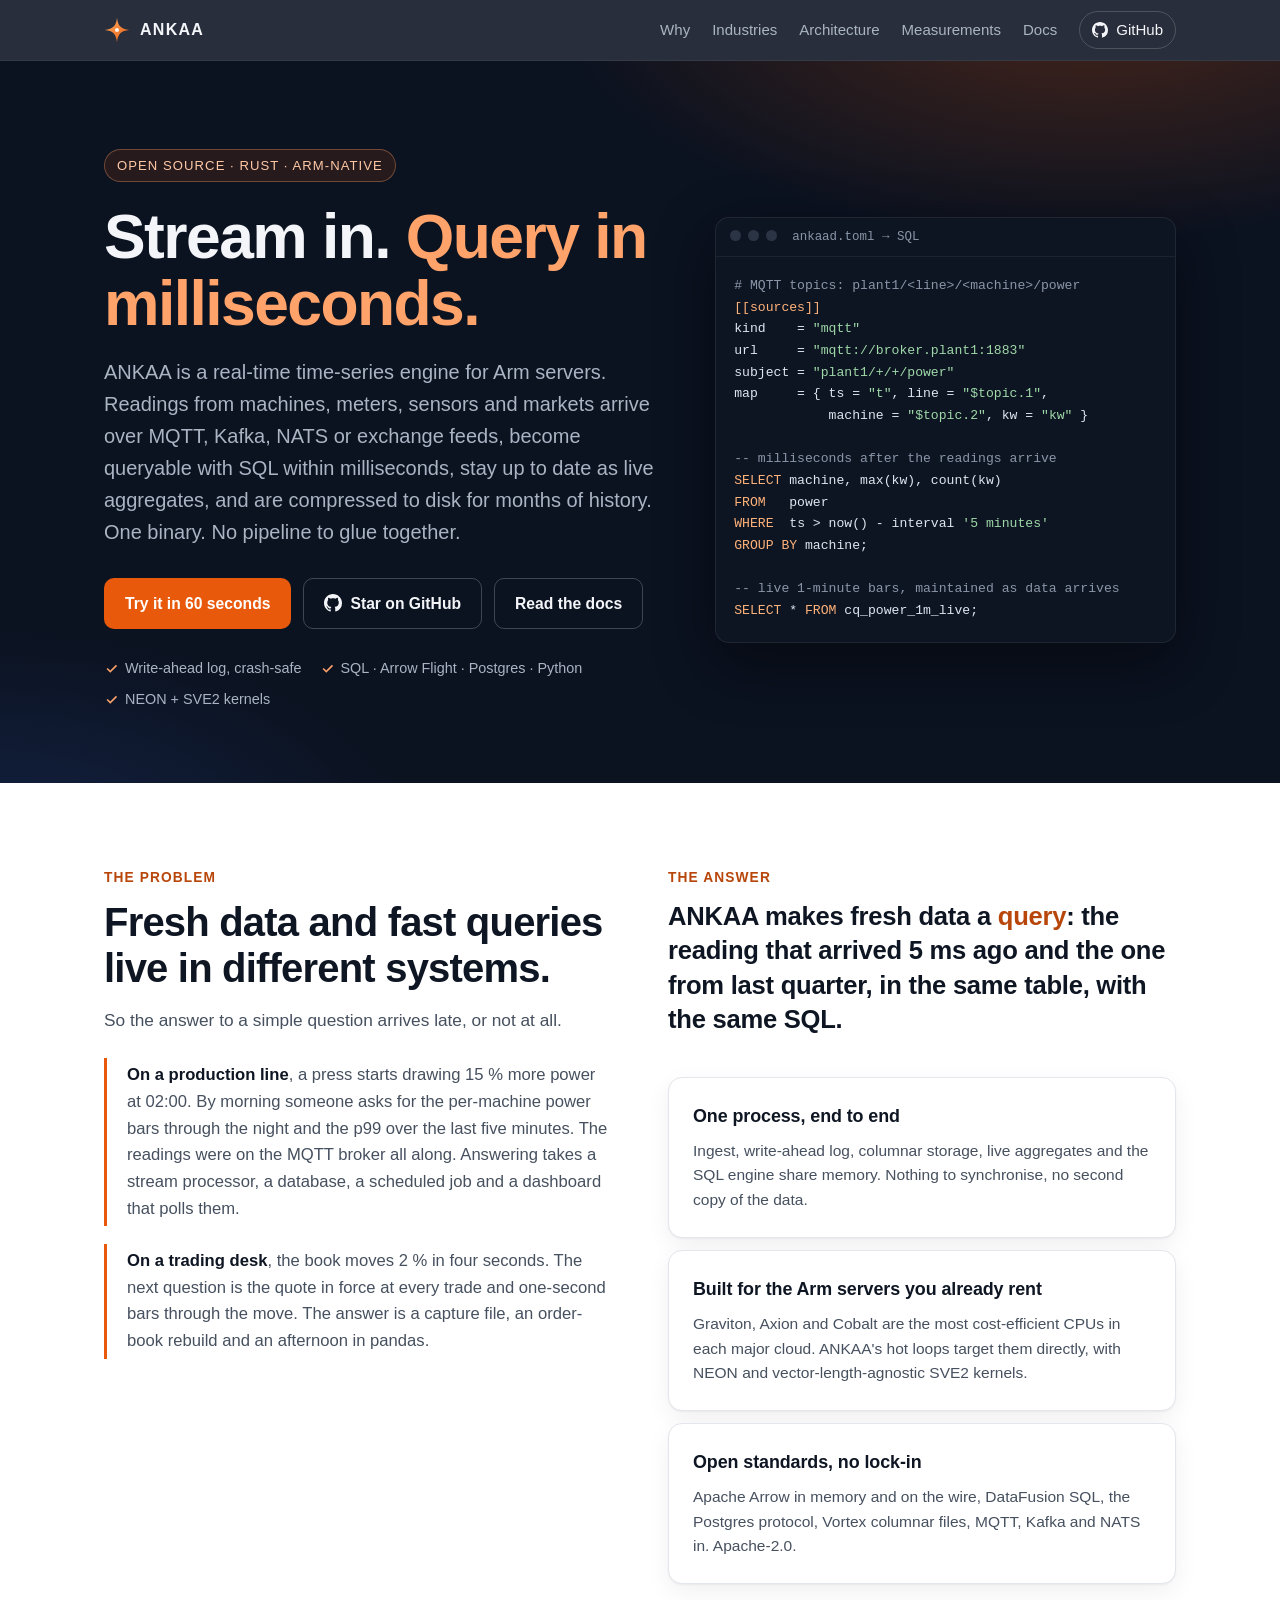
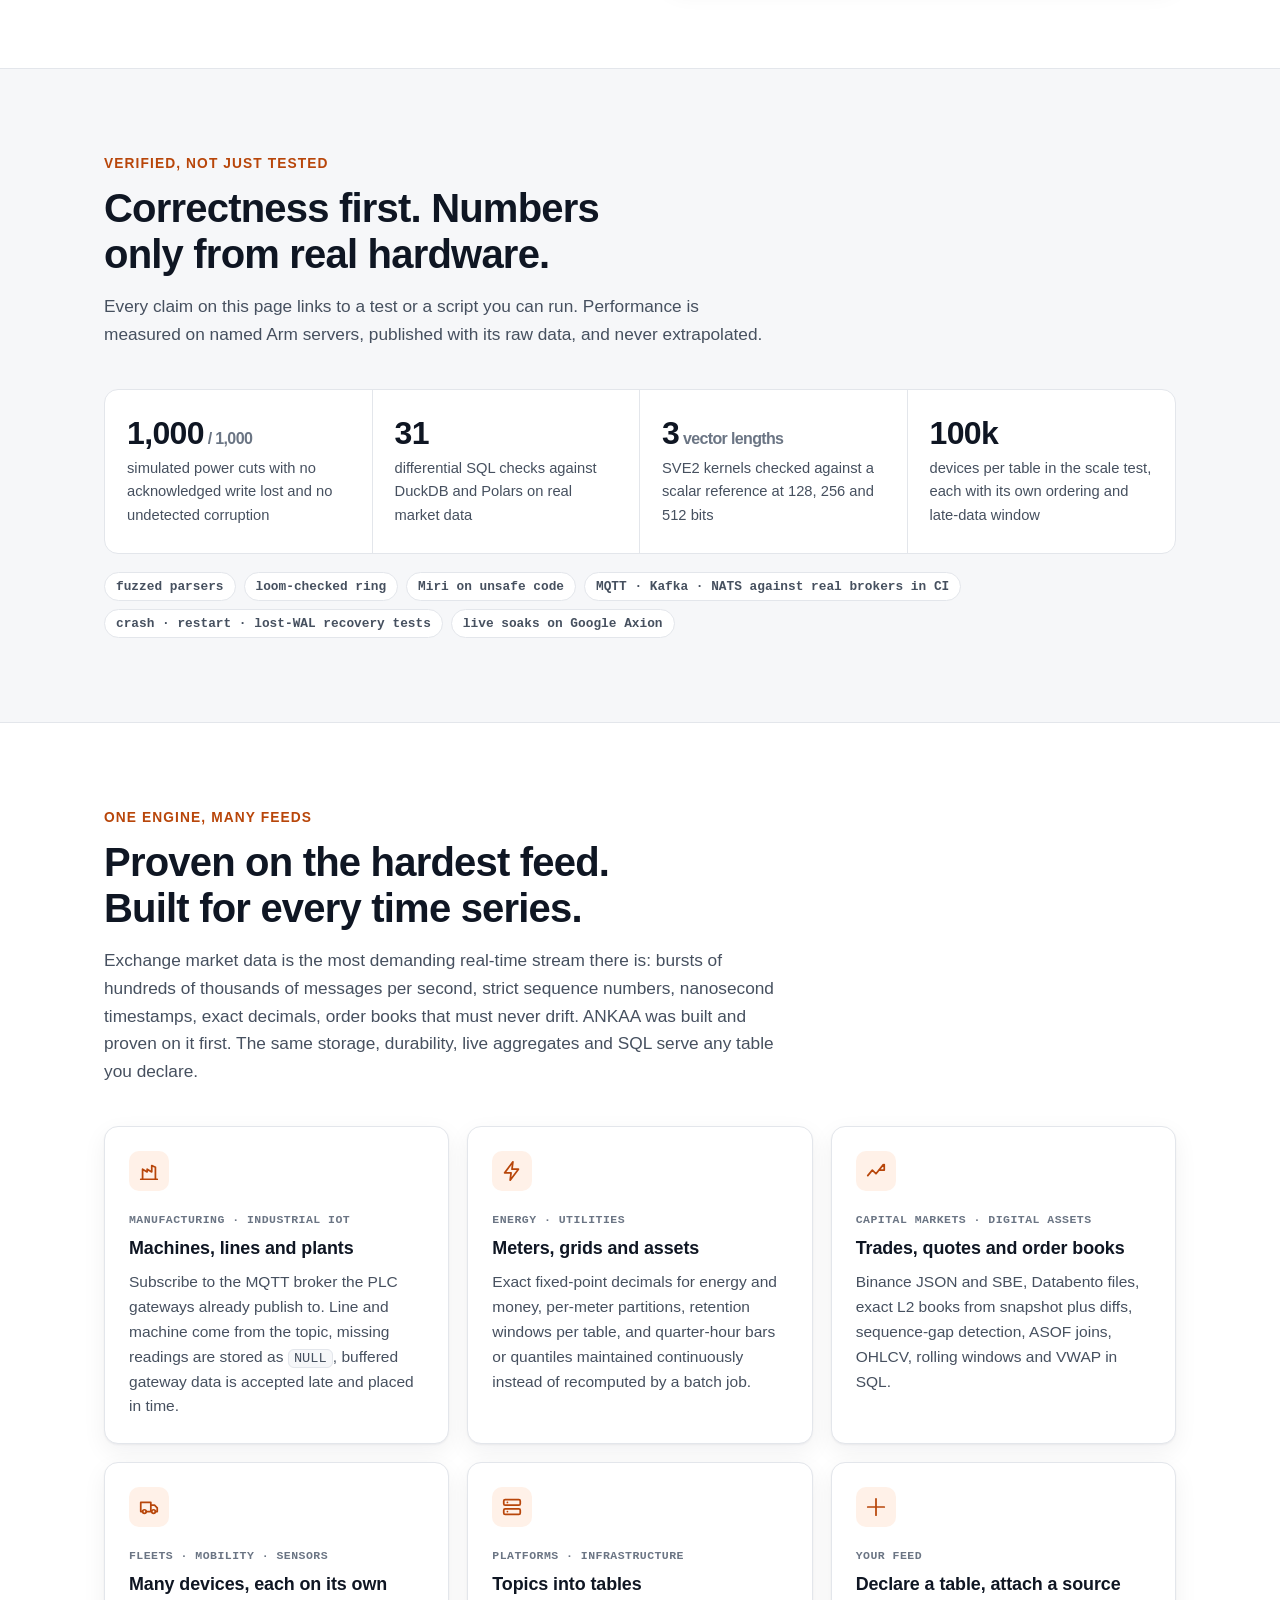
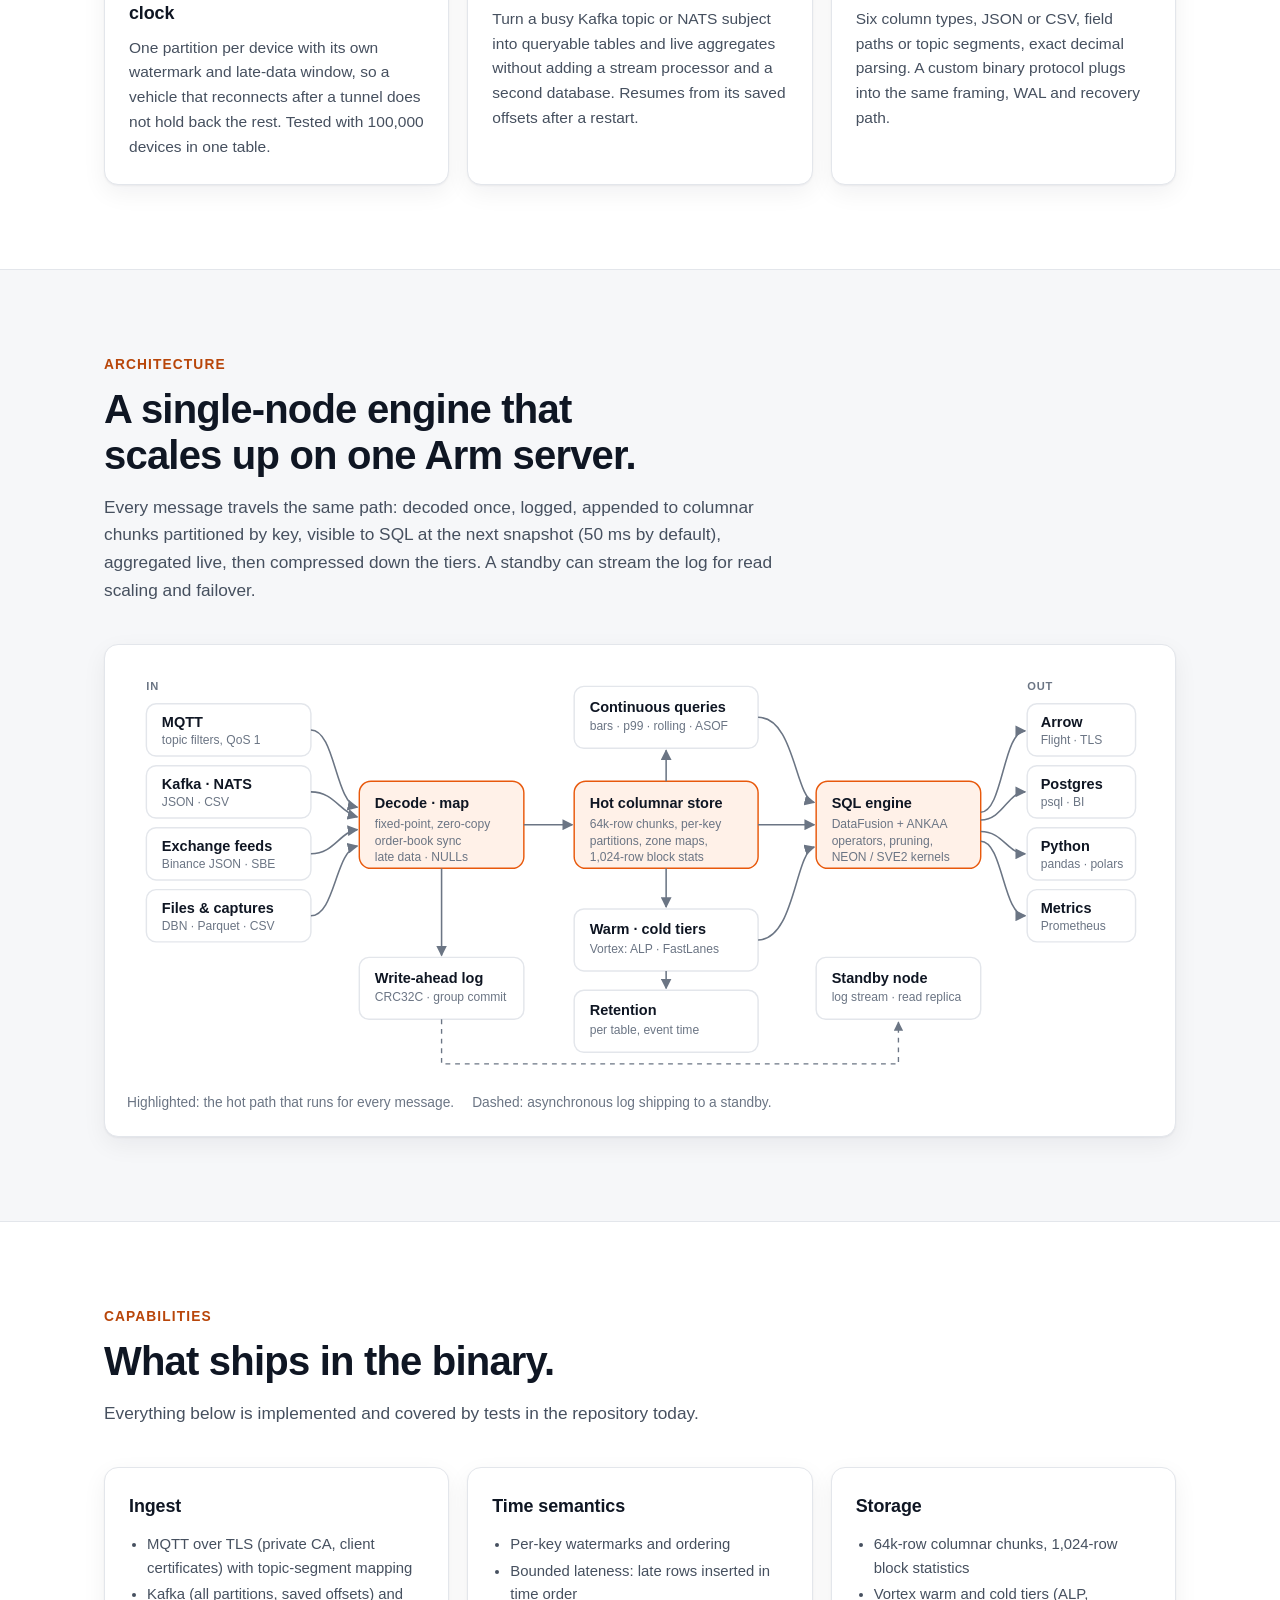
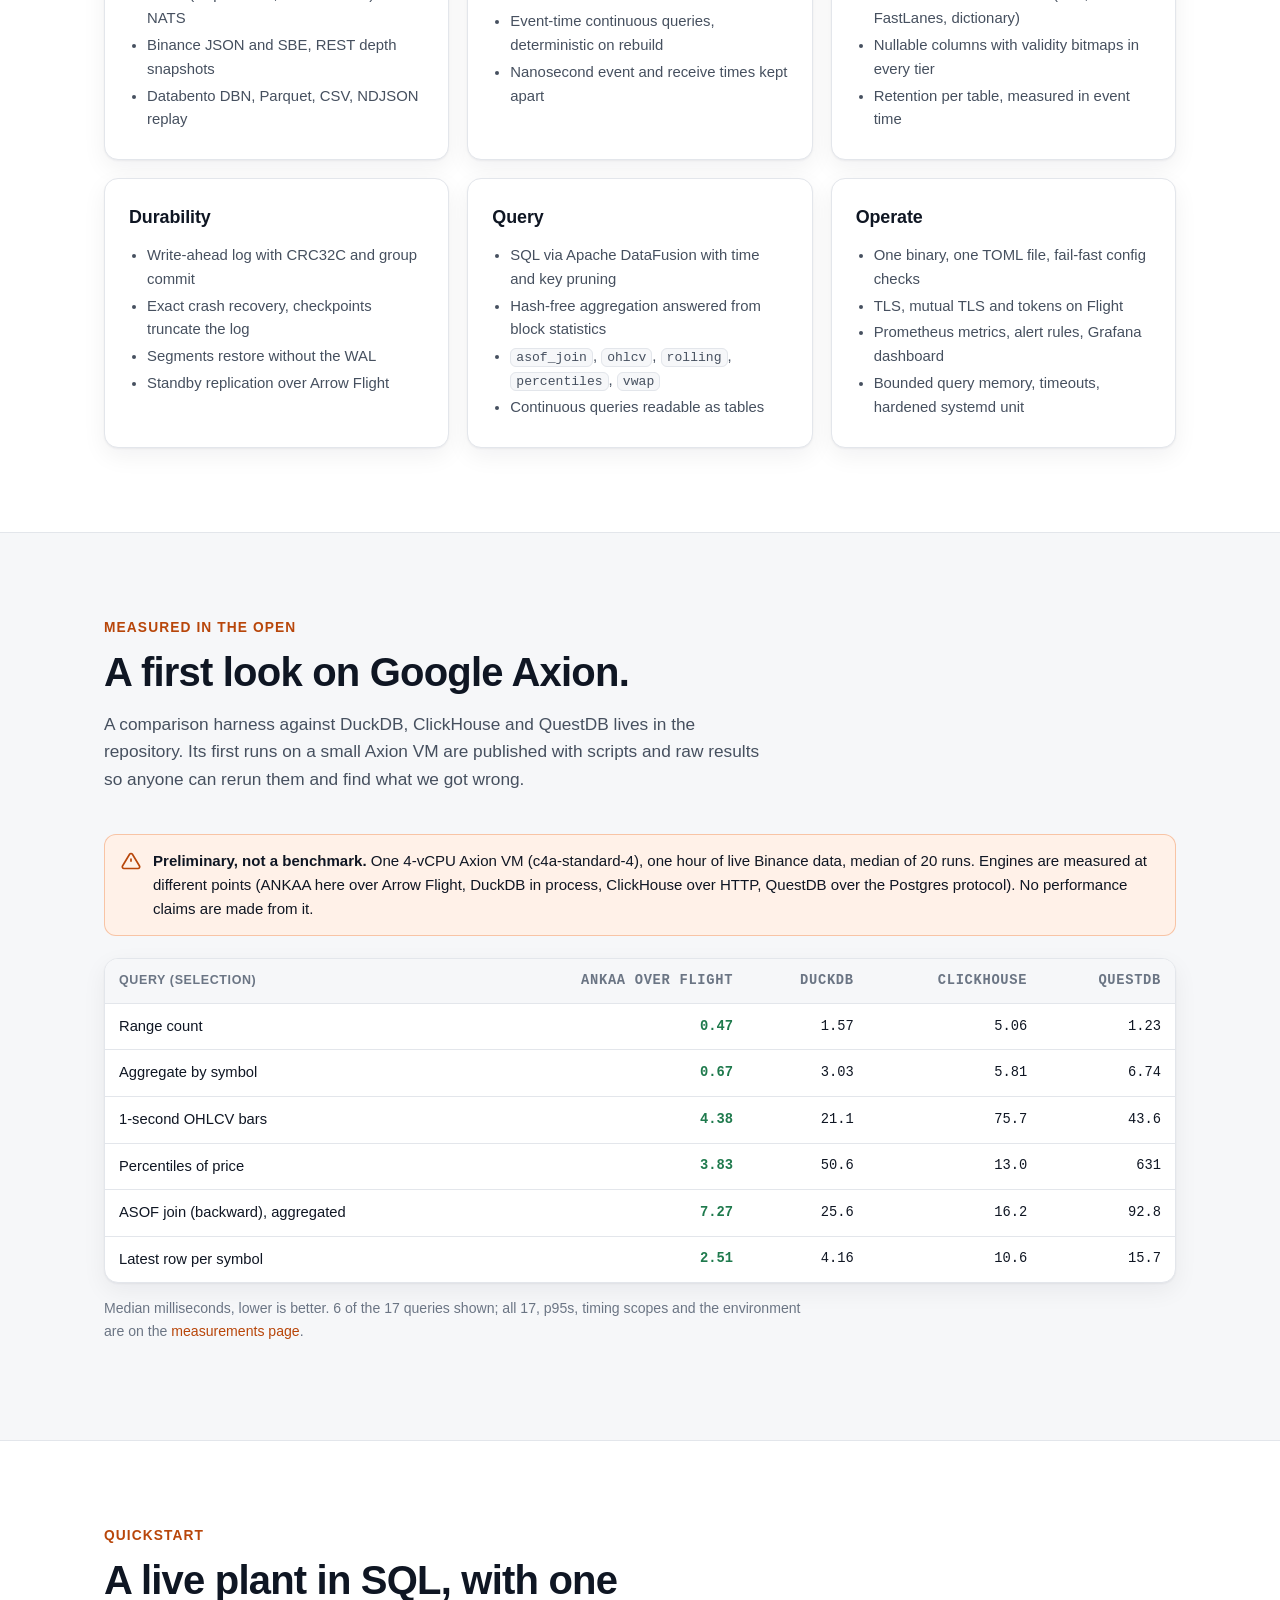
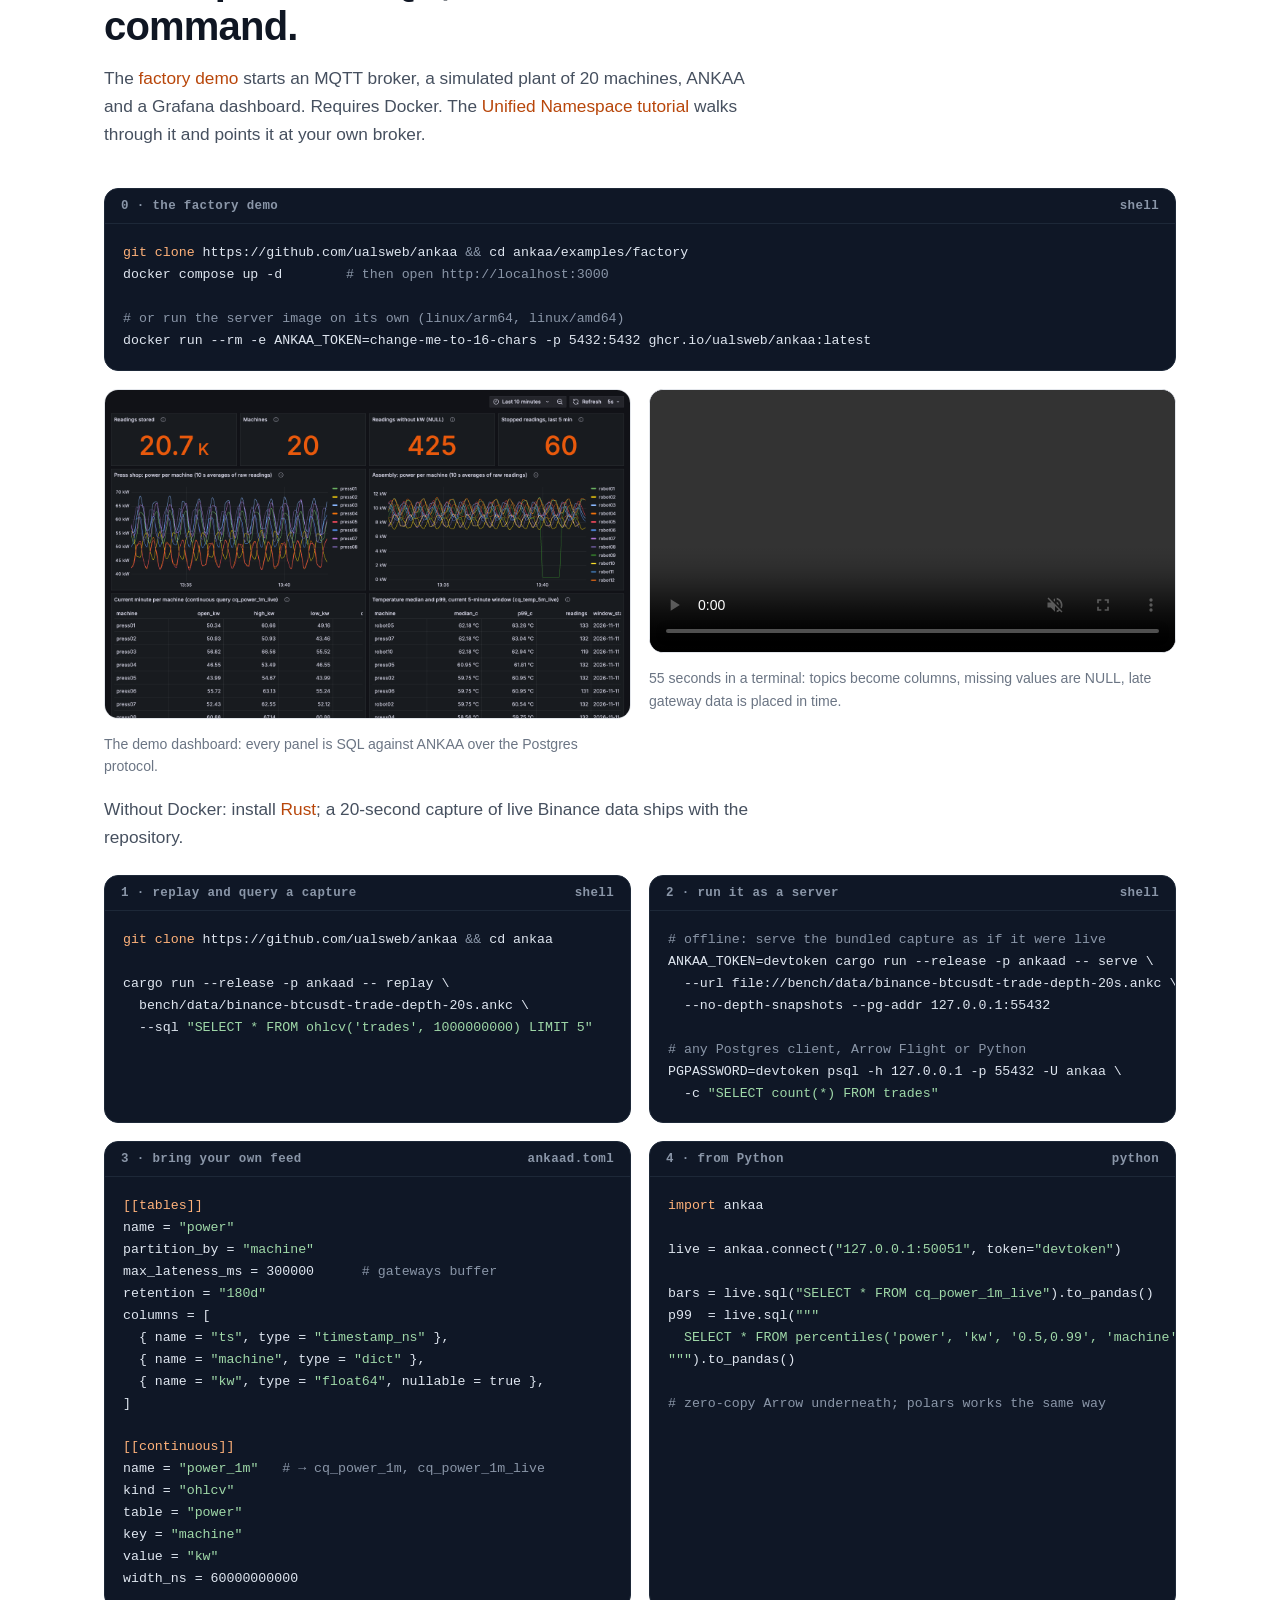
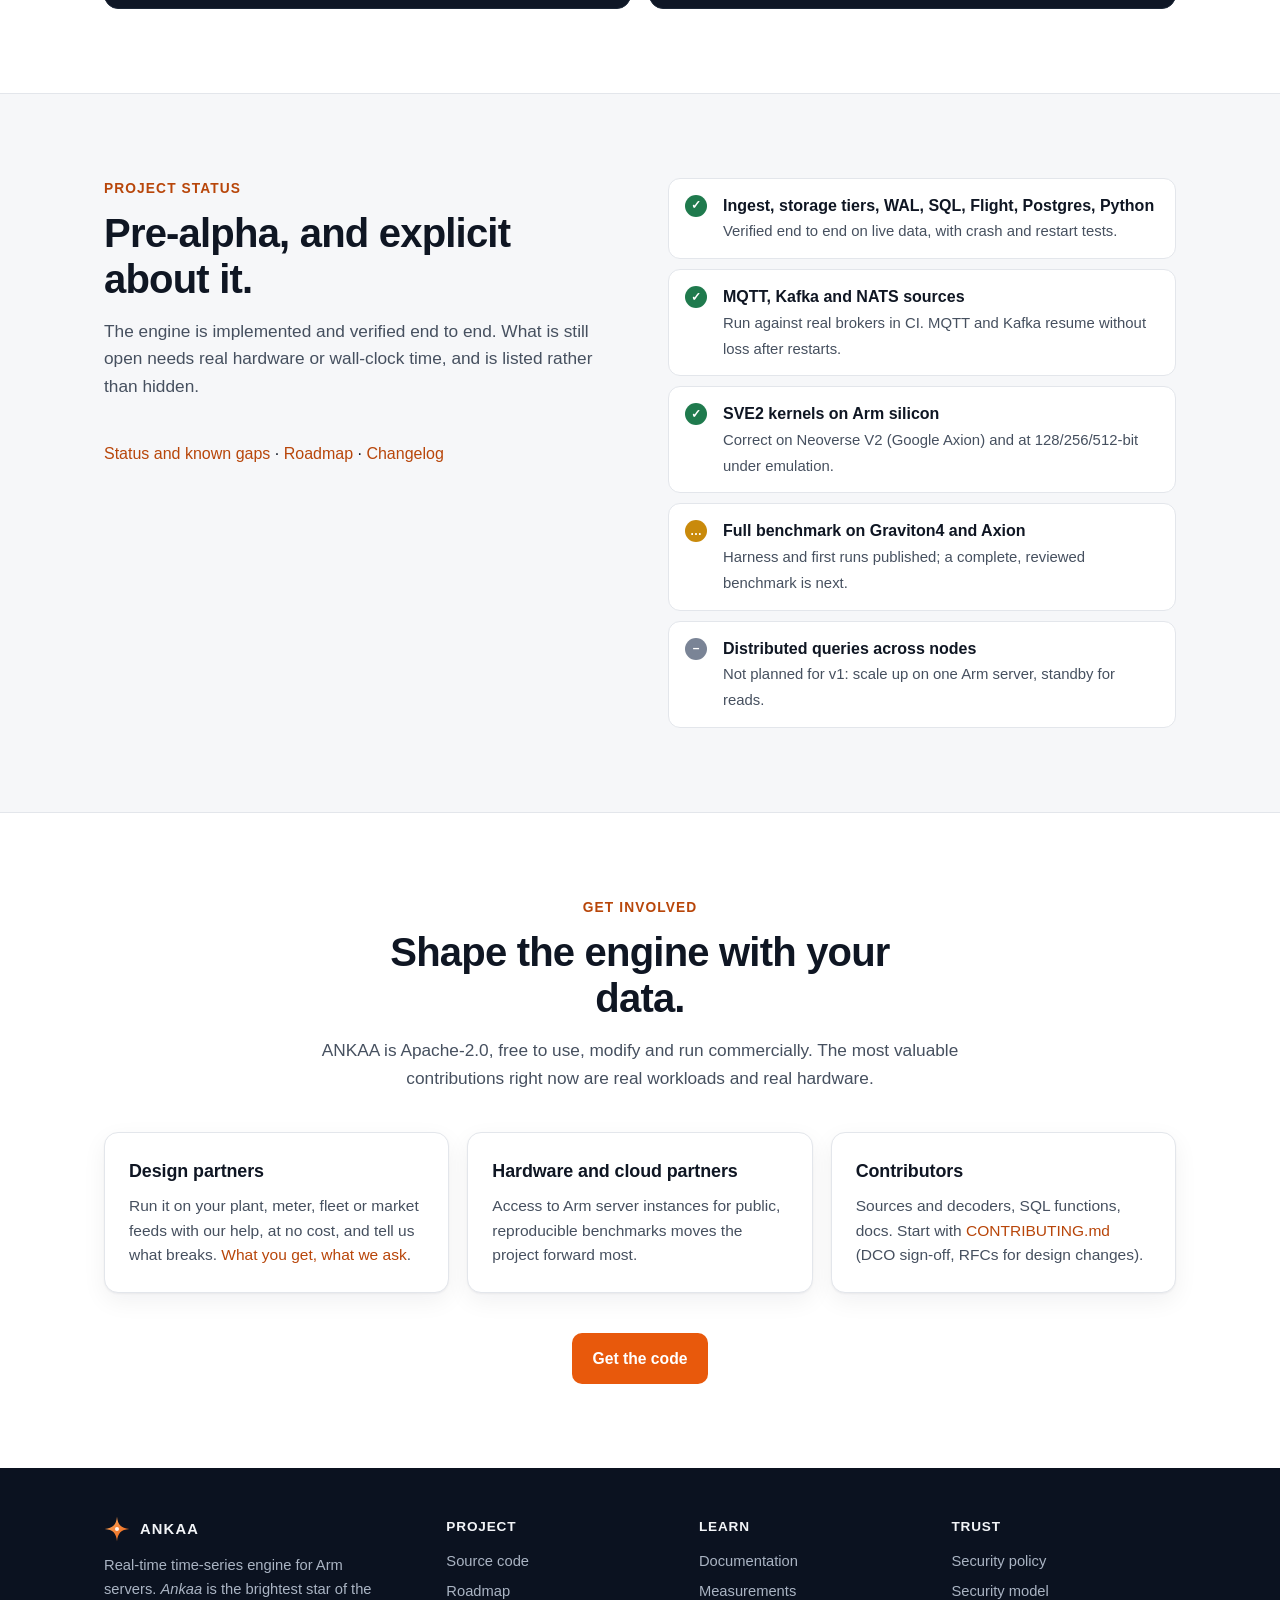
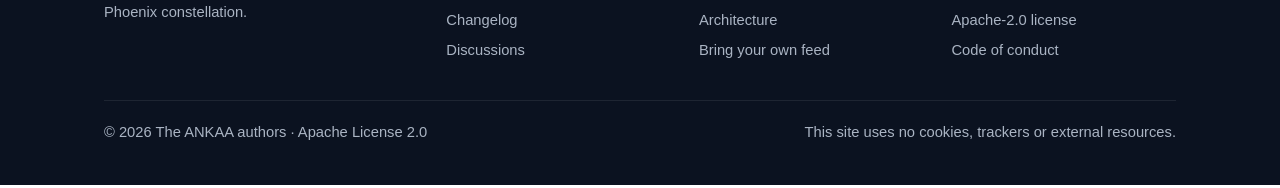
==== site/index.html @ 2e8aee76 "feat(mqtt): TLS sources (mqtts://), private CA, client certificates - mqtts:// connects with TLS 1.3" ====
<!doctype html>
<html lang="en">
<head>
<meta charset="utf-8">
<meta name="viewport" content="width=device-width, initial-scale=1">
<title>ANKAA · Real-time time-series engine for Arm servers</title>
<meta name="description" content="ANKAA is an open-source, Arm-native real-time time-series engine in Rust. Stream telemetry, machine data and market feeds in from MQTT, Kafka and NATS; query them with SQL milliseconds later; keep live aggregates and compressed history in one binary.">
<meta name="theme-color" content="#0b1220">
<link rel="icon" href="favicon.svg" type="image/svg+xml">
<link rel="stylesheet" href="assets/style.css">
<meta property="og:type" content="website">
<meta property="og:title" content="ANKAA · Real-time time-series engine for Arm servers">
<meta property="og:description" content="Stream in, query in milliseconds. Ingest, durable storage, live aggregates and SQL in one Rust binary, built for Arm cloud CPUs. Apache-2.0.">
<meta property="og:image" content="https://ualsweb.github.io/ankaa/assets/og.png">
<meta property="og:url" content="https://ualsweb.github.io/ankaa/">
<meta name="twitter:card" content="summary_large_image">
</head>
<body>
<a class="skip" href="#main">Skip to content</a>

<header class="top">
  <div class="wrap">
    <a class="brand" href="./"><img src="assets/logo.svg" alt="" width="26" height="26">ANKAA</a>
    <nav class="nav" aria-label="Main">
      <a class="hide-s" href="#why">Why</a>
      <a class="hide-s" href="#industries">Industries</a>
      <a class="hide-s" href="#architecture">Architecture</a>
      <a href="benchmarks.html">Measurements</a>
      <a href="docs.html">Docs</a>
      <a class="gh" href="https://github.com/ualsweb/ankaa"><svg viewBox="0 0 16 16" aria-hidden="true"><path d="M8 0C3.58 0 0 3.58 0 8c0 3.54 2.29 6.53 5.47 7.59.4.07.55-.17.55-.38 0-.19-.01-.82-.01-1.49-2.01.37-2.53-.49-2.69-.94-.09-.23-.48-.94-.82-1.13-.28-.15-.68-.52-.01-.53.63-.01 1.08.58 1.23.82.72 1.21 1.87.87 2.33.66.07-.52.28-.87.51-1.07-1.78-.2-3.64-.89-3.64-3.95 0-.87.31-1.59.82-2.15-.08-.2-.36-1.02.08-2.12 0 0 .67-.21 2.2.82.64-.18 1.32-.27 2-.27.68 0 1.36.09 2 .27 1.53-1.04 2.2-.82 2.2-.82.44 1.1.16 1.92.08 2.12.51.56.82 1.27.82 2.15 0 3.07-1.87 3.75-3.65 3.95.29.25.54.73.54 1.48 0 1.07-.01 1.93-.01 2.2 0 .21.15.46.55.38A8.013 8.013 0 0016 8c0-4.42-3.58-8-8-8z"/></svg>GitHub</a>
    </nav>
  </div>
</header>

<main id="main">
<!-- ============================== HERO ============================== -->
<section class="hero">
  <div class="wrap hero-grid">
    <div>
      <span class="eyebrow">Open source · Rust · Arm-native</span>
      <h1>Stream in. <em>Query in milliseconds.</em></h1>
      <p class="lede">ANKAA is a real-time time-series engine for Arm servers. Readings from machines, meters, sensors and markets arrive over MQTT, Kafka, NATS or exchange feeds, become queryable with SQL within milliseconds, stay up to date as live aggregates, and are compressed to disk for months of history. One binary. No pipeline to glue together.</p>
      <div class="cta">
        <a class="btn primary" href="#quickstart">Try it in 60 seconds</a>
        <a class="btn ghost" href="https://github.com/ualsweb/ankaa"><svg viewBox="0 0 16 16" aria-hidden="true"><path d="M8 0C3.58 0 0 3.58 0 8c0 3.54 2.29 6.53 5.47 7.59.4.07.55-.17.55-.38 0-.19-.01-.82-.01-1.49-2.01.37-2.53-.49-2.69-.94-.09-.23-.48-.94-.82-1.13-.28-.15-.68-.52-.01-.53.63-.01 1.08.58 1.23.82.72 1.21 1.87.87 2.33.66.07-.52.28-.87.51-1.07-1.78-.2-3.64-.89-3.64-3.95 0-.87.31-1.59.82-2.15-.08-.2-.36-1.02.08-2.12 0 0 .67-.21 2.2.82.64-.18 1.32-.27 2-.27.68 0 1.36.09 2 .27 1.53-1.04 2.2-.82 2.2-.82.44 1.1.16 1.92.08 2.12.51.56.82 1.27.82 2.15 0 3.07-1.87 3.75-3.65 3.95.29.25.54.73.54 1.48 0 1.07-.01 1.93-.01 2.2 0 .21.15.46.55.38A8.013 8.013 0 0016 8c0-4.42-3.58-8-8-8z"/></svg>Star on GitHub</a>
        <a class="btn ghost" href="docs.html">Read the docs</a>
      </div>
      <div class="hero-meta">
        <span><svg viewBox="0 0 24 24"><path d="M5 12l5 5L20 7"/></svg>Write-ahead log, crash-safe</span>
        <span><svg viewBox="0 0 24 24"><path d="M5 12l5 5L20 7"/></svg>SQL · Arrow Flight · Postgres · Python</span>
        <span><svg viewBox="0 0 24 24"><path d="M5 12l5 5L20 7"/></svg>NEON + SVE2 kernels</span>
      </div>
    </div>
    <div class="term" aria-label="Example session">
      <div class="bar"><i></i><i></i><i></i><b>ankaad.toml → SQL</b></div>
<pre><span class="c-dim"># MQTT topics: plant1/&lt;line&gt;/&lt;machine&gt;/power</span>
<span class="c-key">[[sources]]</span>
kind    = <span class="c-str">"mqtt"</span>
url     = <span class="c-str">"mqtt://broker.plant1:1883"</span>
subject = <span class="c-str">"plant1/+/+/power"</span>
map     = { ts = <span class="c-str">"t"</span>, line = <span class="c-str">"$topic.1"</span>,
            machine = <span class="c-str">"$topic.2"</span>, kw = <span class="c-str">"kw"</span> }

<span class="c-dim">-- milliseconds after the readings arrive</span>
<span class="c-key">SELECT</span> machine, max(kw), count(kw)
<span class="c-key">FROM</span>   power
<span class="c-key">WHERE</span>  ts &gt; now() - interval <span class="c-str">'5 minutes'</span>
<span class="c-key">GROUP BY</span> machine;

<span class="c-dim">-- live 1-minute bars, maintained as data arrives</span>
<span class="c-key">SELECT</span> * <span class="c-key">FROM</span> cq_power_1m_live;</pre>
    </div>
  </div>
</section>

<!-- ============================== PROBLEM ============================== -->
<section id="why">
  <div class="wrap story">
    <div>
      <p class="kicker">The problem</p>
      <h2>Fresh data and fast queries live in different systems.</h2>
      <p class="sub" style="margin-bottom:24px">So the answer to a simple question arrives late, or not at all.</p>
      <p class="quote"><b>On a production line</b>, a press starts drawing 15 % more power at 02:00. By morning someone asks for the per-machine power bars through the night and the p99 over the last five minutes. The readings were on the MQTT broker all along. Answering takes a stream processor, a database, a scheduled job and a dashboard that polls them.</p>
      <p class="quote"><b>On a trading desk</b>, the book moves 2 % in four seconds. The next question is the quote in force at every trade and one-second bars through the move. The answer is a capture file, an order-book rebuild and an afternoon in pandas.</p>
    </div>
    <div>
      <p class="kicker">The answer</p>
      <p class="big-statement">ANKAA makes fresh data a <span>query</span>: the reading that arrived 5 ms ago and the one from last quarter, in the same table, with the same SQL.</p>
      <div class="grid mt-l" style="gap:12px">
        <div class="card"><h3>One process, end to end</h3><p>Ingest, write-ahead log, columnar storage, live aggregates and the SQL engine share memory. Nothing to synchronise, no second copy of the data.</p></div>
        <div class="card"><h3>Built for the Arm servers you already rent</h3><p>Graviton, Axion and Cobalt are the most cost-efficient CPUs in each major cloud. ANKAA's hot loops target them directly, with NEON and vector-length-agnostic SVE2 kernels.</p></div>
        <div class="card"><h3>Open standards, no lock-in</h3><p>Apache Arrow in memory and on the wire, DataFusion SQL, the Postgres protocol, Vortex columnar files, MQTT, Kafka and NATS in. Apache-2.0.</p></div>
      </div>
    </div>
  </div>
</section>

<!-- ============================== PROOF ============================== -->
<section class="soft" aria-label="Verification">
  <div class="wrap">
    <p class="kicker">Verified, not just tested</p>
    <h2>Correctness first. Numbers only from real hardware.</h2>
    <p class="sub">Every claim on this page links to a test or a script you can run. Performance is measured on named Arm servers, published with its raw data, and never extrapolated.</p>
    <div class="stats">
      <div class="stat"><div class="n">1,000<small> / 1,000</small></div><div class="l">simulated power cuts with no acknowledged write lost and no undetected corruption</div></div>
      <div class="stat"><div class="n">31</div><div class="l">differential SQL checks against DuckDB and Polars on real market data</div></div>
      <div class="stat"><div class="n">3<small> vector lengths</small></div><div class="l">SVE2 kernels checked against a scalar reference at 128, 256 and 512 bits</div></div>
      <div class="stat"><div class="n">100k</div><div class="l">devices per table in the scale test, each with its own ordering and late-data window</div></div>
    </div>
    <div class="pill-row">
      <span class="pill">fuzzed parsers</span><span class="pill">loom-checked ring</span><span class="pill">Miri on unsafe code</span>
      <span class="pill">MQTT · Kafka · NATS against real brokers in CI</span><span class="pill">crash · restart · lost-WAL recovery tests</span>
      <span class="pill">live soaks on Google Axion</span>
    </div>
  </div>
</section>

<!-- ============================== INDUSTRIES ============================== -->
<section id="industries">
  <div class="wrap">
    <p class="kicker">One engine, many feeds</p>
    <h2>Proven on the hardest feed. Built for every time series.</h2>
    <p class="sub">Exchange market data is the most demanding real-time stream there is: bursts of hundreds of thousands of messages per second, strict sequence numbers, nanosecond timestamps, exact decimals, order books that must never drift. ANKAA was built and proven on it first. The same storage, durability, live aggregates and SQL serve any table you declare.</p>
    <div class="grid g3">
      <div class="card">
        <div class="ico"><svg viewBox="0 0 24 24"><path d="M3 21h18M5 21V10l5 3V10l5 3V6l4 2v13"/></svg></div>
        <span class="tag">Manufacturing · Industrial IoT</span>
        <h3>Machines, lines and plants</h3>
        <p>Subscribe to the MQTT broker the PLC gateways already publish to. Line and machine come from the topic, missing readings are stored as <code>NULL</code>, buffered gateway data is accepted late and placed in time.</p>
      </div>
      <div class="card">
        <div class="ico"><svg viewBox="0 0 24 24"><path d="M13 2L4 14h7l-1 8 9-12h-7z"/></svg></div>
        <span class="tag">Energy · Utilities</span>
        <h3>Meters, grids and assets</h3>
        <p>Exact fixed-point decimals for energy and money, per-meter partitions, retention windows per table, and quarter-hour bars or quantiles maintained continuously instead of recomputed by a batch job.</p>
      </div>
      <div class="card">
        <div class="ico"><svg viewBox="0 0 24 24"><path d="M3 17l5-6 4 4 8-10M21 5v6h-6"/></svg></div>
        <span class="tag">Capital markets · Digital assets</span>
        <h3>Trades, quotes and order books</h3>
        <p>Binance JSON and SBE, Databento files, exact L2 books from snapshot plus diffs, sequence-gap detection, ASOF joins, OHLCV, rolling windows and VWAP in SQL.</p>
      </div>
      <div class="card">
        <div class="ico"><svg viewBox="0 0 24 24"><circle cx="7" cy="17" r="2"/><circle cx="17" cy="17" r="2"/><path d="M5 17H3V7h11v10H9M14 10h4l3 3v4h-2"/></svg></div>
        <span class="tag">Fleets · Mobility · Sensors</span>
        <h3>Many devices, each on its own clock</h3>
        <p>One partition per device with its own watermark and late-data window, so a vehicle that reconnects after a tunnel does not hold back the rest. Tested with 100,000 devices in one table.</p>
      </div>
      <div class="card">
        <div class="ico"><svg viewBox="0 0 24 24"><rect x="3" y="4" width="18" height="6" rx="1.5"/><rect x="3" y="14" width="18" height="6" rx="1.5"/><path d="M7 7h.01M7 17h.01"/></svg></div>
        <span class="tag">Platforms · Infrastructure</span>
        <h3>Topics into tables</h3>
        <p>Turn a busy Kafka topic or NATS subject into queryable tables and live aggregates without adding a stream processor and a second database. Resumes from its saved offsets after a restart.</p>
      </div>
      <div class="card">
        <div class="ico"><svg viewBox="0 0 24 24"><path d="M12 3v18M3 12h18"/></svg></div>
        <span class="tag">Your feed</span>
        <h3>Declare a table, attach a source</h3>
        <p>Six column types, JSON or CSV, field paths or topic segments, exact decimal parsing. A custom binary protocol plugs into the same framing, WAL and recovery path.</p>
      </div>
    </div>
  </div>
</section>

<!-- ============================== ARCHITECTURE ============================== -->
<section id="architecture" class="soft">
  <div class="wrap">
    <p class="kicker">Architecture</p>
    <h2>A single-node engine that scales up on one Arm server.</h2>
    <p class="sub">Every message travels the same path: decoded once, logged, appended to columnar chunks partitioned by key, visible to SQL at the next snapshot (50 ms by default), aggregated live, then compressed down the tiers. A standby can stream the log for read scaling and failover.</p>
    <div class="arch">
      <svg viewBox="0 0 1060 424" role="img" aria-labelledby="arch-t arch-d">
        <title id="arch-t">ANKAA data flow</title>
        <desc id="arch-d">Sources feed a decoder and mapper, which writes to the write-ahead log and to the hot columnar store. The hot store feeds continuous queries and the warm and cold tiers. The SQL engine reads all three and serves Arrow Flight, Postgres wire, Python and Prometheus.</desc>
        <defs>
          <marker id="ah" viewBox="0 0 10 10" refX="9" refY="5" markerWidth="7" markerHeight="7" orient="auto-start-reverse"><path d="M0 0L10 5L0 10z" fill="var(--ink-faint)"/></marker>
        </defs>
        <style>
          .bx { fill: var(--bg-card); stroke: var(--line); stroke-width: 1.5; }
          .hl { fill: var(--accent-soft); stroke: var(--accent); stroke-width: 1.5; }
          .t1 { fill: var(--ink); font-size: 15px; font-weight: 650; }
          .t2 { fill: var(--ink-faint); font-size: 12.5px; }
          .ln { stroke: var(--ink-faint); stroke-width: 1.6; fill: none; marker-end: url(#ah); }
          .dl { stroke: var(--ink-faint); stroke-width: 1.4; fill: none; stroke-dasharray: 5 5; marker-end: url(#ah); }
          .grp { fill: none; stroke: var(--line); stroke-width: 1.2; stroke-dasharray: 3 4; }
          .gl { fill: var(--ink-faint); font-size: 11.5px; letter-spacing: .08em; text-transform: uppercase; font-weight: 600; }
        </style>
        <!-- sources -->
        <text class="gl" x="20" y="24">IN</text>
        <rect class="bx" x="20" y="38" width="170" height="54" rx="10"/><text class="t1" x="36" y="62">MQTT</text><text class="t2" x="36" y="80">topic filters, QoS 1</text>
        <rect class="bx" x="20" y="102" width="170" height="54" rx="10"/><text class="t1" x="36" y="126">Kafka · NATS</text><text class="t2" x="36" y="144">JSON · CSV</text>
        <rect class="bx" x="20" y="166" width="170" height="54" rx="10"/><text class="t1" x="36" y="190">Exchange feeds</text><text class="t2" x="36" y="208">Binance JSON · SBE</text>
        <rect class="bx" x="20" y="230" width="170" height="54" rx="10"/><text class="t1" x="36" y="254">Files &amp; captures</text><text class="t2" x="36" y="272">DBN · Parquet · CSV</text>
        <!-- decode -->
        <rect class="hl" x="240" y="118" width="170" height="90" rx="12"/>
        <text class="t1" x="256" y="146">Decode · map</text><text class="t2" x="256" y="166">fixed-point, zero-copy</text><text class="t2" x="256" y="184">order-book sync</text><text class="t2" x="256" y="200">late data · NULLs</text>
        <path class="ln" d="M190 65 C215 65 215 140 238 145"/><path class="ln" d="M190 129 C214 129 220 150 238 155"/>
        <path class="ln" d="M190 193 C214 193 220 170 238 168"/><path class="ln" d="M190 257 C215 257 215 190 238 185"/>
        <!-- wal -->
        <rect class="bx" x="240" y="300" width="170" height="64" rx="10"/><text class="t1" x="256" y="326">Write-ahead log</text><text class="t2" x="256" y="345">CRC32C · group commit</text>
        <path class="ln" d="M325 208 L325 298"/>
        <!-- hot -->
        <rect class="hl" x="462" y="118" width="190" height="90" rx="12"/>
        <text class="t1" x="478" y="146">Hot columnar store</text><text class="t2" x="478" y="166">64k-row chunks, per-key</text><text class="t2" x="478" y="184">partitions, zone maps,</text><text class="t2" x="478" y="200">1,024-row block stats</text>
        <path class="ln" d="M410 163 L460 163"/>
        <!-- cq -->
        <rect class="bx" x="462" y="20" width="190" height="64" rx="10"/><text class="t1" x="478" y="46">Continuous queries</text><text class="t2" x="478" y="65">bars · p99 · rolling · ASOF</text>
        <path class="ln" d="M557 118 L557 86"/>
        <!-- tiers -->
        <rect class="bx" x="462" y="250" width="190" height="64" rx="10"/><text class="t1" x="478" y="276">Warm · cold tiers</text><text class="t2" x="478" y="295">Vortex: ALP · FastLanes</text>
        <rect class="bx" x="462" y="334" width="190" height="64" rx="10"/><text class="t1" x="478" y="360">Retention</text><text class="t2" x="478" y="379">per table, event time</text>
        <path class="ln" d="M557 208 L557 248"/><path class="ln" d="M557 314 L557 332"/>
        <!-- sql -->
        <rect class="hl" x="712" y="118" width="170" height="90" rx="12"/>
        <text class="t1" x="728" y="146">SQL engine</text><text class="t2" x="728" y="166">DataFusion + ANKAA</text><text class="t2" x="728" y="184">operators, pruning,</text><text class="t2" x="728" y="200">NEON / SVE2 kernels</text>
        <path class="ln" d="M652 163 L710 163"/><path class="ln" d="M652 52 C690 52 690 135 710 140"/><path class="ln" d="M652 282 C690 282 690 192 710 186"/>
        <!-- outputs -->
        <text class="gl" x="930" y="24">OUT</text>
        <rect class="bx" x="930" y="38" width="112" height="54" rx="10"/><text class="t1" x="944" y="62">Arrow</text><text class="t2" x="944" y="80">Flight · TLS</text>
        <rect class="bx" x="930" y="102" width="112" height="54" rx="10"/><text class="t1" x="944" y="126">Postgres</text><text class="t2" x="944" y="144">psql · BI</text>
        <rect class="bx" x="930" y="166" width="112" height="54" rx="10"/><text class="t1" x="944" y="190">Python</text><text class="t2" x="944" y="208">pandas · polars</text>
        <rect class="bx" x="930" y="230" width="112" height="54" rx="10"/><text class="t1" x="944" y="254">Metrics</text><text class="t2" x="944" y="272">Prometheus</text>
        <path class="ln" d="M882 150 C905 150 905 66 928 66"/><path class="ln" d="M882 158 C905 158 910 129 928 129"/>
        <path class="ln" d="M882 170 C905 170 910 193 928 193"/><path class="ln" d="M882 180 C905 180 905 257 928 257"/>
        <!-- standby -->
        <rect class="bx" x="712" y="300" width="170" height="64" rx="10"/><text class="t1" x="728" y="326">Standby node</text><text class="t2" x="728" y="345">log stream · read replica</text>
        <path class="dl" d="M325 364 L325 410 L797 410 L797 367"/>
      </svg>
      <div class="legend"><span>Highlighted: the hot path that runs for every message.</span><span>Dashed: asynchronous log shipping to a standby.</span></div>
    </div>
  </div>
</section>

<!-- ============================== CAPABILITIES ============================== -->
<section id="capabilities">
  <div class="wrap">
    <p class="kicker">Capabilities</p>
    <h2>What ships in the binary.</h2>
    <p class="sub">Everything below is implemented and covered by tests in the repository today.</p>
    <div class="grid g3">
      <div class="card"><h3>Ingest</h3><ul><li>MQTT over TLS (private CA, client certificates) with topic-segment mapping</li><li>Kafka (all partitions, saved offsets) and NATS</li><li>Binance JSON and SBE, REST depth snapshots</li><li>Databento DBN, Parquet, CSV, NDJSON replay</li></ul></div>
      <div class="card"><h3>Time semantics</h3><ul><li>Per-key watermarks and ordering</li><li>Bounded lateness: late rows inserted in time order</li><li>Event-time continuous queries, deterministic on rebuild</li><li>Nanosecond event and receive times kept apart</li></ul></div>
      <div class="card"><h3>Storage</h3><ul><li>64k-row columnar chunks, 1,024-row block statistics</li><li>Vortex warm and cold tiers (ALP, FastLanes, dictionary)</li><li>Nullable columns with validity bitmaps in every tier</li><li>Retention per table, measured in event time</li></ul></div>
      <div class="card"><h3>Durability</h3><ul><li>Write-ahead log with CRC32C and group commit</li><li>Exact crash recovery, checkpoints truncate the log</li><li>Segments restore without the WAL</li><li>Standby replication over Arrow Flight</li></ul></div>
      <div class="card"><h3>Query</h3><ul><li>SQL via Apache DataFusion with time and key pruning</li><li>Hash-free aggregation answered from block statistics</li><li><code>asof_join</code>, <code>ohlcv</code>, <code>rolling</code>, <code>percentiles</code>, <code>vwap</code></li><li>Continuous queries readable as tables</li></ul></div>
      <div class="card"><h3>Operate</h3><ul><li>One binary, one TOML file, fail-fast config checks</li><li>TLS, mutual TLS and tokens on Flight</li><li>Prometheus metrics, alert rules, Grafana dashboard</li><li>Bounded query memory, timeouts, hardened systemd unit</li></ul></div>
    </div>
  </div>
</section>

<!-- ============================== MEASURED ============================== -->
<section class="soft" id="measured">
  <div class="wrap">
    <p class="kicker">Measured in the open</p>
    <h2>A first look on Google Axion.</h2>
    <p class="sub">A comparison harness against DuckDB, ClickHouse and QuestDB lives in the repository. Its first runs on a small Axion VM are published with scripts and raw results so anyone can rerun them and find what we got wrong.</p>
    <div class="caveat"><svg viewBox="0 0 24 24"><path d="M12 9v4M12 17h.01M10.3 3.9L1.8 18a2 2 0 001.7 3h17a2 2 0 001.7-3L13.7 3.9a2 2 0 00-3.4 0z"/></svg><div><b>Preliminary, not a benchmark.</b> One 4-vCPU Axion VM (c4a-standard-4), one hour of live Binance data, median of 20 runs. Engines are measured at different points (ANKAA here over Arrow Flight, DuckDB in process, ClickHouse over HTTP, QuestDB over the Postgres protocol). No performance claims are made from it.</div></div>
    <div class="tbl-wrap">
      <table>
        <thead><tr><th>Query (selection)</th><th class="num">ANKAA over Flight</th><th class="num">DuckDB</th><th class="num">ClickHouse</th><th class="num">QuestDB</th></tr></thead>
        <tbody>
          <tr><td>Range count</td><td class="num best">0.47</td><td class="num">1.57</td><td class="num">5.06</td><td class="num">1.23</td></tr>
          <tr><td>Aggregate by symbol</td><td class="num best">0.67</td><td class="num">3.03</td><td class="num">5.81</td><td class="num">6.74</td></tr>
          <tr><td>1-second OHLCV bars</td><td class="num best">4.38</td><td class="num">21.1</td><td class="num">75.7</td><td class="num">43.6</td></tr>
          <tr><td>Percentiles of price</td><td class="num best">3.83</td><td class="num">50.6</td><td class="num">13.0</td><td class="num">631</td></tr>
          <tr><td>ASOF join (backward), aggregated</td><td class="num best">7.27</td><td class="num">25.6</td><td class="num">16.2</td><td class="num">92.8</td></tr>
          <tr><td>Latest row per symbol</td><td class="num best">2.51</td><td class="num">4.16</td><td class="num">10.6</td><td class="num">15.7</td></tr>
        </tbody>
      </table>
    </div>
    <p class="note">Median milliseconds, lower is better. 6 of the 17 queries shown; all 17, p95s, timing scopes and the environment are on the <a href="benchmarks.html">measurements page</a>.</p>
  </div>
</section>

<!-- ============================== QUICKSTART ============================== -->
<section id="quickstart">
  <div class="wrap">
    <p class="kicker">Quickstart</p>
    <h2>A live plant in SQL, with one command.</h2>
    <p class="sub">The <a href="https://github.com/ualsweb/ankaa/tree/main/examples/factory">factory demo</a> starts an MQTT broker, a simulated plant of 20 machines, ANKAA and a Grafana dashboard. Requires Docker. The <a href="https://github.com/ualsweb/ankaa/blob/main/docs/tutorials/uns-historian.md">Unified Namespace tutorial</a> walks through it and points it at your own broker.</p>
    <div class="code-card" style="margin-bottom:18px">
      <header><span>0 · the factory demo</span><span>shell</span></header>
<pre><span class="c-key">git clone</span> https://github.com/ualsweb/ankaa <span class="c-dim">&amp;&amp;</span> cd ankaa/examples/factory
docker compose up -d        <span class="c-dim"># then open http://localhost:3000</span>

<span class="c-dim"># or run the server image on its own (linux/arm64, linux/amd64)</span>
docker run --rm -e ANKAA_TOKEN=change-me-to-16-chars -p 5432:5432 ghcr.io/ualsweb/ankaa:latest</pre>
    </div>
    <div class="grid g2" style="margin-bottom:18px">
      <figure style="margin:0"><img src="assets/factory-dashboard.png" alt="Grafana dashboard of the factory demo: readings, missing values, power per machine, live bars and temperature quantiles read from ANKAA over the Postgres protocol" loading="lazy" style="border-radius:var(--radius);border:1px solid var(--line);display:block"><figcaption class="note">The demo dashboard: every panel is SQL against ANKAA over the Postgres protocol.</figcaption></figure>
      <figure style="margin:0"><video src="assets/factory-demo.mp4" controls muted loop playsinline preload="metadata" style="width:100%;border-radius:var(--radius);border:1px solid var(--line);display:block;background:#282a36" aria-label="Terminal recording of the factory demo"></video><figcaption class="note">55 seconds in a terminal: topics become columns, missing values are NULL, late gateway data is placed in time.</figcaption></figure>
    </div>
    <p class="sub" style="margin-bottom:24px">Without Docker: install <a href="https://rustup.rs">Rust</a>; a 20-second capture of live Binance data ships with the repository.</p>
    <div class="grid g2">
      <div class="code-card">
        <header><span>1 · replay and query a capture</span><span>shell</span></header>
<pre><span class="c-key">git clone</span> https://github.com/ualsweb/ankaa <span class="c-dim">&amp;&amp;</span> cd ankaa

cargo run --release -p ankaad -- replay \
  bench/data/binance-btcusdt-trade-depth-20s.ankc \
  --sql <span class="c-str">"SELECT * FROM ohlcv('trades', 1000000000) LIMIT 5"</span></pre>
      </div>
      <div class="code-card">
        <header><span>2 · run it as a server</span><span>shell</span></header>
<pre><span class="c-dim"># offline: serve the bundled capture as if it were live</span>
ANKAA_TOKEN=devtoken cargo run --release -p ankaad -- serve \
  --url file://bench/data/binance-btcusdt-trade-depth-20s.ankc \
  --no-depth-snapshots --pg-addr 127.0.0.1:55432

<span class="c-dim"># any Postgres client, Arrow Flight or Python</span>
PGPASSWORD=devtoken psql -h 127.0.0.1 -p 55432 -U ankaa \
  -c <span class="c-str">"SELECT count(*) FROM trades"</span></pre>
      </div>
      <div class="code-card">
        <header><span>3 · bring your own feed</span><span>ankaad.toml</span></header>
<pre><span class="c-key">[[tables]]</span>
name = <span class="c-str">"power"</span>
partition_by = <span class="c-str">"machine"</span>
max_lateness_ms = 300000      <span class="c-dim"># gateways buffer</span>
retention = <span class="c-str">"180d"</span>
columns = [
  { name = <span class="c-str">"ts"</span>, type = <span class="c-str">"timestamp_ns"</span> },
  { name = <span class="c-str">"machine"</span>, type = <span class="c-str">"dict"</span> },
  { name = <span class="c-str">"kw"</span>, type = <span class="c-str">"float64"</span>, nullable = true },
]

<span class="c-key">[[continuous]]</span>
name = <span class="c-str">"power_1m"</span>   <span class="c-dim"># → cq_power_1m, cq_power_1m_live</span>
kind = <span class="c-str">"ohlcv"</span>
table = <span class="c-str">"power"</span>
key = <span class="c-str">"machine"</span>
value = <span class="c-str">"kw"</span>
width_ns = 60000000000</pre>
      </div>
      <div class="code-card">
        <header><span>4 · from Python</span><span>python</span></header>
<pre><span class="c-key">import</span> ankaa

live = ankaa.connect(<span class="c-str">"127.0.0.1:50051"</span>, token=<span class="c-str">"devtoken"</span>)

bars = live.sql(<span class="c-str">"SELECT * FROM cq_power_1m_live"</span>).to_pandas()
p99  = live.sql(<span class="c-str">"""
  SELECT * FROM percentiles('power', 'kw', '0.5,0.99', 'machine')
"""</span>).to_pandas()

<span class="c-dim"># zero-copy Arrow underneath; polars works the same way</span></pre>
      </div>
    </div>
  </div>
</section>

<!-- ============================== STATUS ============================== -->
<section class="soft" id="status">
  <div class="wrap story">
    <div>
      <p class="kicker">Project status</p>
      <h2>Pre-alpha, and explicit about it.</h2>
      <p class="sub">The engine is implemented and verified end to end. What is still open needs real hardware or wall-clock time, and is listed rather than hidden.</p>
      <p><a href="https://github.com/ualsweb/ankaa/blob/main/docs/STATUS.md">Status and known gaps</a> · <a href="https://github.com/ualsweb/ankaa/blob/main/docs/ROADMAP.md">Roadmap</a> · <a href="https://github.com/ualsweb/ankaa/blob/main/CHANGELOG.md">Changelog</a></p>
    </div>
    <div class="status-list">
      <div class="status-row"><div class="dot ok">✓</div><div><b>Ingest, storage tiers, WAL, SQL, Flight, Postgres, Python</b><span>Verified end to end on live data, with crash and restart tests.</span></div></div>
      <div class="status-row"><div class="dot ok">✓</div><div><b>MQTT, Kafka and NATS sources</b><span>Run against real brokers in CI. MQTT and Kafka resume without loss after restarts.</span></div></div>
      <div class="status-row"><div class="dot ok">✓</div><div><b>SVE2 kernels on Arm silicon</b><span>Correct on Neoverse V2 (Google Axion) and at 128/256/512-bit under emulation.</span></div></div>
      <div class="status-row"><div class="dot wip">…</div><div><b>Full benchmark on Graviton4 and Axion</b><span>Harness and first runs published; a complete, reviewed benchmark is next.</span></div></div>
      <div class="status-row"><div class="dot no">–</div><div><b>Distributed queries across nodes</b><span>Not planned for v1: scale up on one Arm server, standby for reads.</span></div></div>
    </div>
  </div>
</section>

<!-- ============================== GET INVOLVED ============================== -->
<section id="involved">
  <div class="wrap center">
    <p class="kicker">Get involved</p>
    <h2>Shape the engine with your data.</h2>
    <p class="sub">ANKAA is Apache-2.0, free to use, modify and run commercially. The most valuable contributions right now are real workloads and real hardware.</p>
    <div class="grid g3" style="text-align:left">
      <div class="card"><h3>Design partners</h3><p>Run it on your plant, meter, fleet or market feeds with our help, at no cost, and tell us what breaks. <a href="https://github.com/ualsweb/ankaa/blob/main/docs/design-partners.md">What you get, what we ask</a>.</p></div>
      <div class="card"><h3>Hardware and cloud partners</h3><p>Access to Arm server instances for public, reproducible benchmarks moves the project forward most.</p></div>
      <div class="card"><h3>Contributors</h3><p>Sources and decoders, SQL functions, docs. Start with <a href="https://github.com/ualsweb/ankaa/blob/main/CONTRIBUTING.md">CONTRIBUTING.md</a> (DCO sign-off, RFCs for design changes).</p></div>
    </div>
    <div class="cta mt-l" style="justify-content:center">
      <a class="btn primary" href="https://github.com/ualsweb/ankaa">Get the code</a>
    </div>
  </div>
</section>
</main>

<footer>
  <div class="wrap">
    <div class="cols">
      <div>
        <a class="brand" href="./"><img src="assets/logo.svg" alt="" width="26" height="26">ANKAA</a>
        <p style="margin-top:12px;max-width:34ch">Real-time time-series engine for Arm servers. <i>Ankaa</i> is the brightest star of the Phoenix constellation.</p>
      </div>
      <div><h4>Project</h4><ul><li><a href="https://github.com/ualsweb/ankaa">Source code</a></li><li><a href="https://github.com/ualsweb/ankaa/blob/main/docs/ROADMAP.md">Roadmap</a></li><li><a href="https://github.com/ualsweb/ankaa/blob/main/CHANGELOG.md">Changelog</a></li><li><a href="https://github.com/ualsweb/ankaa/discussions">Discussions</a></li></ul></div>
      <div><h4>Learn</h4><ul><li><a href="docs.html">Documentation</a></li><li><a href="benchmarks.html">Measurements</a></li><li><a href="https://github.com/ualsweb/ankaa/blob/main/docs/architecture.md">Architecture</a></li><li><a href="https://github.com/ualsweb/ankaa/blob/main/docs/generic-ingest.md">Bring your own feed</a></li></ul></div>
      <div><h4>Trust</h4><ul><li><a href="https://github.com/ualsweb/ankaa/blob/main/SECURITY.md">Security policy</a></li><li><a href="https://github.com/ualsweb/ankaa/blob/main/docs/security.md">Security model</a></li><li><a href="https://github.com/ualsweb/ankaa/blob/main/LICENSE">Apache-2.0 license</a></li><li><a href="https://github.com/ualsweb/ankaa/blob/main/CODE_OF_CONDUCT.md">Code of conduct</a></li></ul></div>
    </div>
    <div class="fine"><span>© 2026 The ANKAA authors · Apache License 2.0</span><span>This site uses no cookies, trackers or external resources.</span></div>
  </div>
</footer>
</body>
</html>
---- site/assets/style.css ----
/* ANKAA website. No external fonts, scripts or trackers. */
:root {
  --bg: #ffffff;
  --bg-soft: #f6f7f9;
  --bg-card: #ffffff;
  --ink: #0f1623;
  --ink-soft: #46505f;
  --ink-faint: #6b7584;
  --line: #e3e6eb;
  --accent: #e8590c;
  --accent-ink: #b8460a;
  --accent-soft: #fff1e8;
  --ok: #1f7a4d;
  --hero-bg: #0b1220;
  --hero-ink: #f3f5f8;
  --hero-soft: #aab4c3;
  --code-bg: #0f1726;
  --code-ink: #dfe6f0;
  --code-dim: #8a96a8;
  --code-key: #ffb27a;
  --code-str: #9fd8a8;
  --radius: 14px;
  --shadow: 0 1px 2px rgba(15, 22, 35, 0.05), 0 8px 24px rgba(15, 22, 35, 0.06);
  --sans: ui-sans-serif, -apple-system, BlinkMacSystemFont, "Segoe UI", Inter, Roboto, "Helvetica Neue", Arial, sans-serif;
  --mono: ui-monospace, "SF Mono", "JetBrains Mono", "Cascadia Code", Menlo, Consolas, monospace;
  color-scheme: light;
}
@media (prefers-color-scheme: dark) {
  :root:not([data-theme="light"]) {
    --bg: #0b1018;
    --bg-soft: #111824;
    --bg-card: #121a27;
    --ink: #e8edf4;
    --ink-soft: #b3bdcb;
    --ink-faint: #8792a3;
    --line: #223044;
    --accent: #ff7a33;
    --accent-ink: #ff9a5c;
    --accent-soft: #2a1a10;
    --ok: #4cc38a;
    --hero-bg: #070b12;
    --shadow: 0 1px 2px rgba(0, 0, 0, 0.3), 0 8px 24px rgba(0, 0, 0, 0.25);
    color-scheme: dark;
  }
}
:root[data-theme="dark"] {
  --bg: #0b1018;
  --bg-soft: #111824;
  --bg-card: #121a27;
  --ink: #e8edf4;
  --ink-soft: #b3bdcb;
  --ink-faint: #8792a3;
  --line: #223044;
  --accent: #ff7a33;
  --accent-ink: #ff9a5c;
  --accent-soft: #2a1a10;
  --ok: #4cc38a;
  --hero-bg: #070b12;
  color-scheme: dark;
}

* { box-sizing: border-box; }
html { -webkit-text-size-adjust: 100%; scroll-behavior: smooth; }
body {
  margin: 0;
  background: var(--bg);
  color: var(--ink);
  font: 16px/1.6 var(--sans);
  -webkit-font-smoothing: antialiased;
}
a { color: var(--accent-ink); text-decoration: none; }
a:hover { text-decoration: underline; text-underline-offset: 3px; }
img, svg { max-width: 100%; height: auto; }
code, pre, kbd { font-family: var(--mono); }
:not(pre) > code {
  font-size: 0.88em;
  background: var(--bg-soft);
  border: 1px solid var(--line);
  border-radius: 6px;
  padding: 0.08em 0.38em;
}
:focus-visible { outline: 2px solid var(--accent); outline-offset: 3px; border-radius: 4px; }

.wrap { max-width: 1120px; margin: 0 auto; padding: 0 24px; }
@media (max-width: 640px) { .wrap { padding: 0 16px; } }

/* ---------- header ---------- */
.top {
  position: sticky; top: 0; z-index: 10;
  background: color-mix(in srgb, var(--hero-bg) 88%, transparent);
  backdrop-filter: saturate(160%) blur(10px);
  -webkit-backdrop-filter: saturate(160%) blur(10px);
  border-bottom: 1px solid rgba(255, 255, 255, 0.06);
}
.top .wrap { display: flex; align-items: center; gap: 24px; height: 60px; }
.brand { display: flex; align-items: center; gap: 10px; color: var(--hero-ink); font-weight: 700; letter-spacing: 0.08em; }
.brand:hover { text-decoration: none; }
.brand svg { width: 26px; height: 26px; }
.nav { display: flex; gap: 22px; margin-left: auto; align-items: center; }
.nav a { color: var(--hero-soft); font-size: 0.94rem; }
.nav a:hover, .nav a[aria-current="page"] { color: var(--hero-ink); text-decoration: none; }
.nav .gh {
  color: var(--hero-ink); border: 1px solid rgba(255, 255, 255, 0.18);
  padding: 6px 12px; border-radius: 999px; display: inline-flex; gap: 8px; align-items: center;
}
.nav .gh svg { width: 16px; height: 16px; fill: currentColor; }
@media (max-width: 760px) { .nav .hide-s { display: none; } .nav { gap: 14px; } }

/* ---------- hero ---------- */
.hero {
  background:
    radial-gradient(900px 420px at 85% -10%, rgba(232, 89, 12, 0.28), transparent 60%),
    radial-gradient(700px 380px at 0% 110%, rgba(64, 120, 255, 0.16), transparent 60%),
    var(--hero-bg);
  color: var(--hero-ink);
  padding: 88px 0 72px;
  overflow: hidden;
}
.eyebrow {
  display: inline-flex; align-items: center; gap: 8px;
  font-size: 0.82rem; letter-spacing: 0.08em; text-transform: uppercase;
  color: #ffc9a6; border: 1px solid rgba(255, 160, 100, 0.35);
  background: rgba(232, 89, 12, 0.12); padding: 5px 12px; border-radius: 999px;
}
.hero h1 {
  font-size: clamp(2.2rem, 5.4vw, 3.9rem); line-height: 1.07; letter-spacing: -0.025em;
  margin: 22px 0 18px; max-width: 16ch; font-weight: 750;
}
.hero h1 em { font-style: normal; color: #ffa36b; }
.hero .lede { font-size: clamp(1.05rem, 1.9vw, 1.25rem); color: var(--hero-soft); max-width: 62ch; margin: 0 0 30px; }
.cta { display: flex; flex-wrap: wrap; gap: 12px; }
.btn {
  display: inline-flex; align-items: center; gap: 8px; font-weight: 600;
  padding: 12px 20px; border-radius: 10px; border: 1px solid transparent; font-size: 0.98rem;
}
.btn:hover { text-decoration: none; }
.btn.primary { background: var(--accent); color: #fff; }
.btn.primary:hover { filter: brightness(1.08); }
.btn.ghost { color: var(--hero-ink); border-color: rgba(255, 255, 255, 0.22); }
.btn.ghost:hover { background: rgba(255, 255, 255, 0.06); }
.btn svg { width: 18px; height: 18px; fill: currentColor; }
.hero-grid { display: grid; grid-template-columns: 1.1fr 0.9fr; gap: 48px; align-items: center; }
@media (max-width: 920px) { .hero-grid { grid-template-columns: 1fr; } }
.hero-meta { display: flex; flex-wrap: wrap; gap: 8px 18px; margin-top: 28px; color: var(--hero-soft); font-size: 0.9rem; }
.hero-meta span { display: inline-flex; gap: 6px; align-items: center; }
.hero-meta svg { width: 15px; height: 15px; fill: none; stroke: #ffa36b; stroke-width: 2.4; }

.term {
  background: #0d1522; border: 1px solid rgba(255, 255, 255, 0.08); border-radius: var(--radius);
  box-shadow: 0 20px 60px rgba(0, 0, 0, 0.45); overflow: hidden; min-width: 0;
}
.term .bar { display: flex; gap: 7px; padding: 12px 14px; border-bottom: 1px solid rgba(255, 255, 255, 0.06); }
.term .bar i { width: 11px; height: 11px; border-radius: 50%; background: #2a3445; display: block; }
.term .bar b { margin-left: 8px; font: 500 0.78rem var(--mono); color: var(--code-dim); }
.term pre { margin: 0; padding: 18px 18px 20px; overflow-x: auto; font-size: 0.82rem; line-height: 1.65; color: var(--code-ink); }
.c-dim { color: var(--code-dim); }
.c-key { color: var(--code-key); }
.c-str { color: var(--code-str); }
.c-ok { color: #7ee0a5; }

/* ---------- sections ---------- */
section { padding: 84px 0; }
section.soft { background: var(--bg-soft); border-top: 1px solid var(--line); border-bottom: 1px solid var(--line); }
.kicker { color: var(--accent-ink); font-weight: 650; font-size: 0.86rem; letter-spacing: 0.08em; text-transform: uppercase; margin: 0 0 10px; }
h2 { font-size: clamp(1.7rem, 3.4vw, 2.5rem); line-height: 1.15; letter-spacing: -0.02em; margin: 0 0 16px; max-width: 24ch; }
h3 { font-size: 1.12rem; margin: 0 0 8px; letter-spacing: -0.005em; }
.sub { color: var(--ink-soft); font-size: 1.08rem; max-width: 70ch; margin: 0 0 40px; }
p { margin: 0 0 14px; }

.grid { display: grid; gap: 18px; }
.g2 { grid-template-columns: repeat(2, minmax(0, 1fr)); }
.g3 { grid-template-columns: repeat(3, minmax(0, 1fr)); }
.g4 { grid-template-columns: repeat(4, minmax(0, 1fr)); }
@media (max-width: 960px) { .g3, .g4 { grid-template-columns: repeat(2, minmax(0, 1fr)); } }
@media (max-width: 640px) { .g2, .g3, .g4 { grid-template-columns: 1fr; } }

.card {
  background: var(--bg-card); border: 1px solid var(--line); border-radius: var(--radius);
  padding: 24px; box-shadow: var(--shadow); min-width: 0;
}
.card p { color: var(--ink-soft); font-size: 0.97rem; margin: 0; }
.card .ico {
  width: 40px; height: 40px; border-radius: 10px; display: grid; place-items: center;
  background: var(--accent-soft); color: var(--accent-ink); margin-bottom: 14px;
}
.card .ico svg { width: 22px; height: 22px; fill: none; stroke: currentColor; stroke-width: 1.9; stroke-linecap: round; stroke-linejoin: round; }
.card ul { margin: 12px 0 0; padding-left: 18px; color: var(--ink-soft); font-size: 0.93rem; }
.card li { margin: 3px 0; }
.tag { display: inline-block; font: 600 0.72rem var(--mono); letter-spacing: 0.04em; color: var(--ink-faint); text-transform: uppercase; margin-bottom: 8px; }

/* problem / story */
.story { display: grid; grid-template-columns: 1fr 1fr; gap: 56px; align-items: start; }
@media (max-width: 880px) { .story { grid-template-columns: 1fr; gap: 28px; } }
.quote { border-left: 3px solid var(--accent); padding: 4px 0 4px 20px; color: var(--ink-soft); font-size: 1.04rem; margin: 0 0 18px; }
.quote b { color: var(--ink); }
.big-statement { font-size: clamp(1.25rem, 2.4vw, 1.6rem); line-height: 1.35; letter-spacing: -0.01em; font-weight: 650; margin: 8px 0 0; }
.big-statement span { color: var(--accent-ink); }

/* stats */
.stats { display: grid; grid-template-columns: repeat(4, minmax(0, 1fr)); gap: 0; border: 1px solid var(--line); border-radius: var(--radius); overflow: hidden; background: var(--bg-card); }
.stat { padding: 26px 22px; border-right: 1px solid var(--line); }
.stat:last-child { border-right: 0; }
.stat .n { font-size: 2rem; font-weight: 750; letter-spacing: -0.02em; line-height: 1.1; }
.stat .n small { font-size: 1rem; color: var(--ink-faint); font-weight: 600; }
.stat .l { color: var(--ink-soft); font-size: 0.92rem; margin-top: 6px; }
@media (max-width: 860px) {
  .stats { grid-template-columns: repeat(2, minmax(0, 1fr)); }
  .stat:nth-child(2) { border-right: 0; }
  .stat:nth-child(-n+2) { border-bottom: 1px solid var(--line); }
}
@media (max-width: 480px) {
  .stats { grid-template-columns: 1fr; }
  .stat { border-right: 0; border-bottom: 1px solid var(--line); }
  .stat:last-child { border-bottom: 0; }
}

/* architecture */
.arch { background: var(--bg-card); border: 1px solid var(--line); border-radius: var(--radius); padding: 22px; box-shadow: var(--shadow); overflow-x: auto; }
.arch svg { display: block; min-width: 760px; width: 100%; }
.arch text { font-family: var(--sans); }
.legend { display: flex; flex-wrap: wrap; gap: 18px; color: var(--ink-faint); font-size: 0.86rem; margin-top: 14px; }

/* tables */
.tbl-wrap { overflow-x: auto; border: 1px solid var(--line); border-radius: var(--radius); background: var(--bg-card); box-shadow: var(--shadow); }
table { width: 100%; border-collapse: collapse; font-size: 0.92rem; }
th, td { padding: 11px 14px; text-align: left; border-bottom: 1px solid var(--line); white-space: nowrap; }
th { font-size: 0.78rem; text-transform: uppercase; letter-spacing: 0.05em; color: var(--ink-faint); background: var(--bg-soft); font-weight: 650; }
tr:last-child td { border-bottom: 0; }
td.num, th.num { text-align: right; font-variant-numeric: tabular-nums; font-family: var(--mono); font-size: 0.86rem; }
td.best { color: var(--ok); font-weight: 700; }
td.wrap-ok { white-space: normal; }
.note { color: var(--ink-faint); font-size: 0.88rem; margin-top: 14px; max-width: 90ch; }
.caveat {
  display: flex; gap: 12px; align-items: flex-start; background: var(--accent-soft);
  border: 1px solid color-mix(in srgb, var(--accent) 30%, transparent); color: var(--ink);
  border-radius: 12px; padding: 14px 16px; font-size: 0.94rem; margin: 0 0 22px;
}
.caveat svg { flex: none; width: 20px; height: 20px; fill: none; stroke: var(--accent-ink); stroke-width: 2; margin-top: 2px; }

/* code tabs (CSS only) */
.code-card { background: var(--code-bg); border-radius: var(--radius); overflow: hidden; border: 1px solid #1d2838; min-width: 0; }
.code-card header { display: flex; justify-content: space-between; align-items: center; padding: 10px 16px; border-bottom: 1px solid #1d2838; color: var(--code-dim); font: 600 0.78rem var(--mono); letter-spacing: 0.03em; }
.code-card pre { margin: 0; padding: 18px; color: var(--code-ink); font-size: 0.83rem; line-height: 1.65; overflow-x: auto; }

/* status list */
.status-list { display: grid; gap: 10px; }
.status-row { display: grid; grid-template-columns: 26px 1fr; gap: 12px; align-items: start; padding: 14px 16px; background: var(--bg-card); border: 1px solid var(--line); border-radius: 12px; }
.status-row b { display: block; }
.status-row span { color: var(--ink-soft); font-size: 0.93rem; }
.dot { width: 22px; height: 22px; border-radius: 50%; display: grid; place-items: center; font-size: 0.75rem; font-weight: 800; color: #fff; margin-top: 2px; }
.dot.ok { background: var(--ok); }
.dot.wip { background: #c98a0b; }
.dot.no { background: #7a8496; }

/* docs hub */
.doc-group h3 { display: flex; gap: 10px; align-items: center; }
.doc-list { list-style: none; margin: 14px 0 0; padding: 0; }
.doc-list li { padding: 10px 0; border-top: 1px solid var(--line); }
.doc-list li:first-child { border-top: 0; }
.doc-list a { font-weight: 600; }
.doc-list span { display: block; color: var(--ink-soft); font-size: 0.92rem; }

/* page head (inner pages) */
.page-head { background: var(--hero-bg); color: var(--hero-ink); padding: 64px 0 52px; }
.page-head h1 { font-size: clamp(2rem, 4.4vw, 3rem); margin: 10px 0 12px; letter-spacing: -0.02em; line-height: 1.1; }
.page-head p { color: var(--hero-soft); max-width: 70ch; font-size: 1.08rem; margin: 0; }

/* footer */
footer { background: var(--hero-bg); color: var(--hero-soft); padding: 48px 0 40px; font-size: 0.92rem; }
footer .cols { display: grid; grid-template-columns: 1.4fr 1fr 1fr 1fr; gap: 28px; }
@media (max-width: 760px) { footer .cols { grid-template-columns: 1fr 1fr; } }
footer h4 { color: var(--hero-ink); font-size: 0.85rem; letter-spacing: 0.06em; text-transform: uppercase; margin: 0 0 12px; }
footer ul { list-style: none; margin: 0; padding: 0; }
footer li { margin: 6px 0; }
footer a { color: var(--hero-soft); }
footer a:hover { color: var(--hero-ink); }
footer .fine { border-top: 1px solid rgba(255, 255, 255, 0.08); margin-top: 32px; padding-top: 20px; display: flex; flex-wrap: wrap; gap: 8px 24px; justify-content: space-between; }

.center { text-align: center; }
.center h2, .center .sub { margin-left: auto; margin-right: auto; }
.mt-l { margin-top: 40px; }
.pill-row { display: flex; flex-wrap: wrap; gap: 8px; margin-top: 18px; }
.pill { font: 600 0.8rem var(--mono); padding: 6px 11px; border-radius: 999px; background: var(--bg-card); border: 1px solid var(--line); color: var(--ink-soft); }
.skip { position: absolute; left: -999px; top: 8px; background: var(--accent); color: #fff; padding: 8px 12px; border-radius: 8px; z-index: 100; }
.skip:focus { left: 8px; }
@media (prefers-reduced-motion: reduce) { html { scroll-behavior: auto; } }
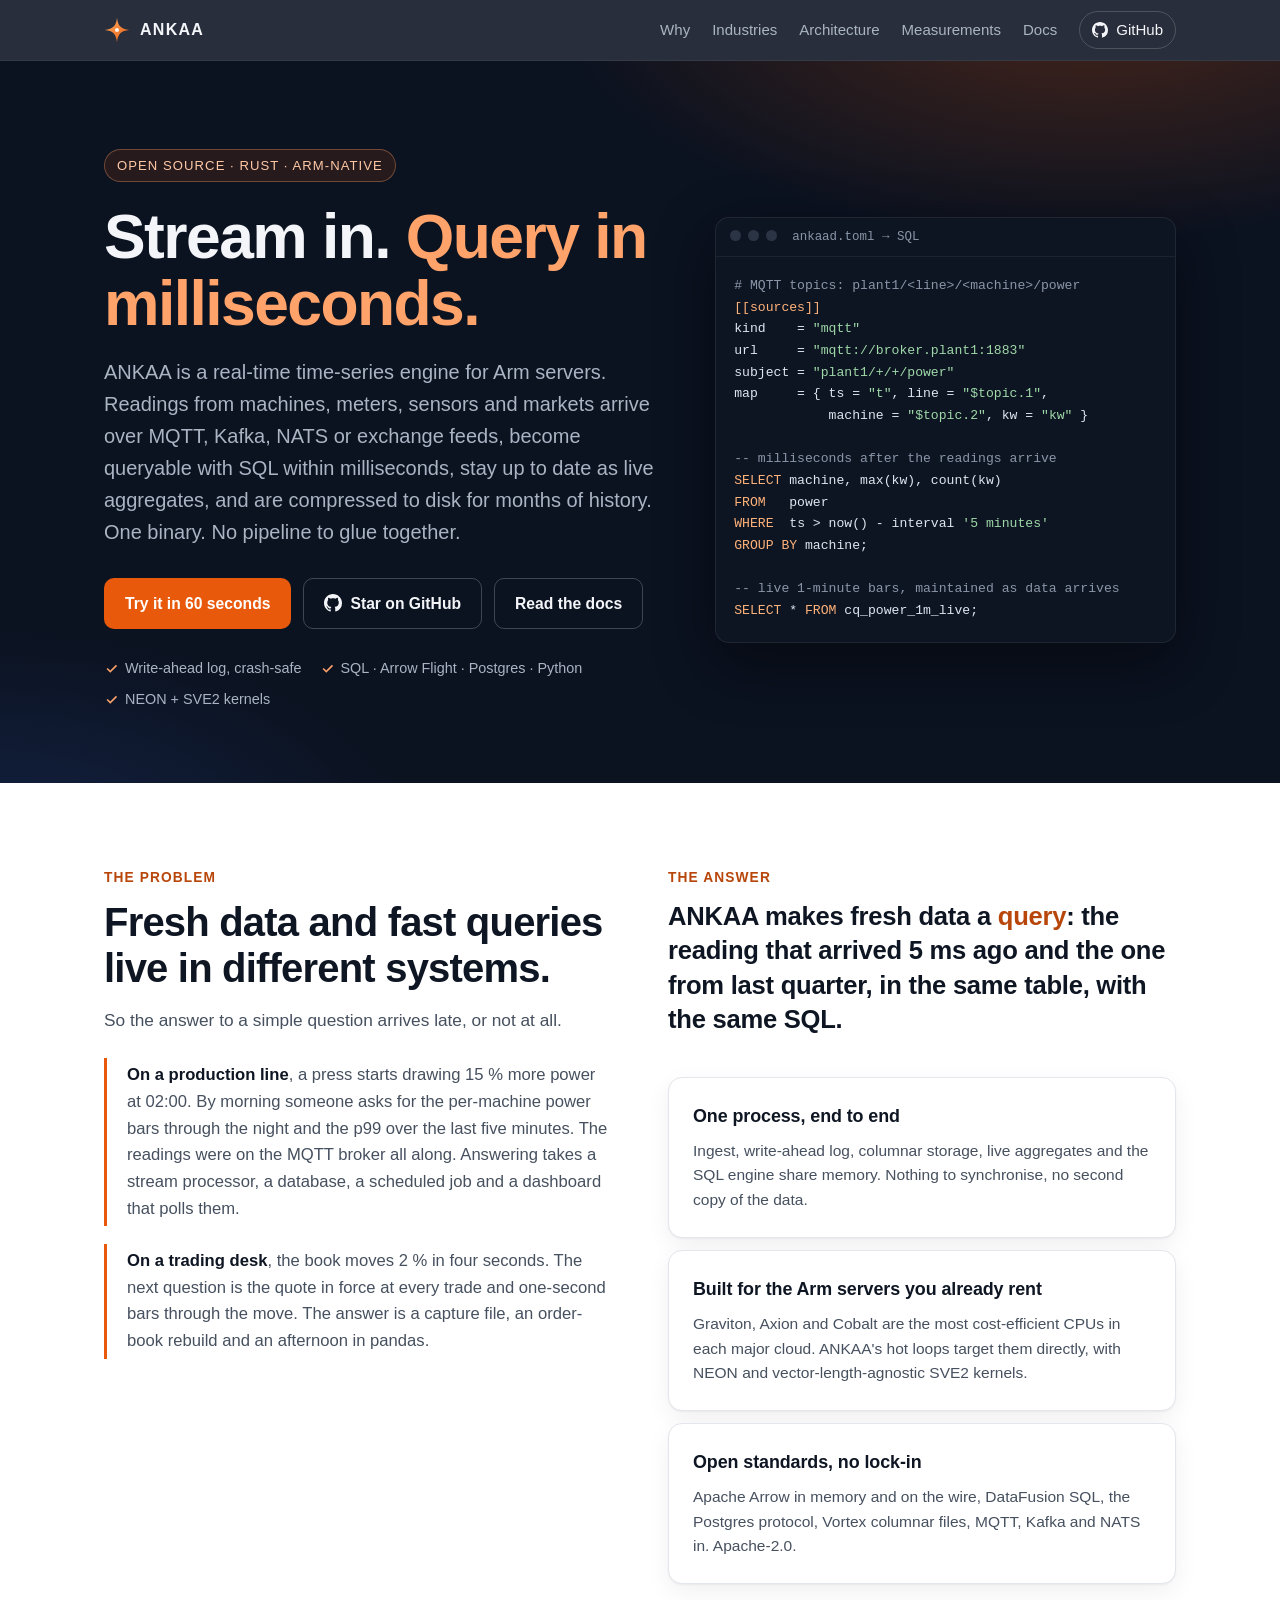
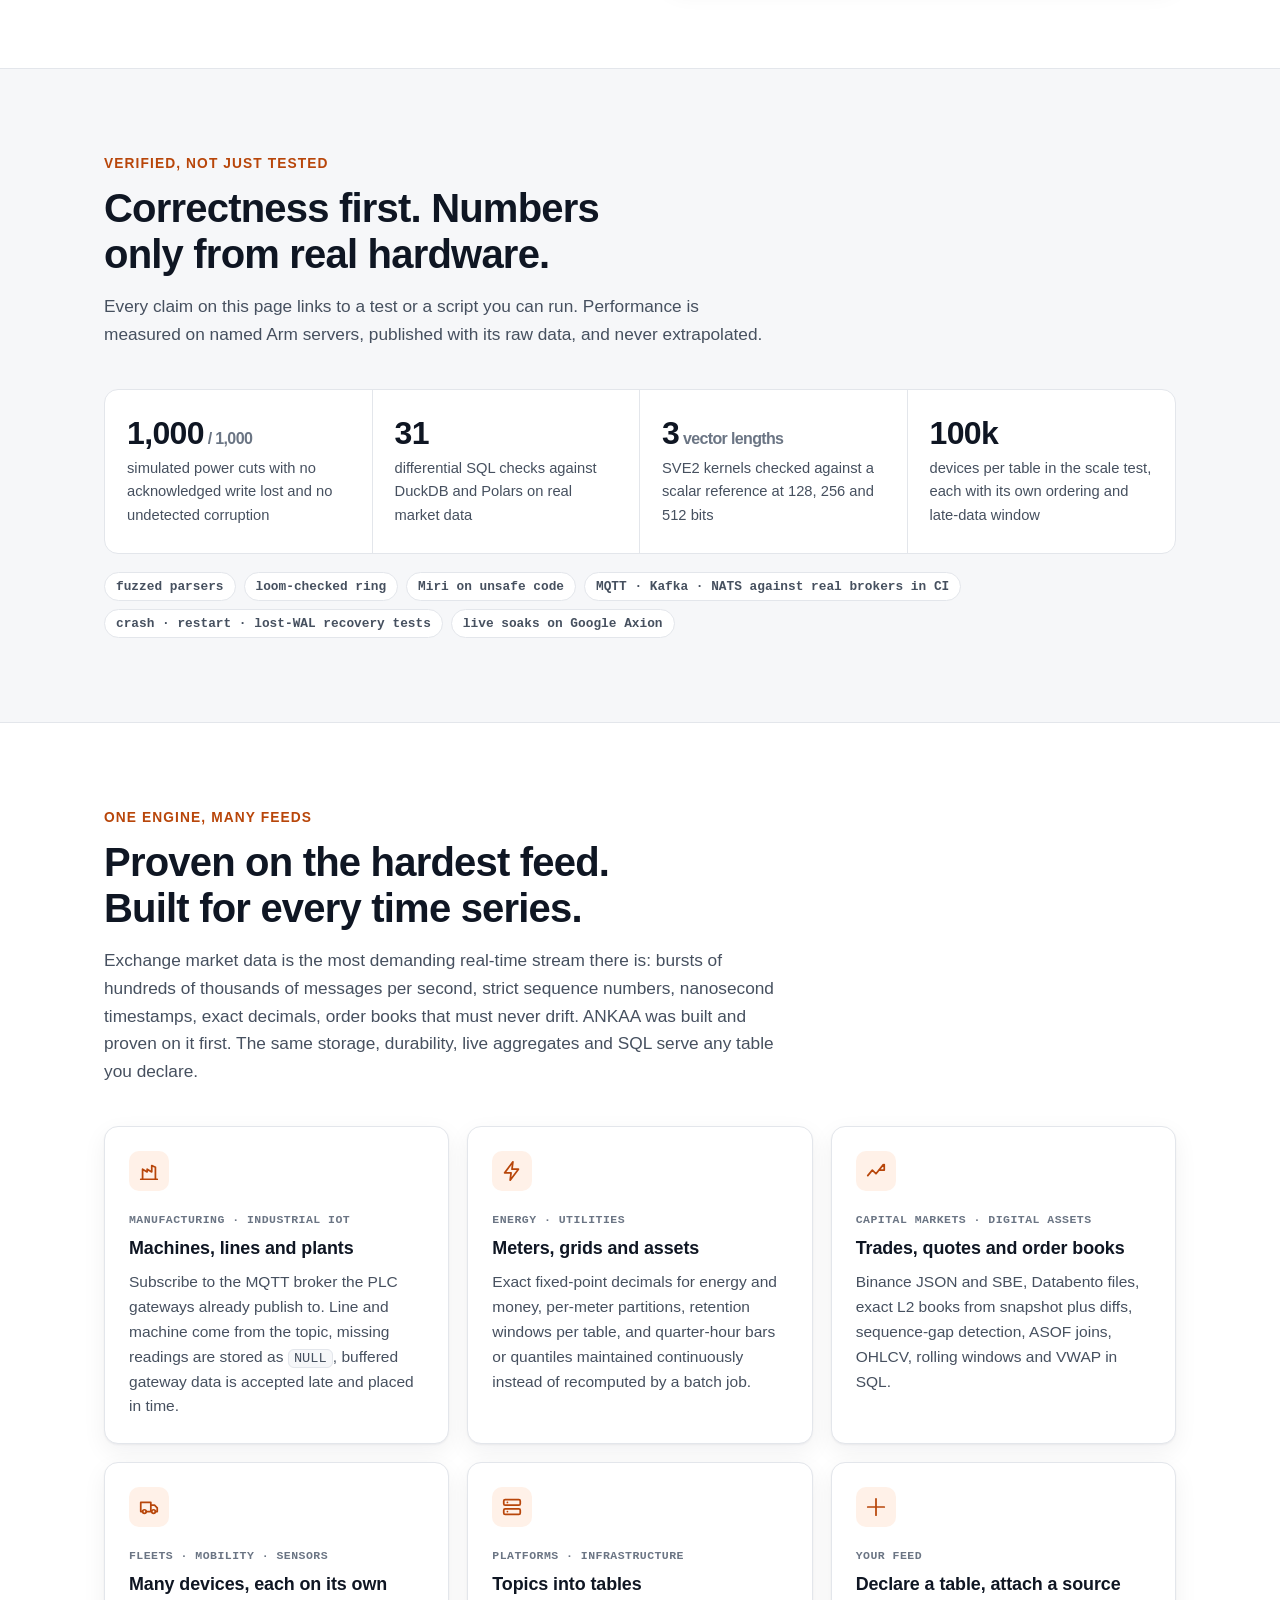
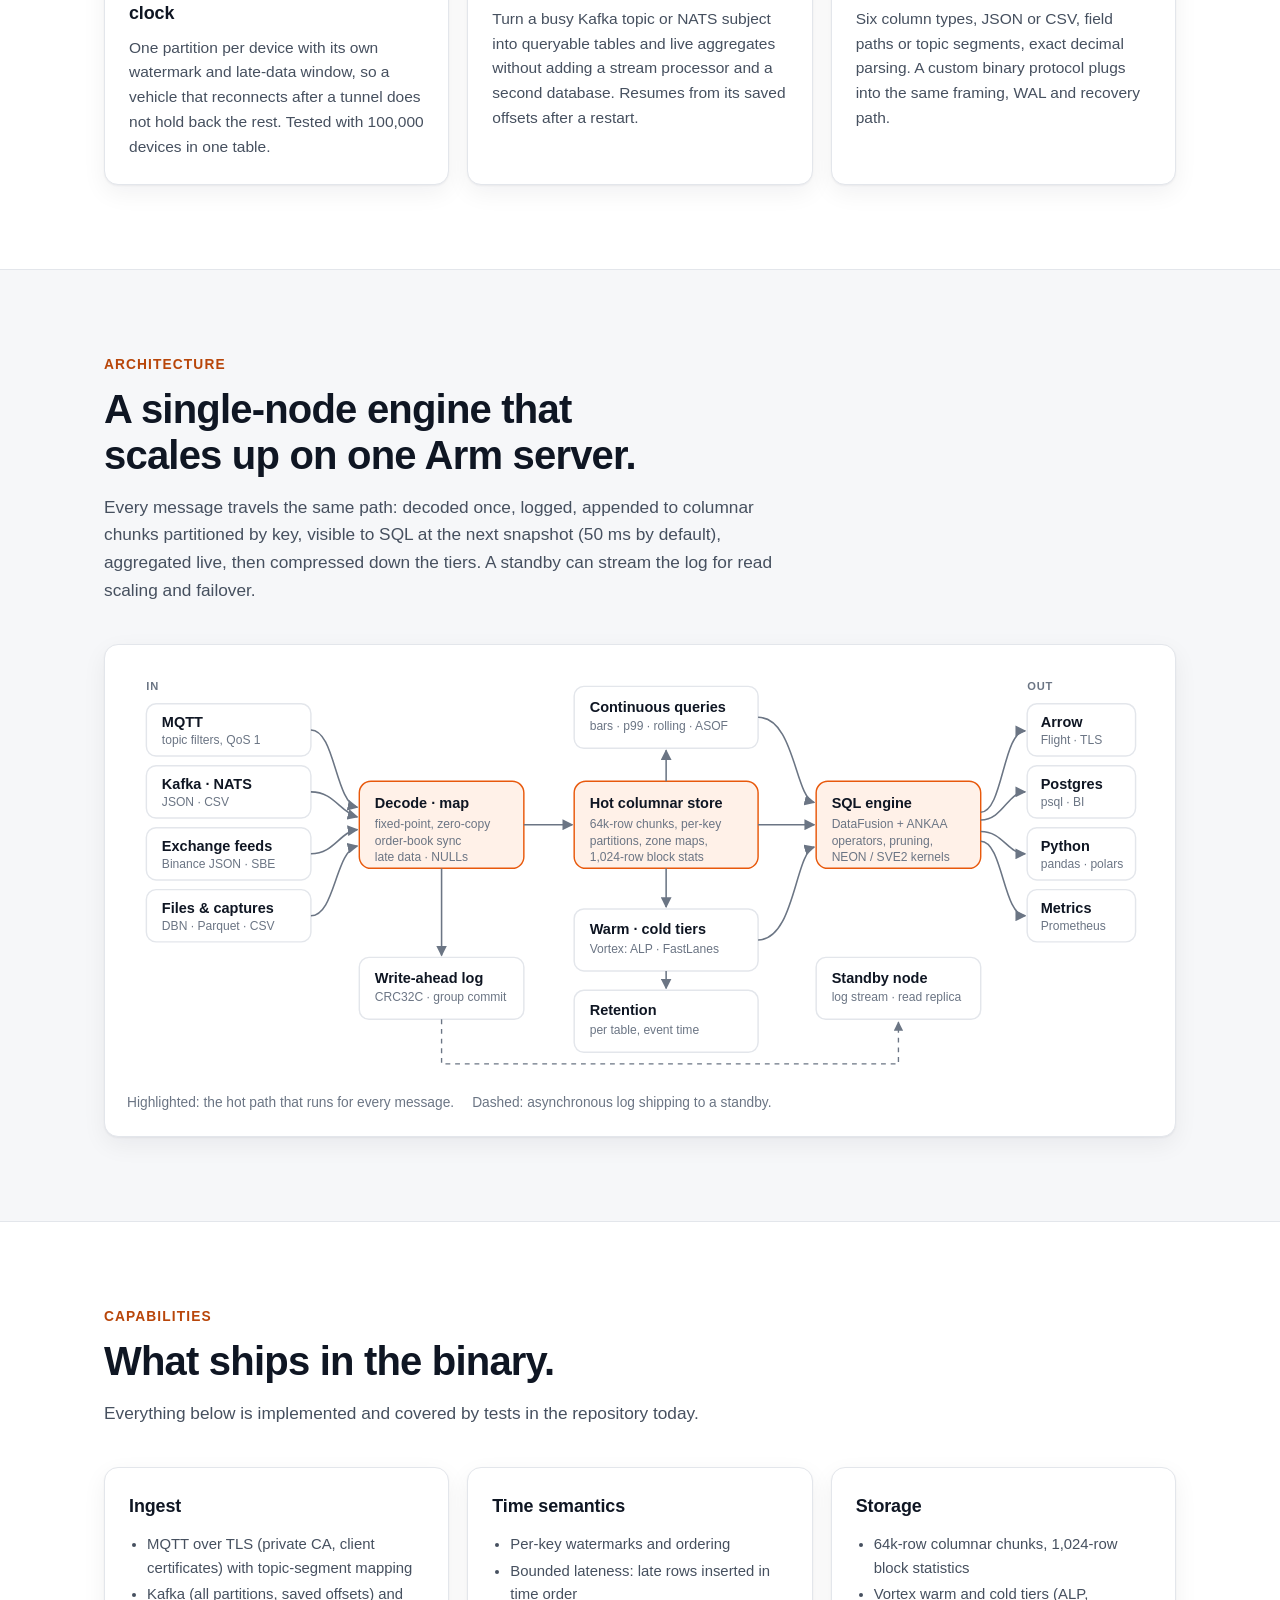
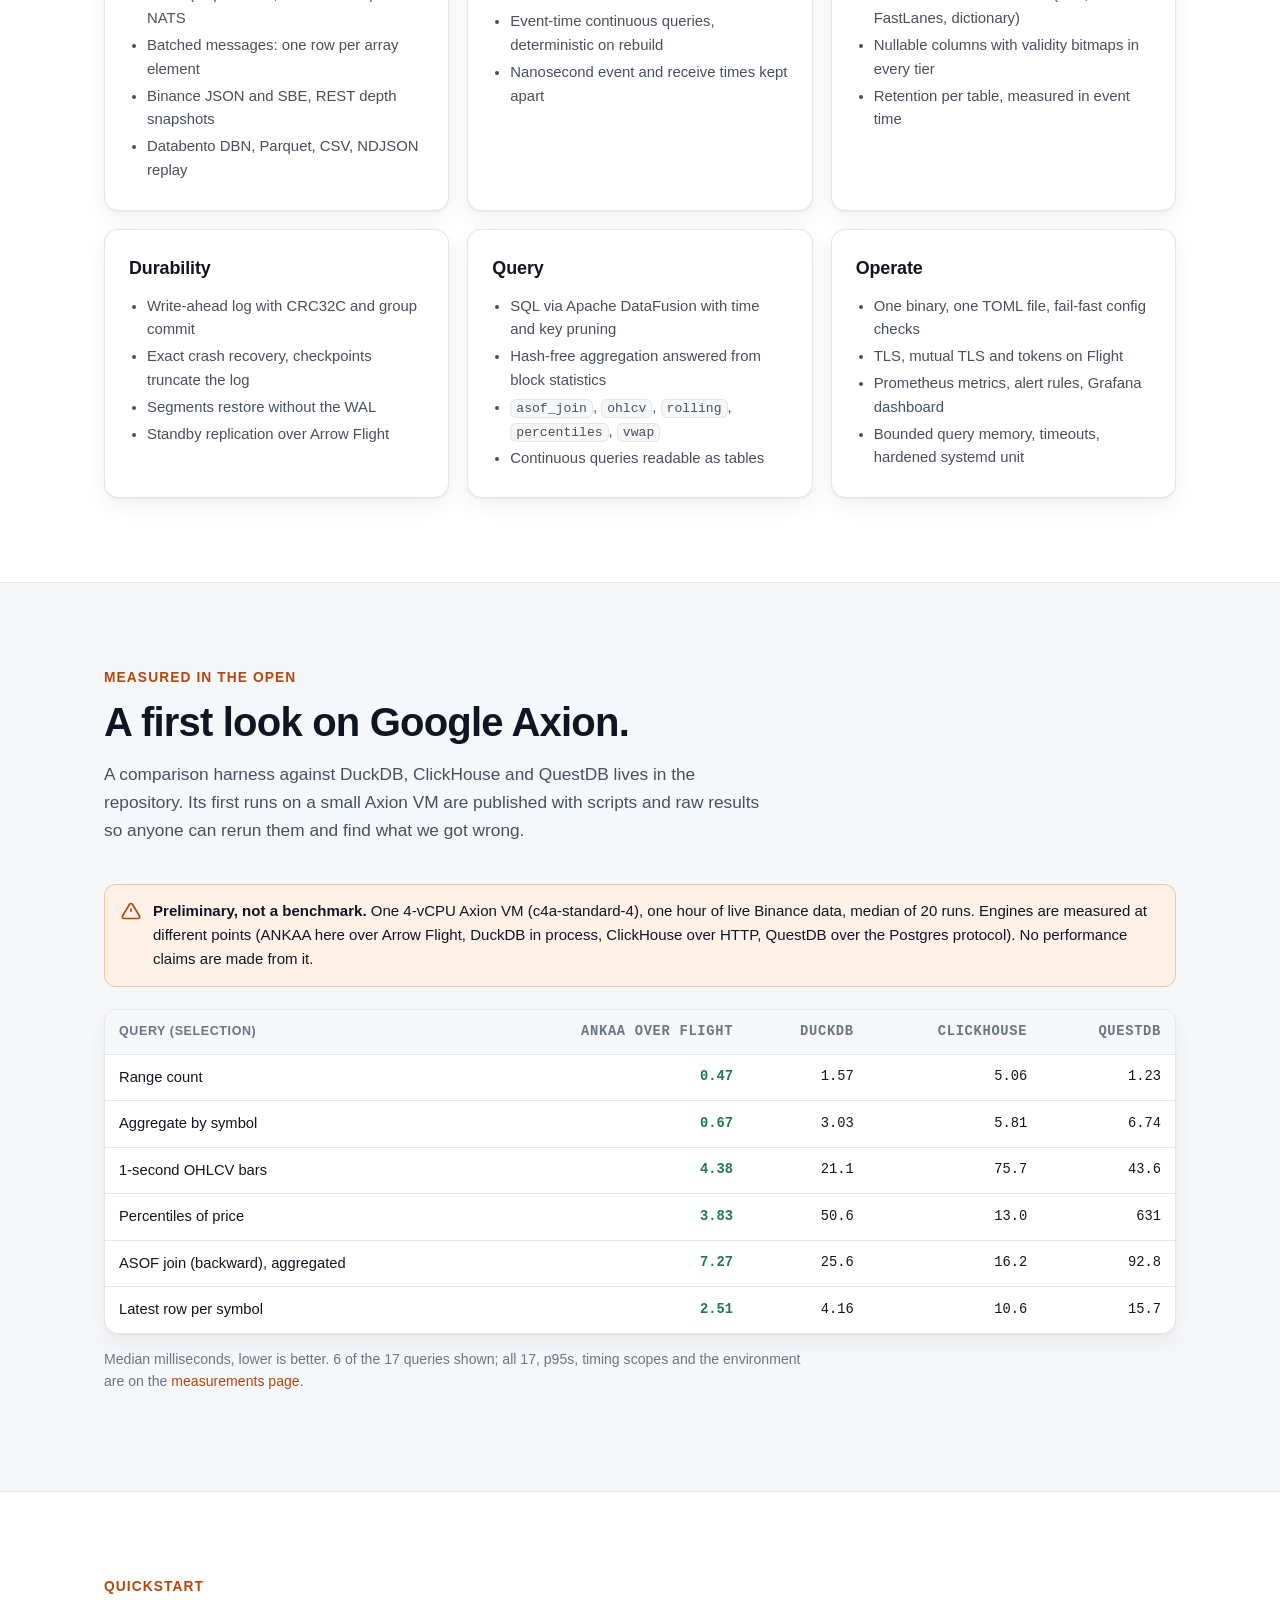
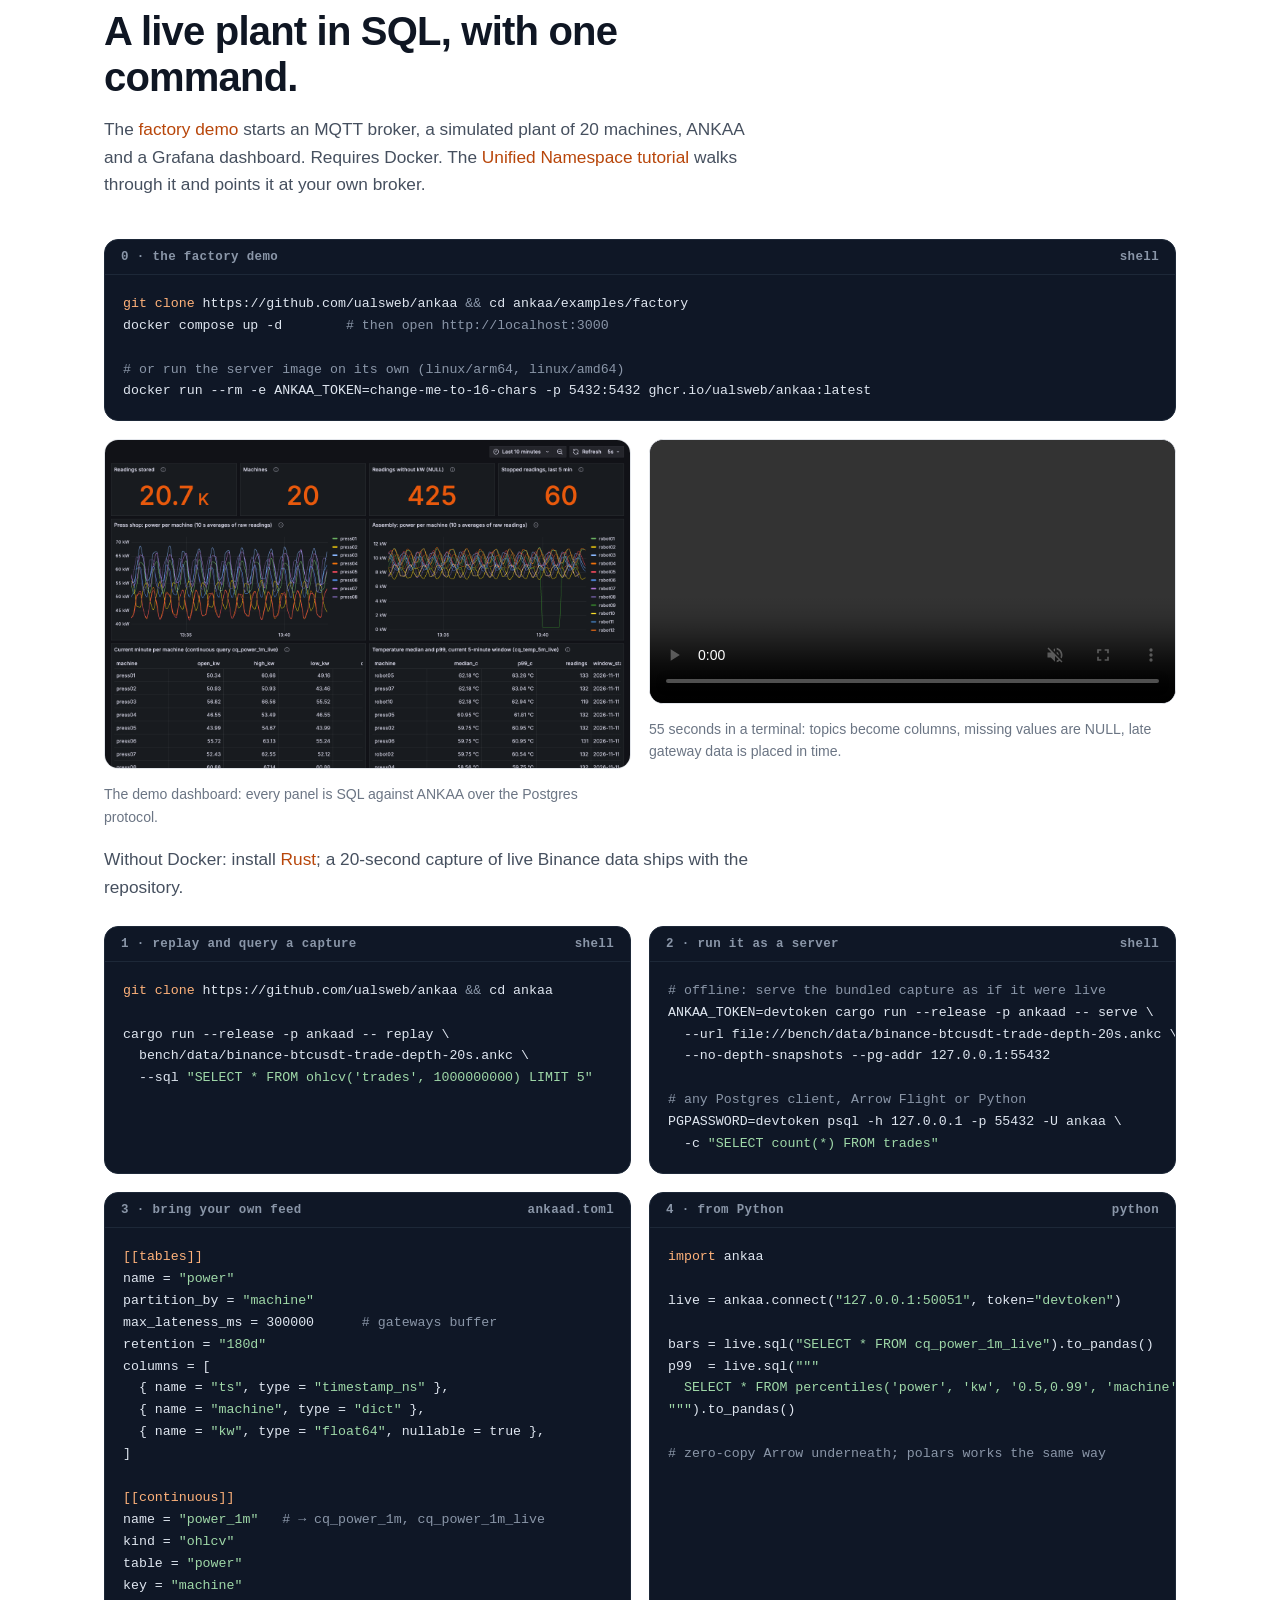
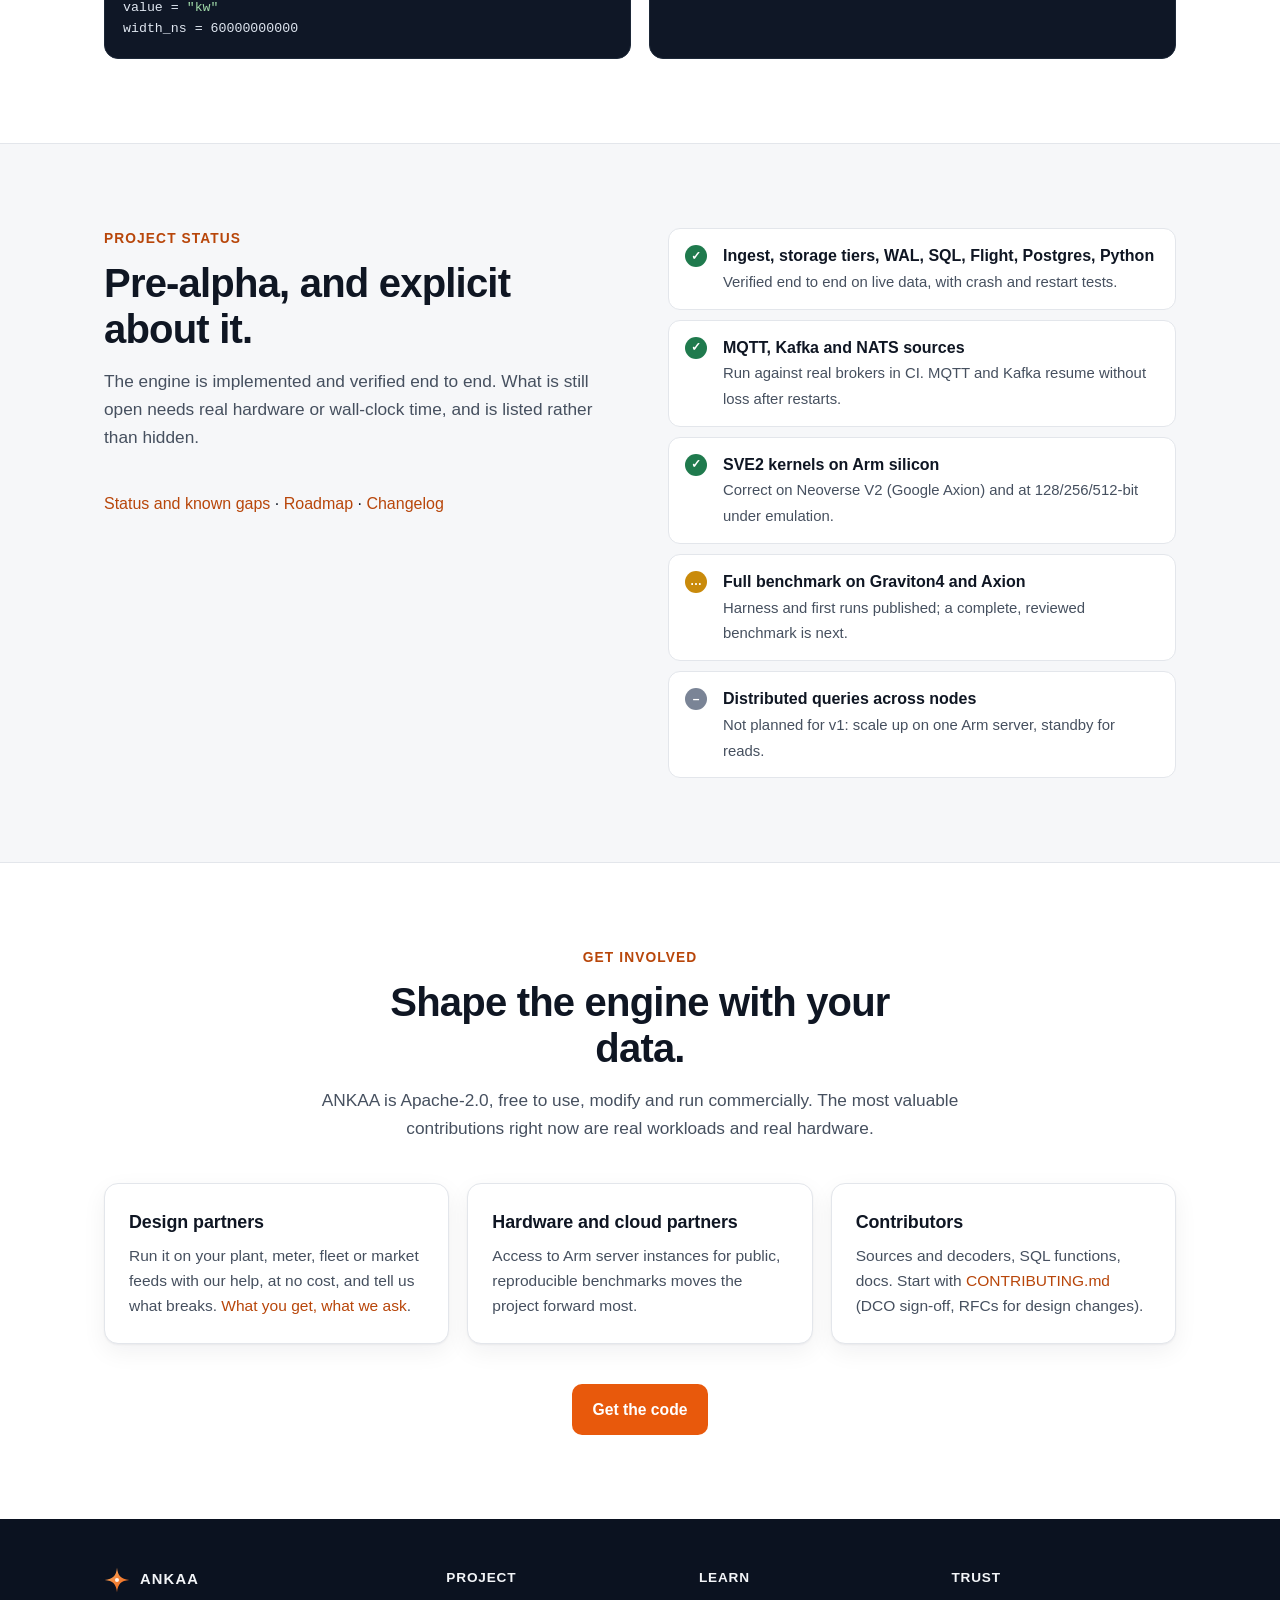
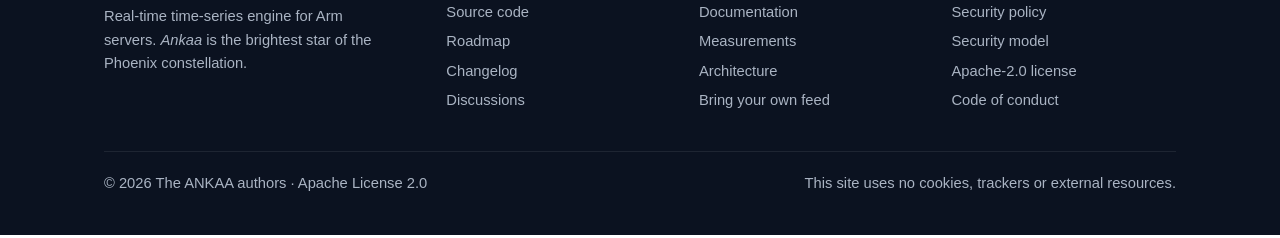
==== commit 6c22e0af: "feat(ingest): several readings per message (rows) and a single-pass JSON scanner - rows = "<path>": " ====
--- a/site/index.html
+++ b/site/index.html
@@ -238,7 +238,7 @@
     <h2>What ships in the binary.</h2>
     <p class="sub">Everything below is implemented and covered by tests in the repository today.</p>
     <div class="grid g3">
-      <div class="card"><h3>Ingest</h3><ul><li>MQTT over TLS (private CA, client certificates) with topic-segment mapping</li><li>Kafka (all partitions, saved offsets) and NATS</li><li>Binance JSON and SBE, REST depth snapshots</li><li>Databento DBN, Parquet, CSV, NDJSON replay</li></ul></div>
+      <div class="card"><h3>Ingest</h3><ul><li>MQTT over TLS (private CA, client certificates) with topic-segment mapping</li><li>Kafka (all partitions, saved offsets) and NATS</li><li>Batched messages: one row per array element</li><li>Binance JSON and SBE, REST depth snapshots</li><li>Databento DBN, Parquet, CSV, NDJSON replay</li></ul></div>
       <div class="card"><h3>Time semantics</h3><ul><li>Per-key watermarks and ordering</li><li>Bounded lateness: late rows inserted in time order</li><li>Event-time continuous queries, deterministic on rebuild</li><li>Nanosecond event and receive times kept apart</li></ul></div>
       <div class="card"><h3>Storage</h3><ul><li>64k-row columnar chunks, 1,024-row block statistics</li><li>Vortex warm and cold tiers (ALP, FastLanes, dictionary)</li><li>Nullable columns with validity bitmaps in every tier</li><li>Retention per table, measured in event time</li></ul></div>
       <div class="card"><h3>Durability</h3><ul><li>Write-ahead log with CRC32C and group commit</li><li>Exact crash recovery, checkpoints truncate the log</li><li>Segments restore without the WAL</li><li>Standby replication over Arrow Flight</li></ul></div>
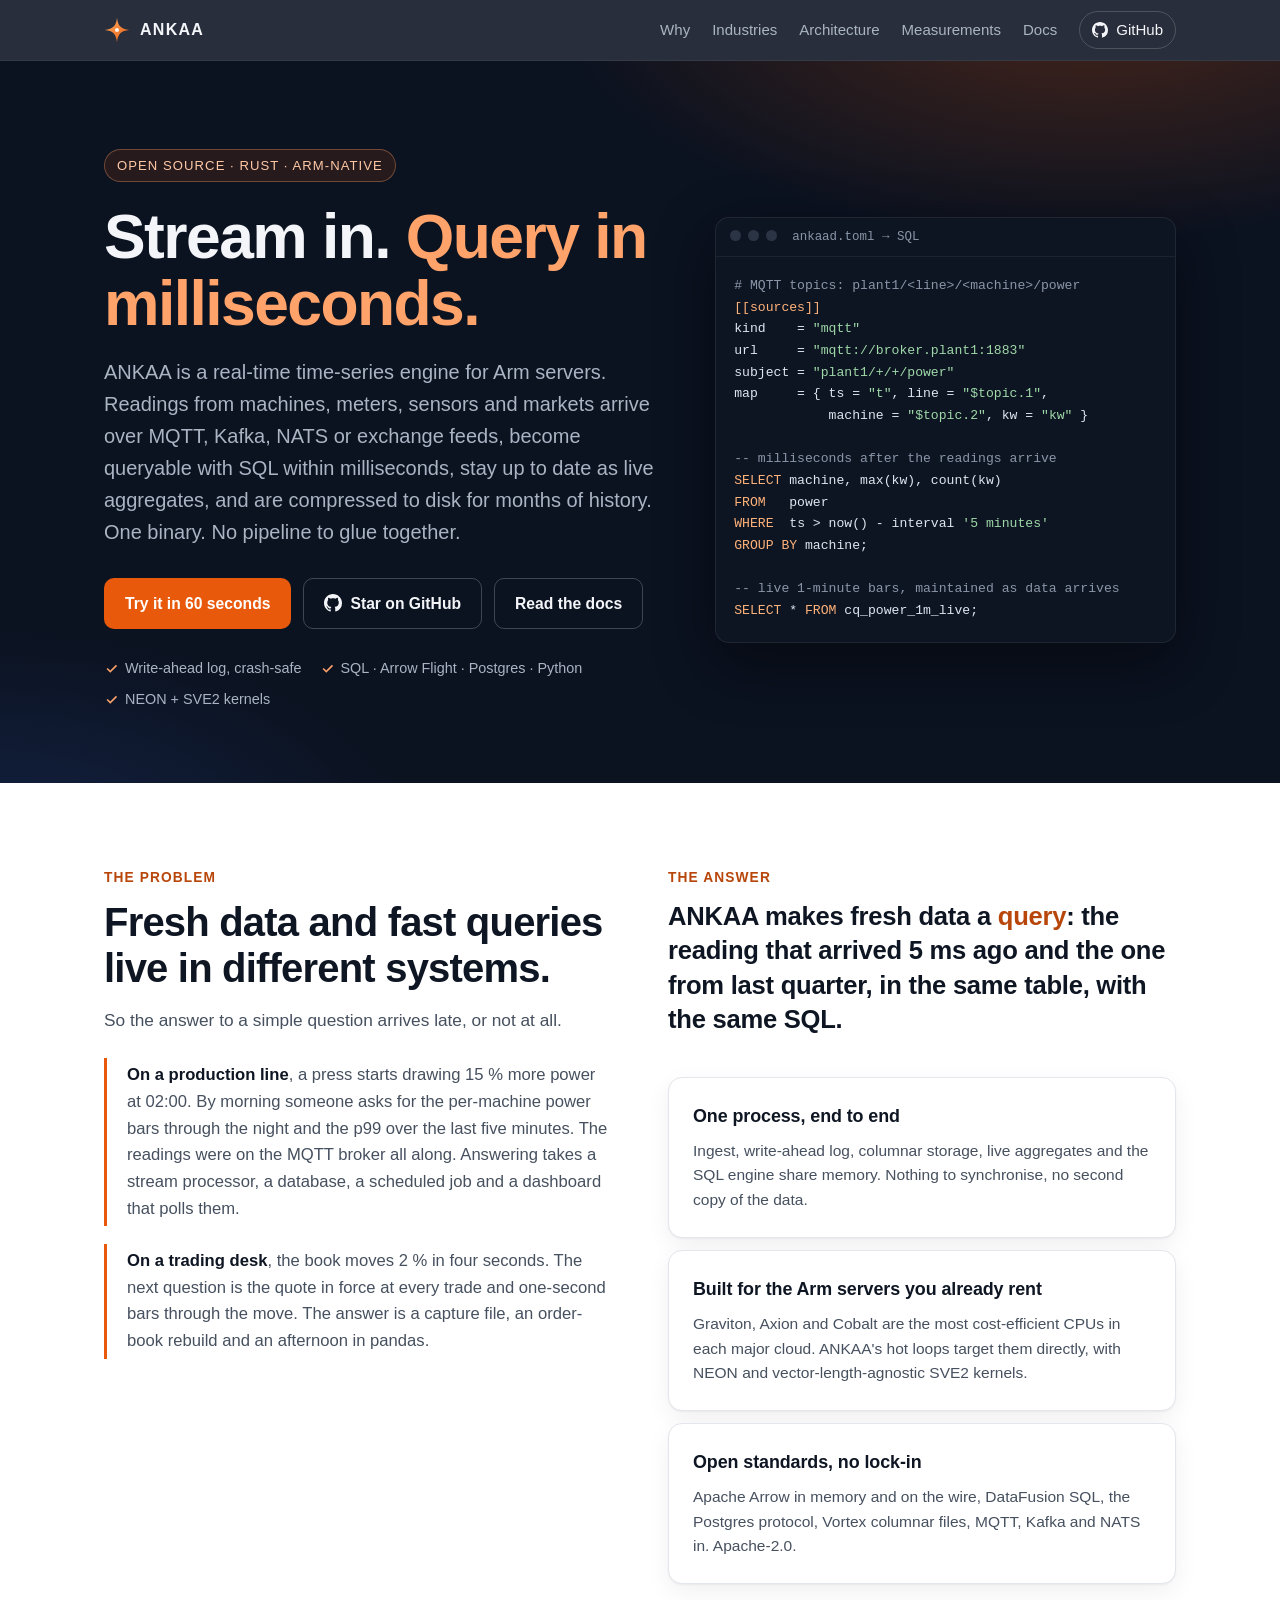
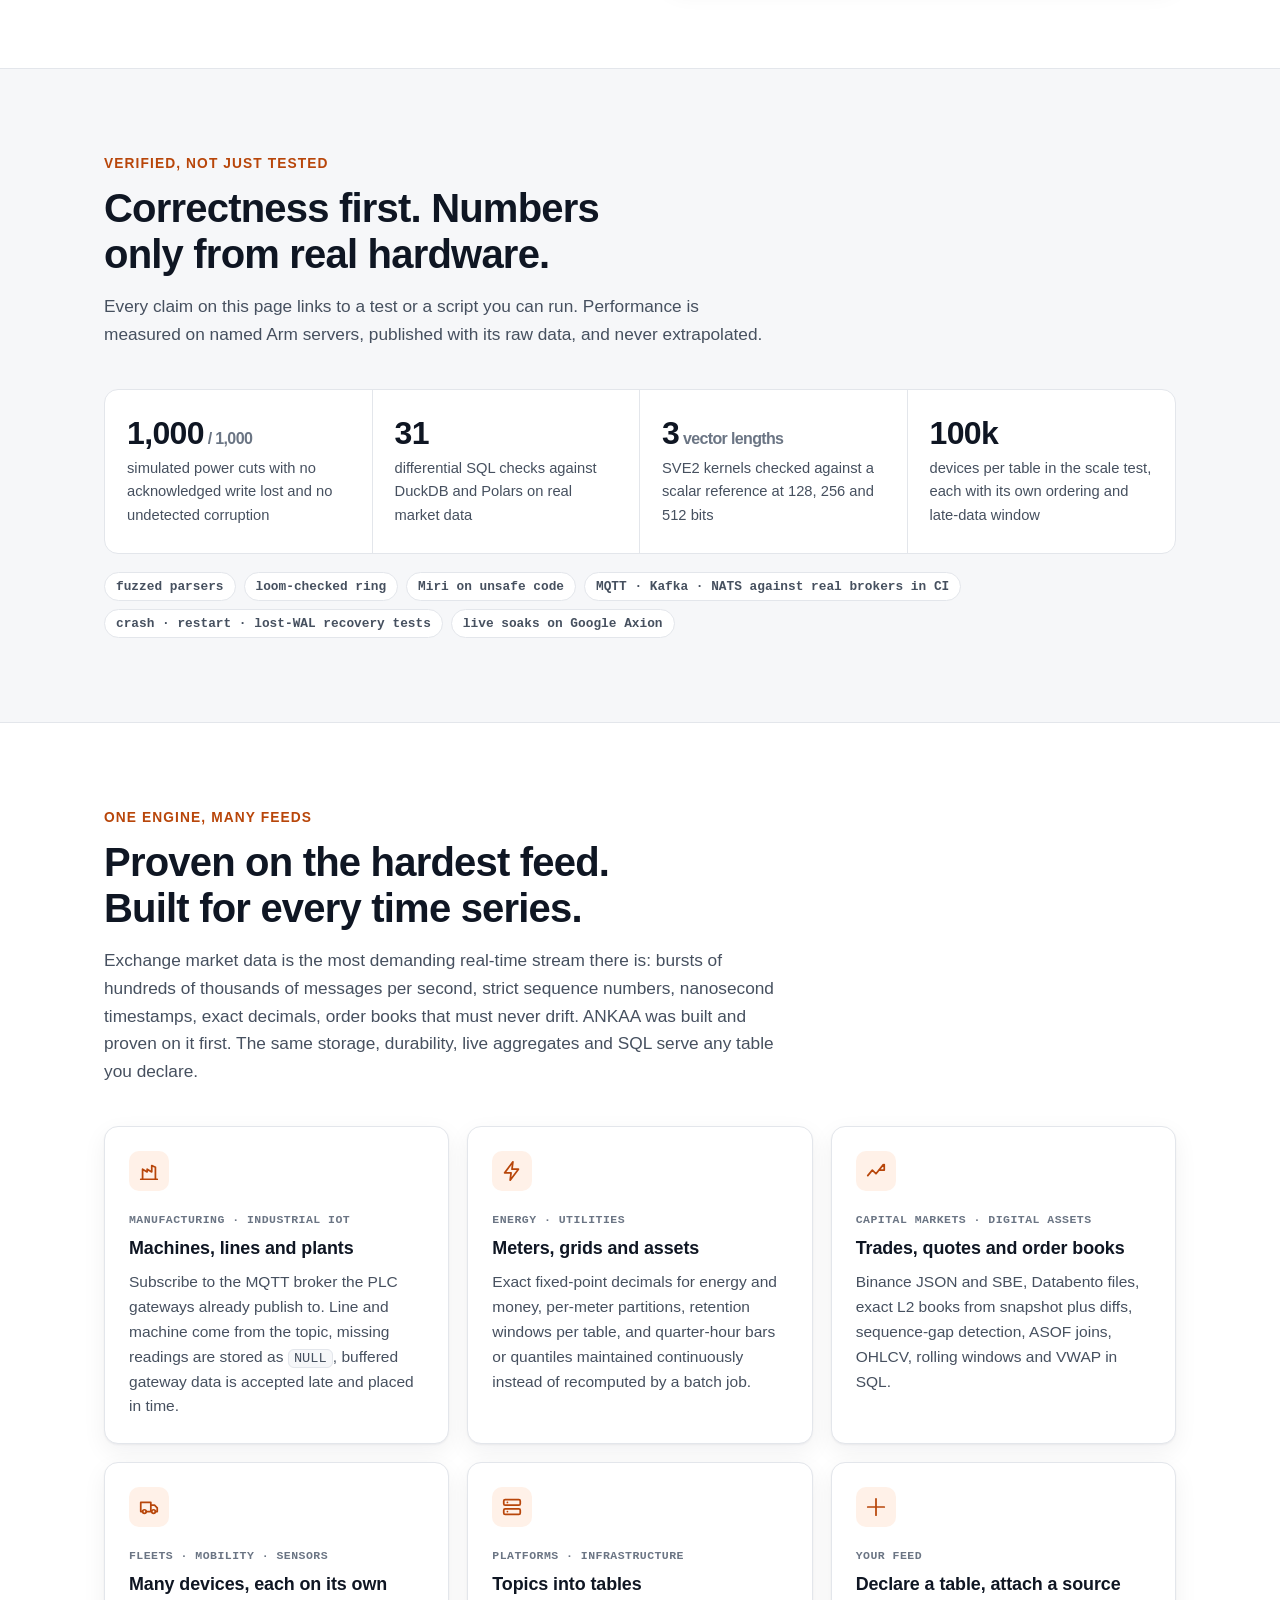
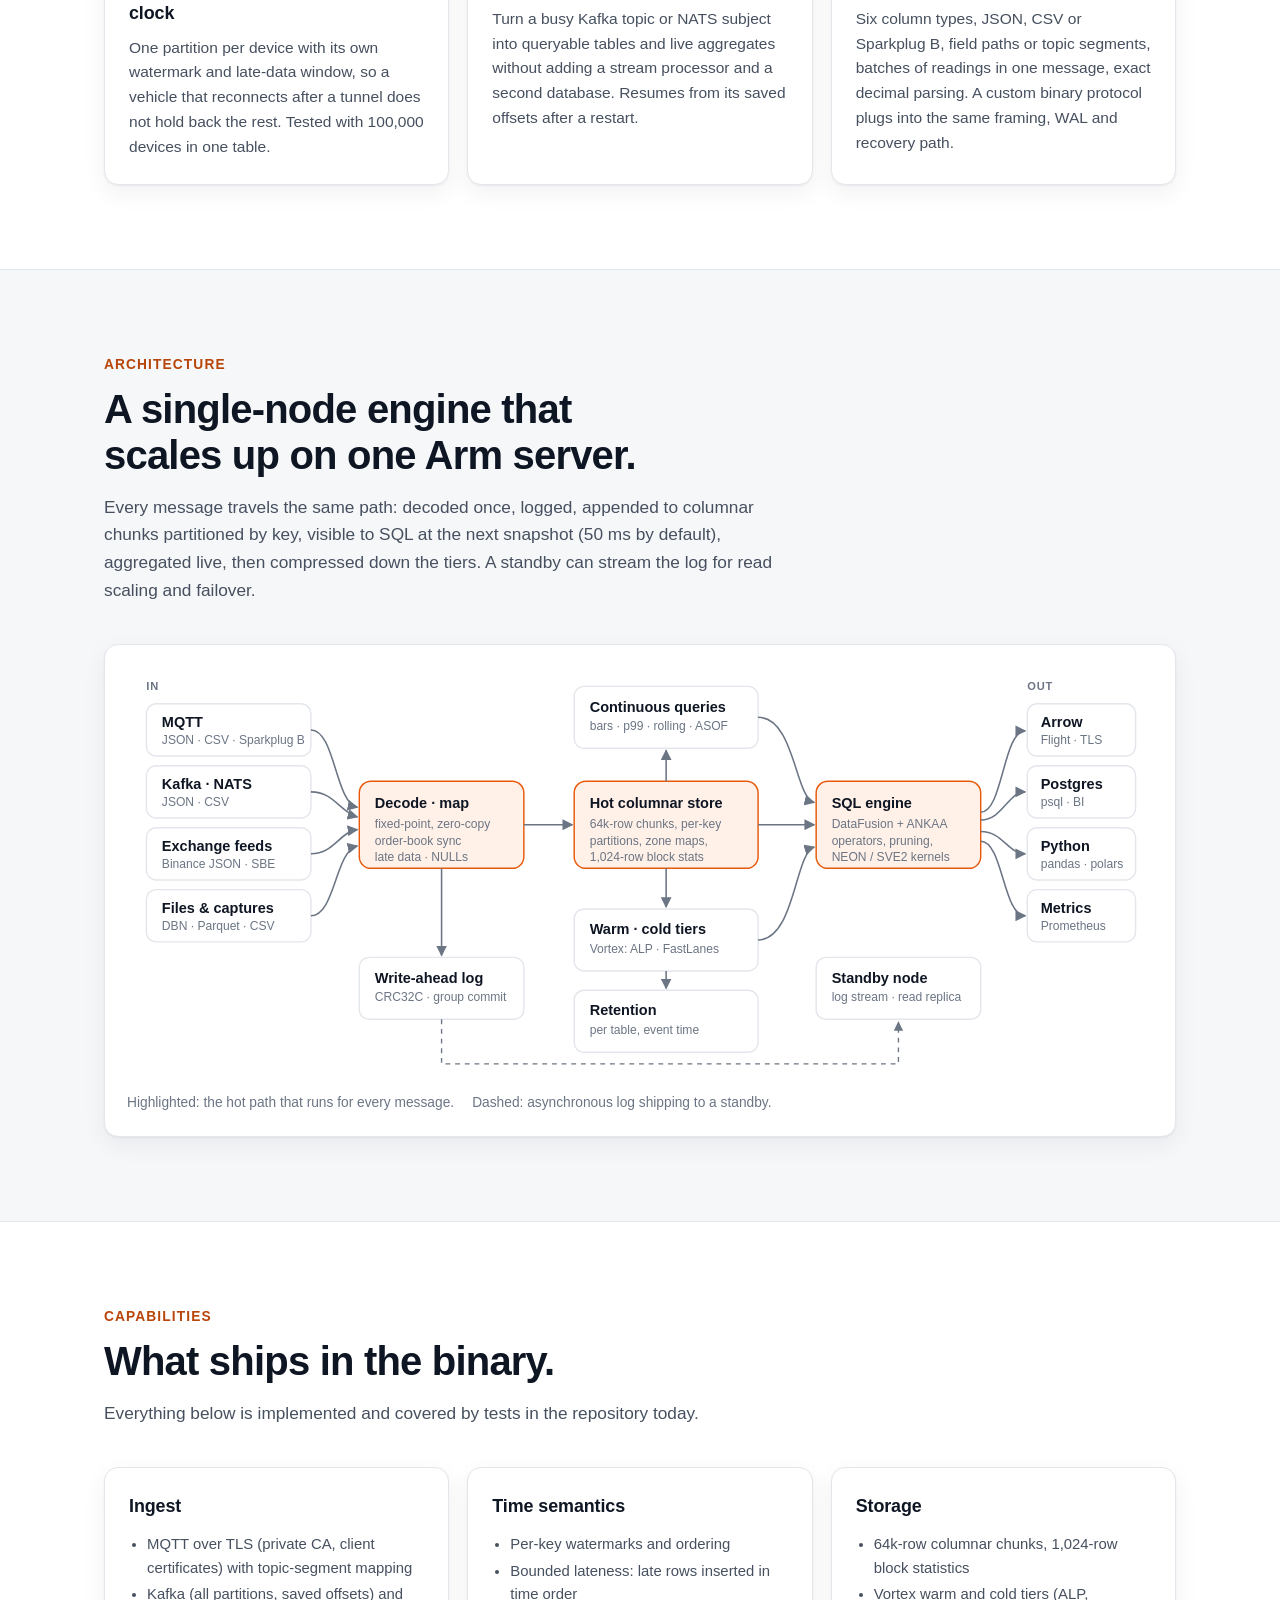
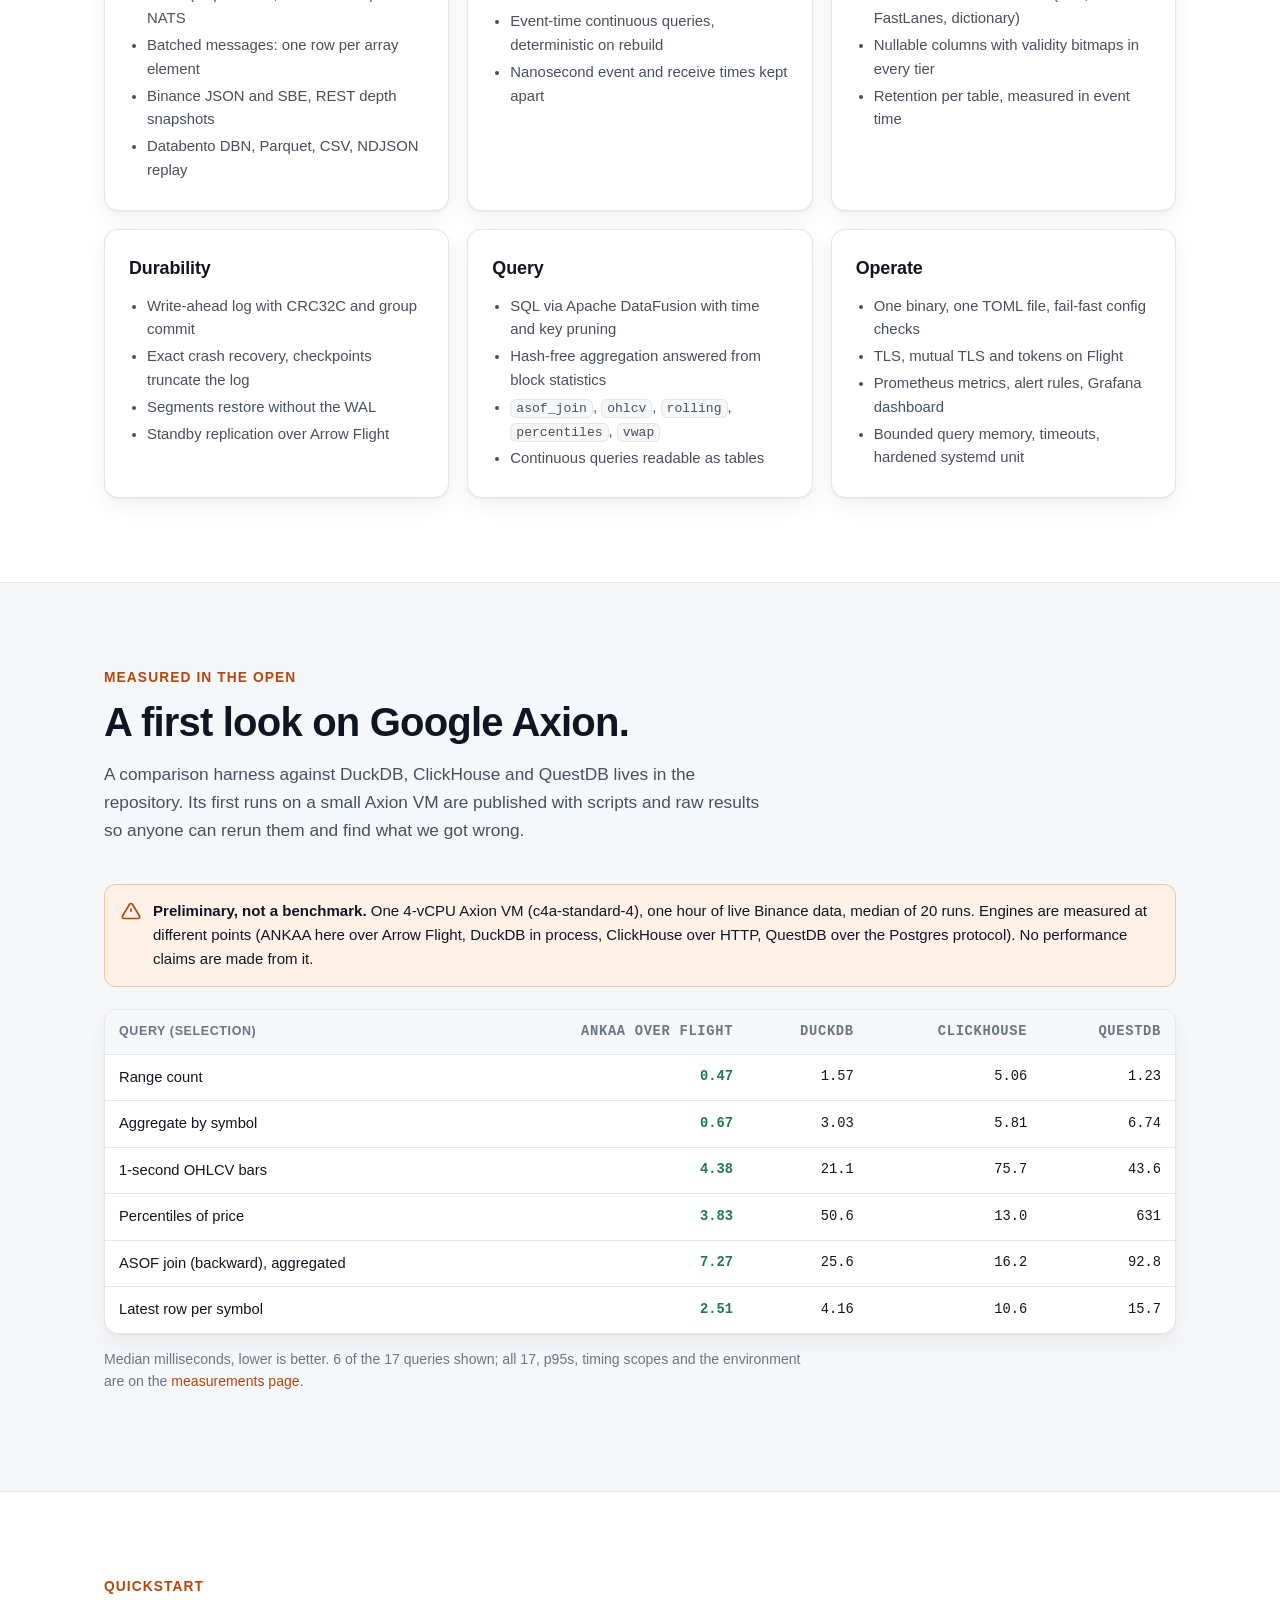
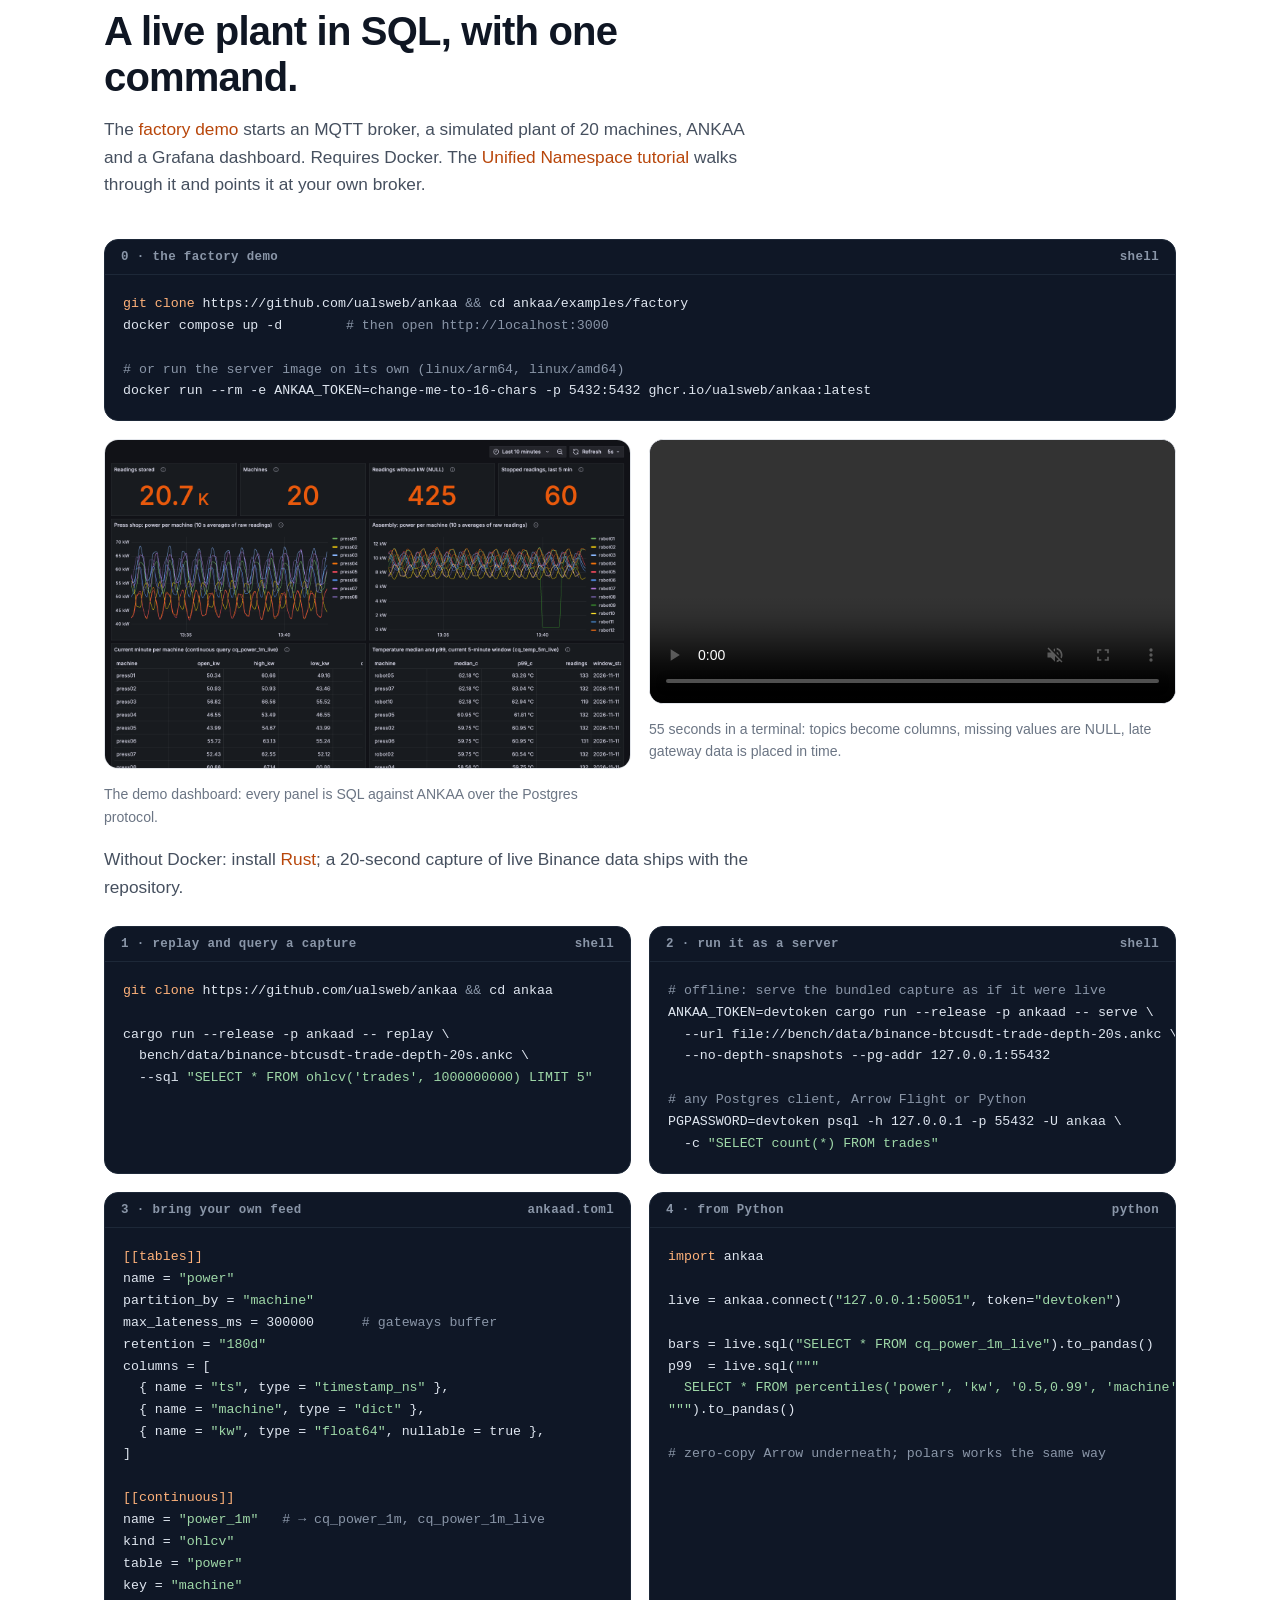
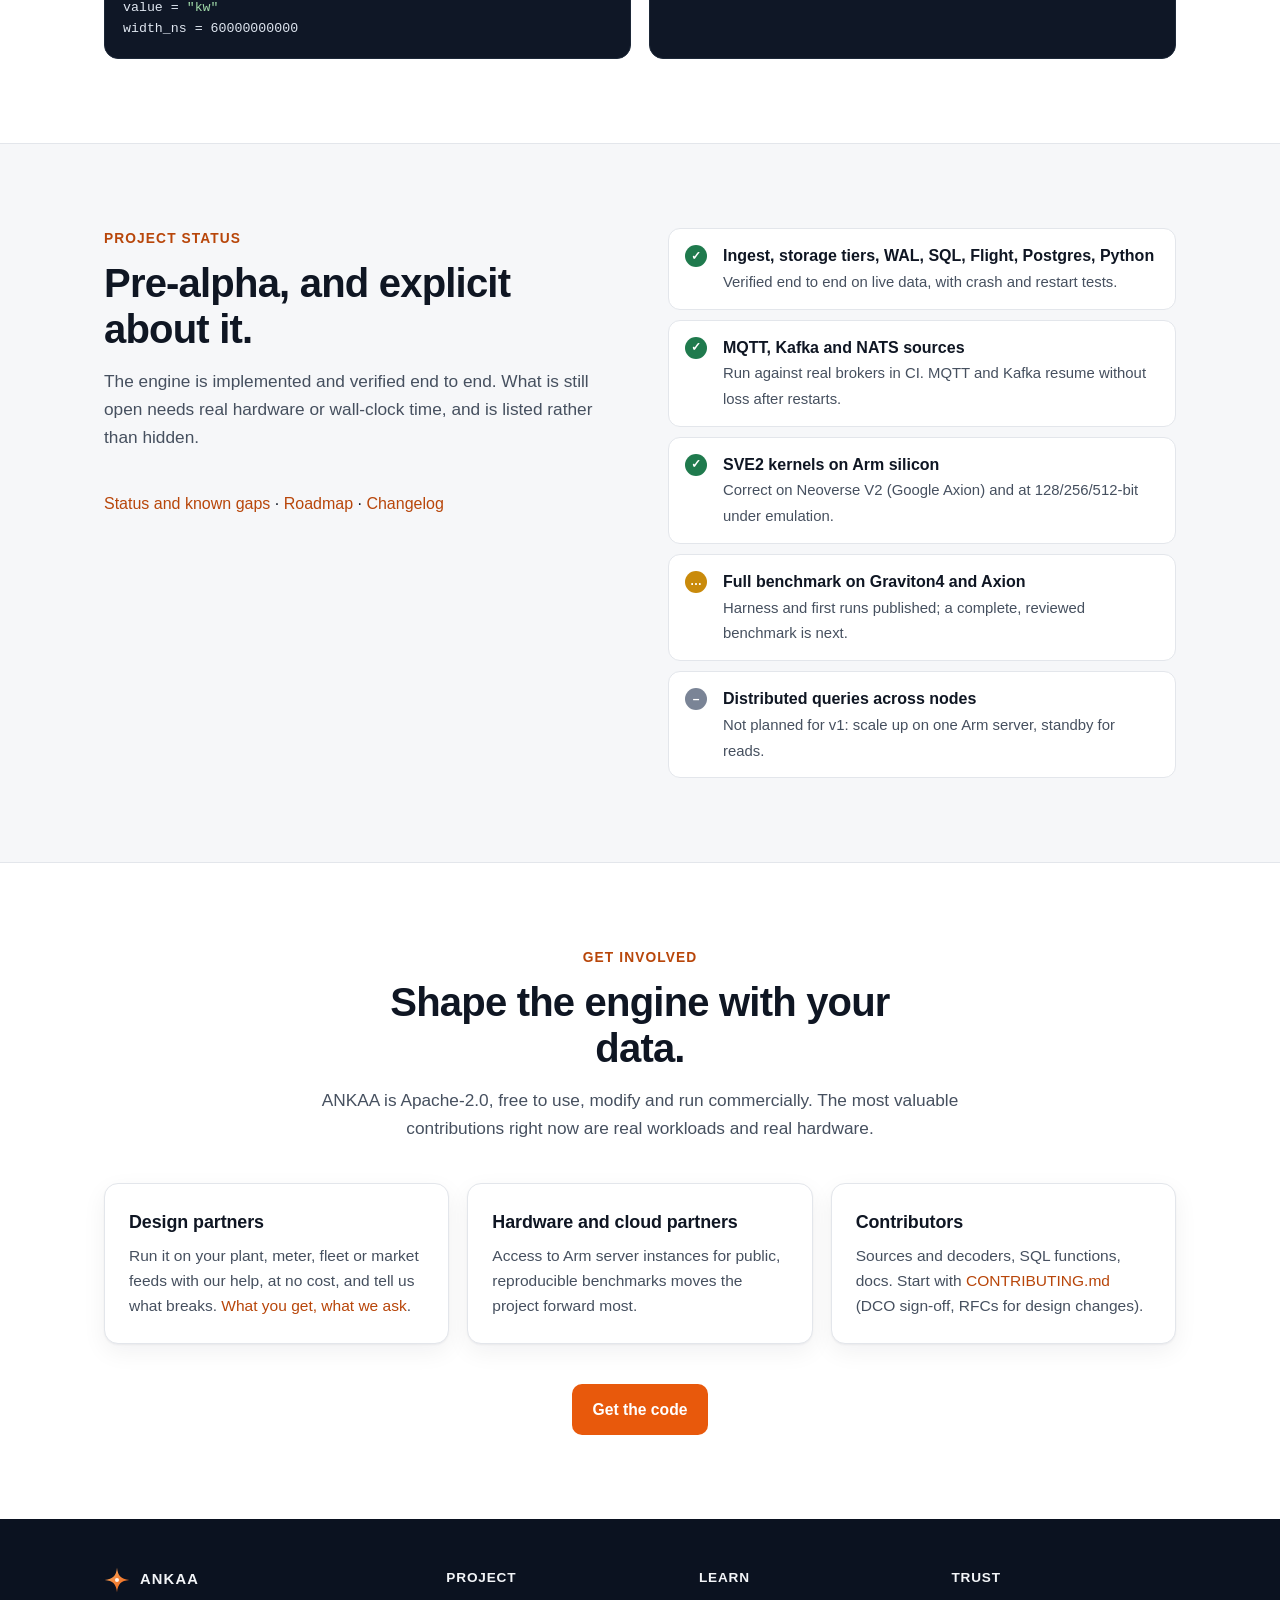
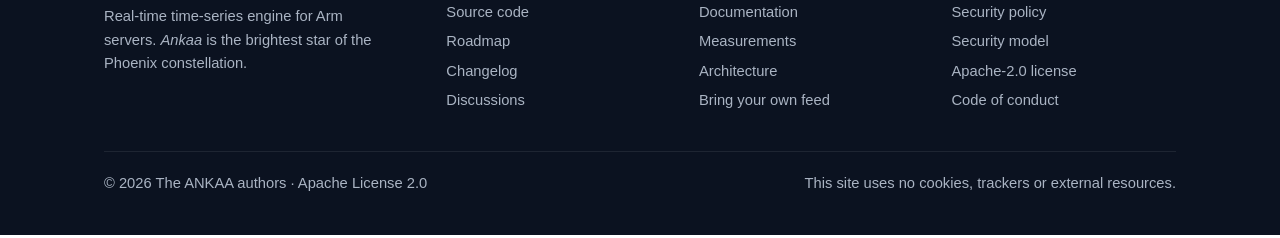
==== commit 2a2c9cb8: "feat(ingest): Sparkplug B sources (format = "sparkplug") MQTT sources may carry Sparkplug B payloads" ====
--- a/site/index.html
+++ b/site/index.html
@@ -156,7 +156,7 @@
         <div class="ico"><svg viewBox="0 0 24 24"><path d="M12 3v18M3 12h18"/></svg></div>
         <span class="tag">Your feed</span>
         <h3>Declare a table, attach a source</h3>
-        <p>Six column types, JSON or CSV, field paths or topic segments, exact decimal parsing. A custom binary protocol plugs into the same framing, WAL and recovery path.</p>
+        <p>Six column types, JSON, CSV or Sparkplug B, field paths or topic segments, batches of readings in one message, exact decimal parsing. A custom binary protocol plugs into the same framing, WAL and recovery path.</p>
       </div>
     </div>
   </div>
@@ -187,7 +187,7 @@
         </style>
         <!-- sources -->
         <text class="gl" x="20" y="24">IN</text>
-        <rect class="bx" x="20" y="38" width="170" height="54" rx="10"/><text class="t1" x="36" y="62">MQTT</text><text class="t2" x="36" y="80">topic filters, QoS 1</text>
+        <rect class="bx" x="20" y="38" width="170" height="54" rx="10"/><text class="t1" x="36" y="62">MQTT</text><text class="t2" x="36" y="80">JSON · CSV · Sparkplug B</text>
         <rect class="bx" x="20" y="102" width="170" height="54" rx="10"/><text class="t1" x="36" y="126">Kafka · NATS</text><text class="t2" x="36" y="144">JSON · CSV</text>
         <rect class="bx" x="20" y="166" width="170" height="54" rx="10"/><text class="t1" x="36" y="190">Exchange feeds</text><text class="t2" x="36" y="208">Binance JSON · SBE</text>
         <rect class="bx" x="20" y="230" width="170" height="54" rx="10"/><text class="t1" x="36" y="254">Files &amp; captures</text><text class="t2" x="36" y="272">DBN · Parquet · CSV</text>
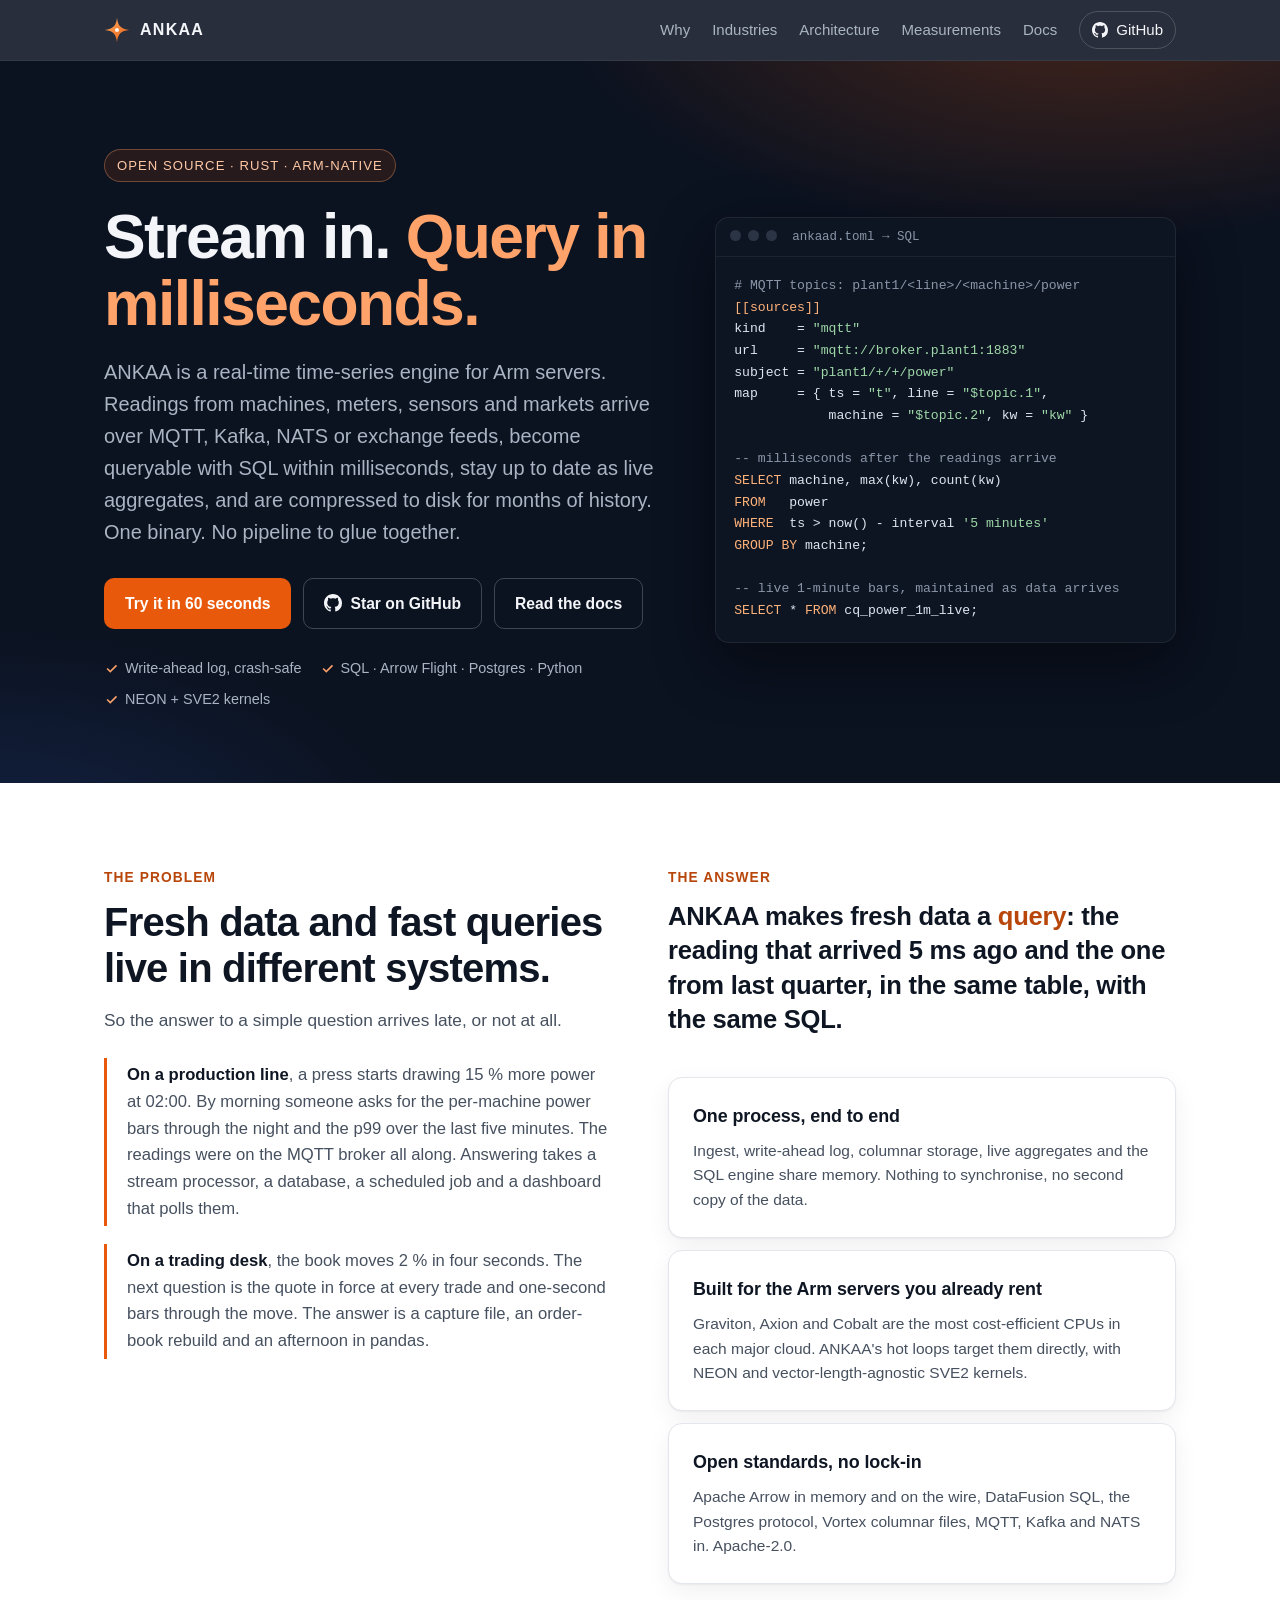
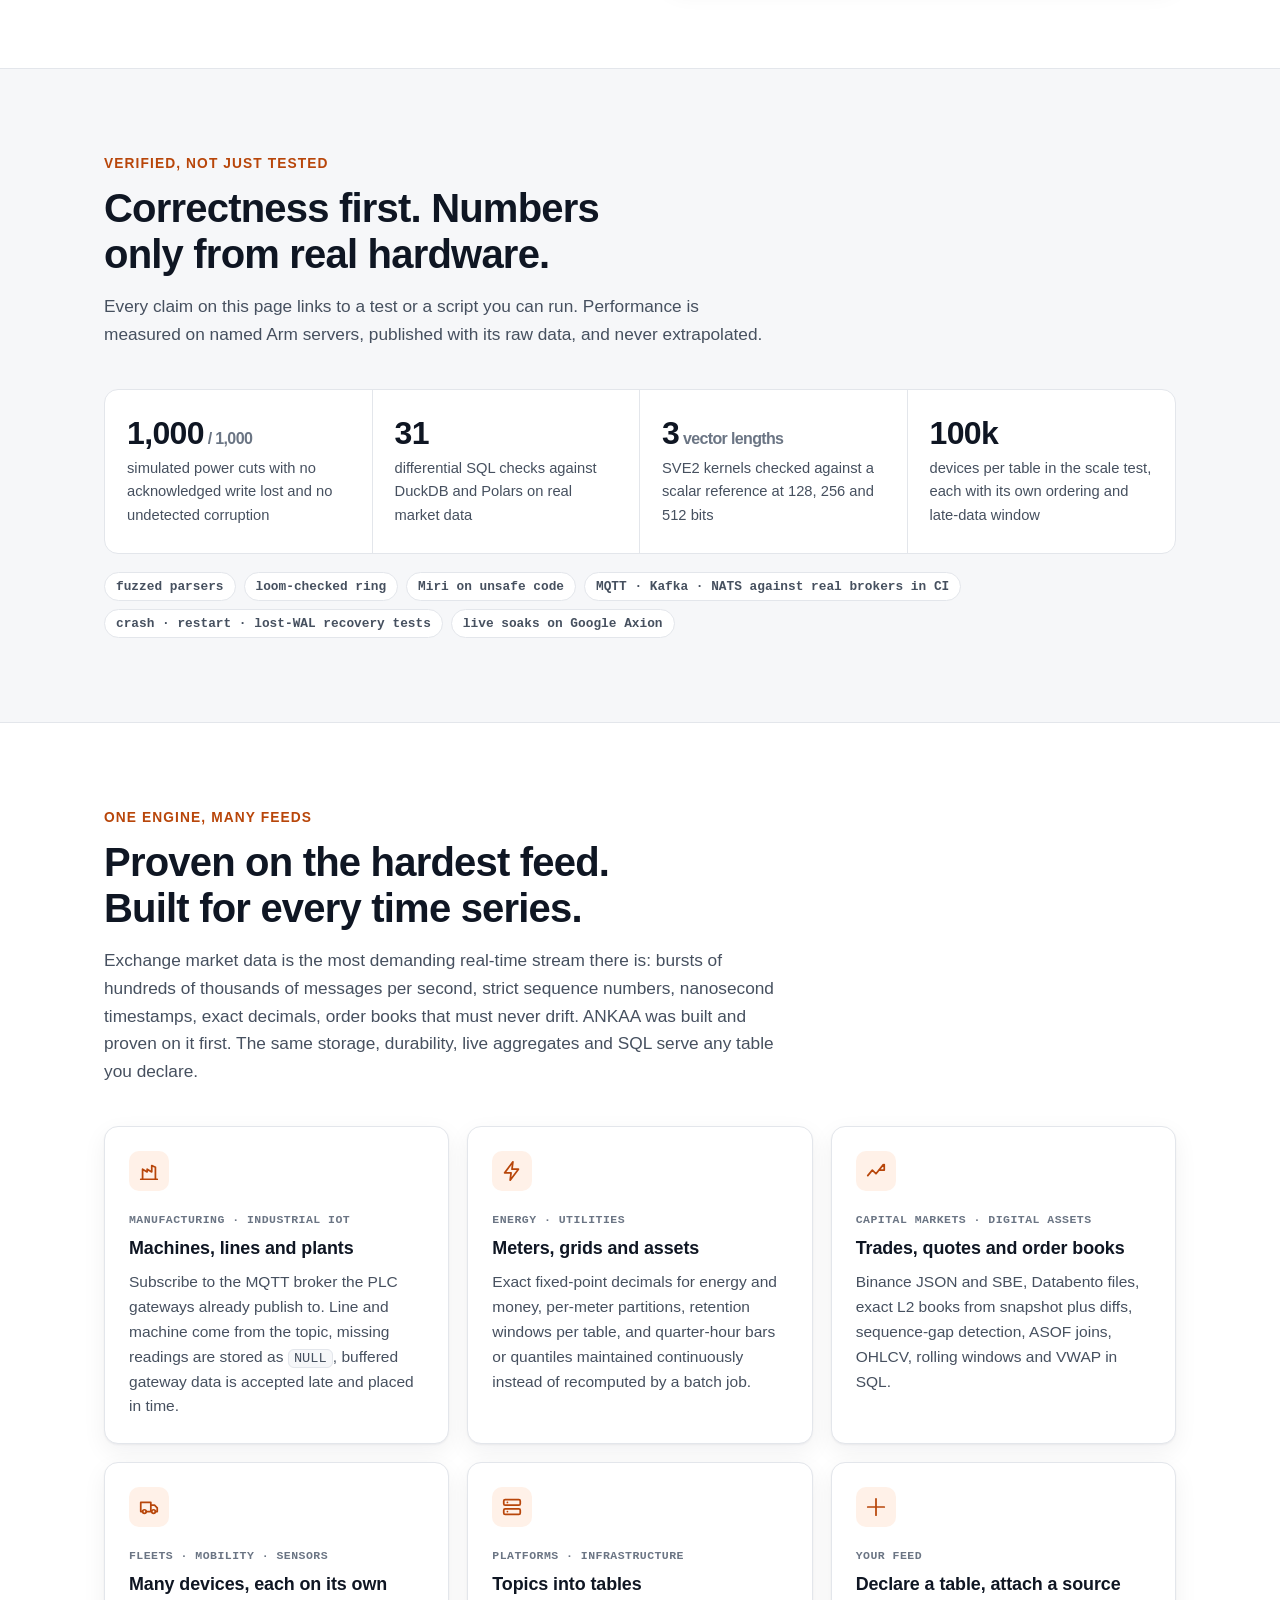
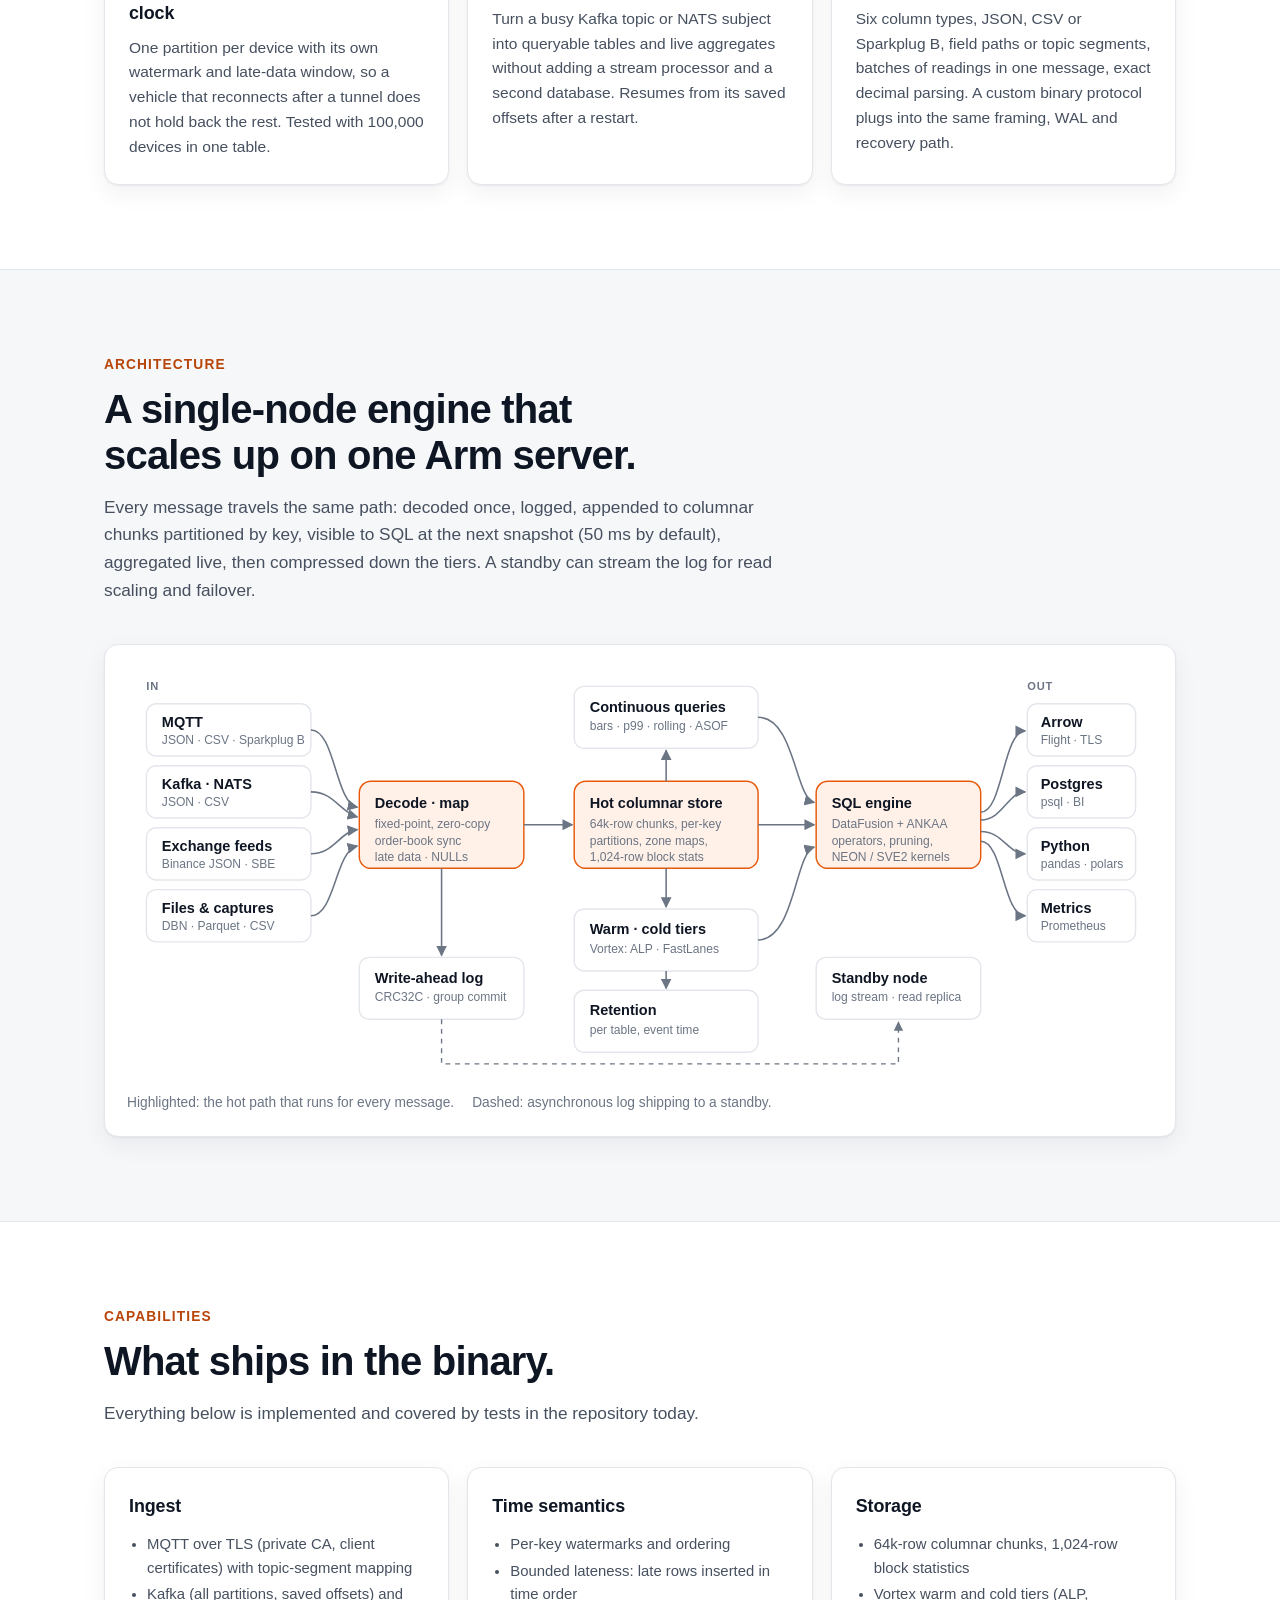
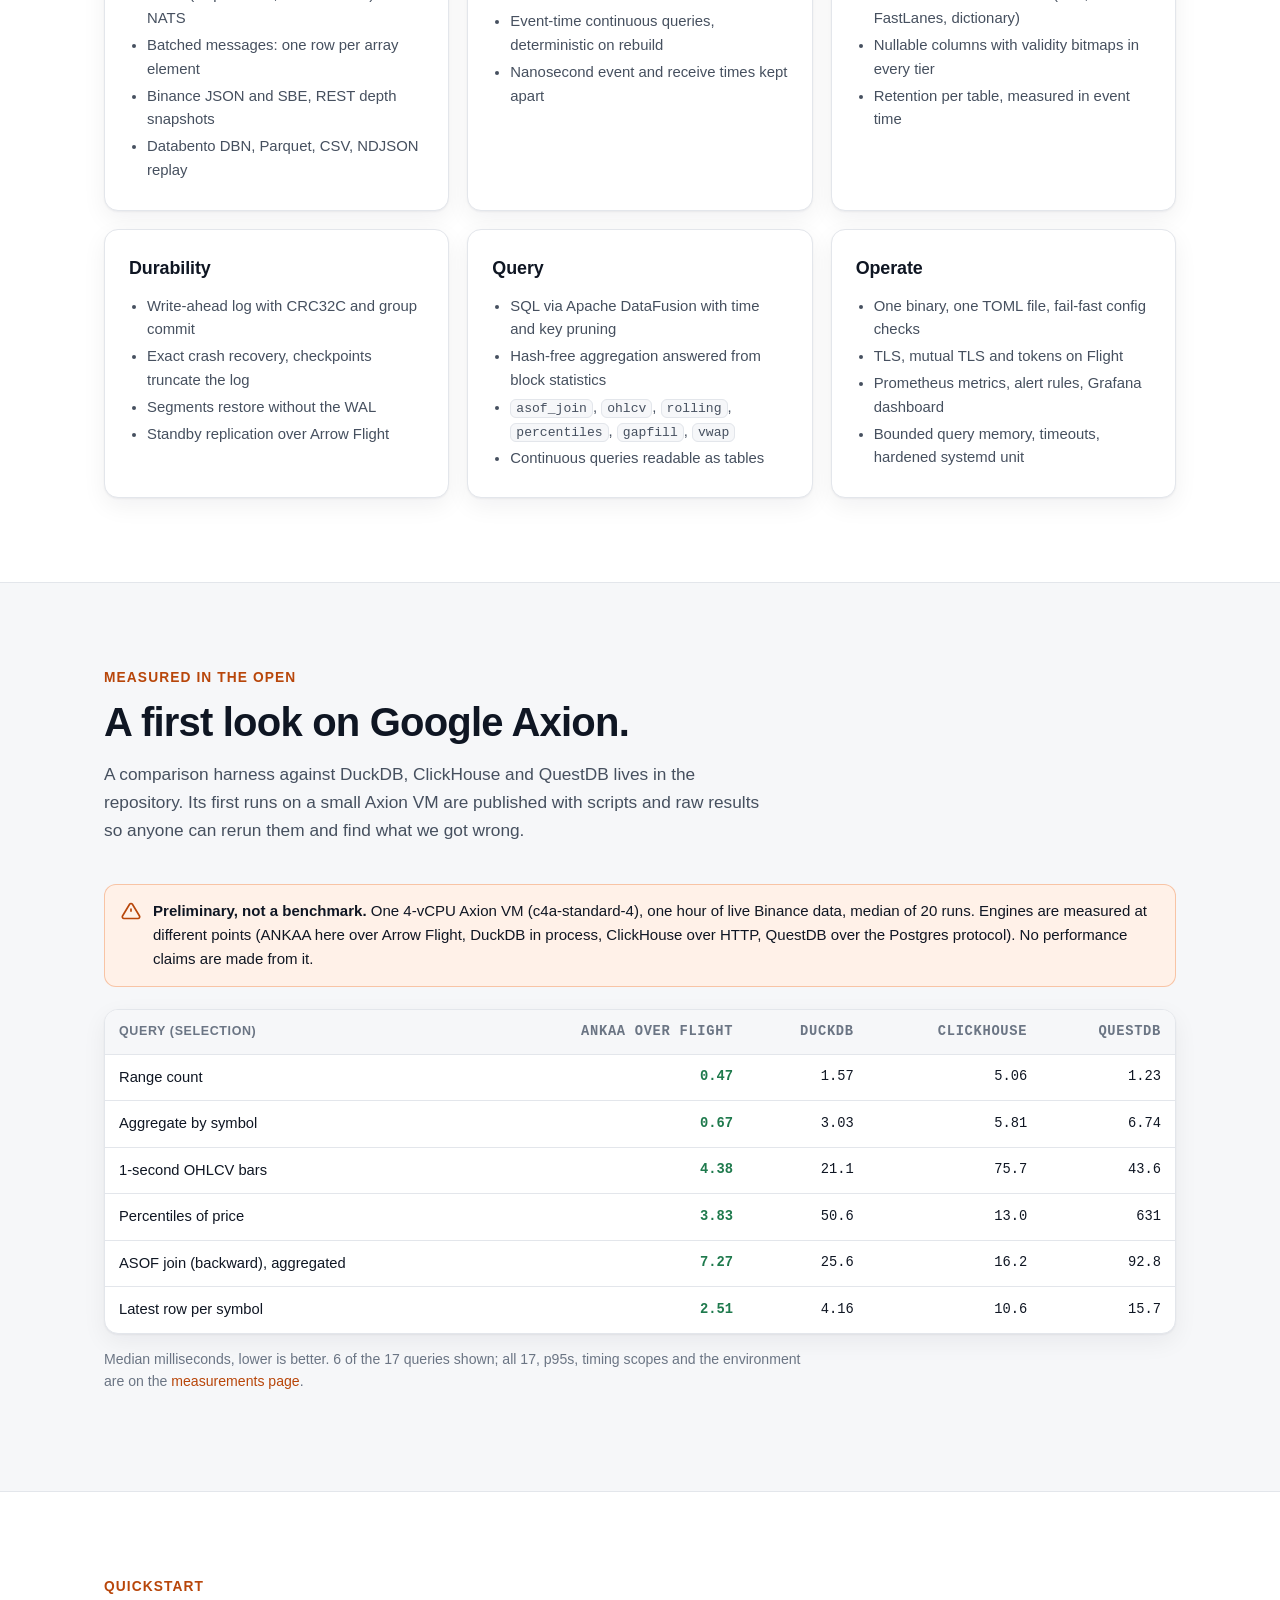
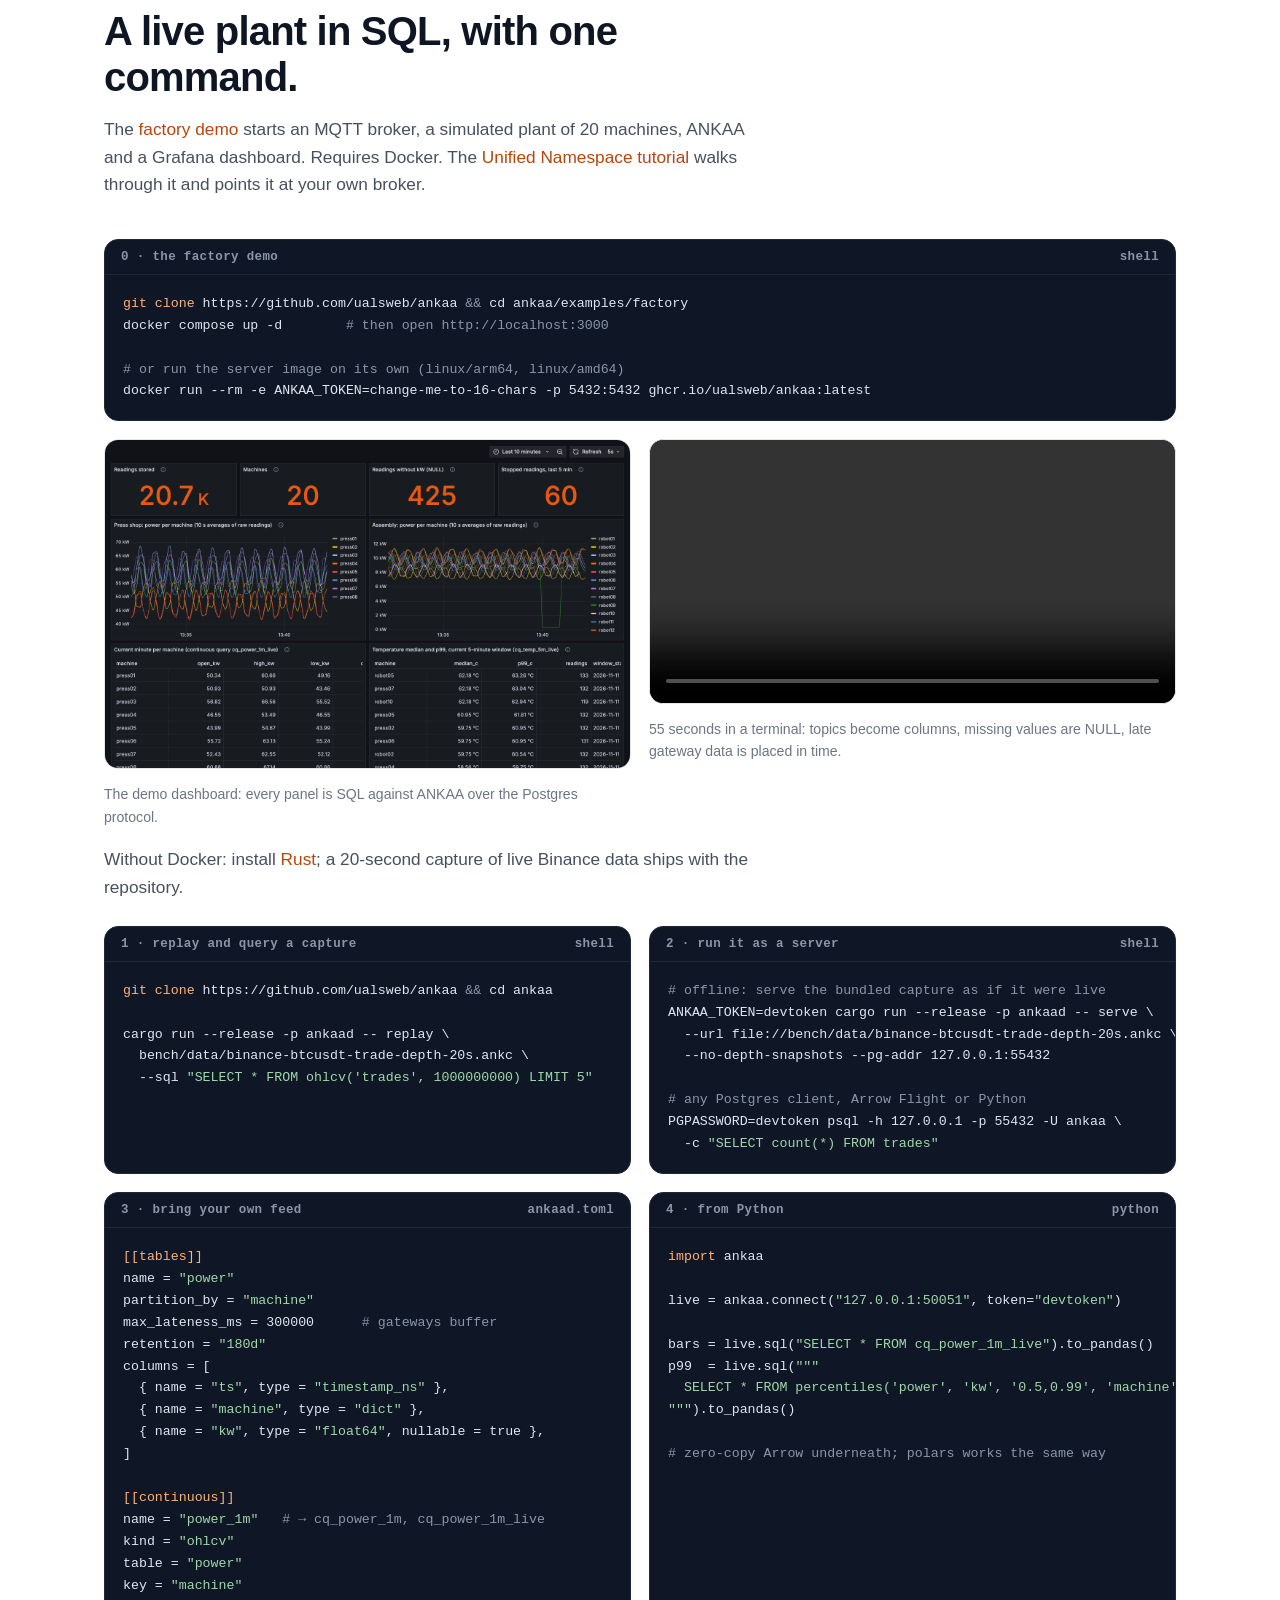
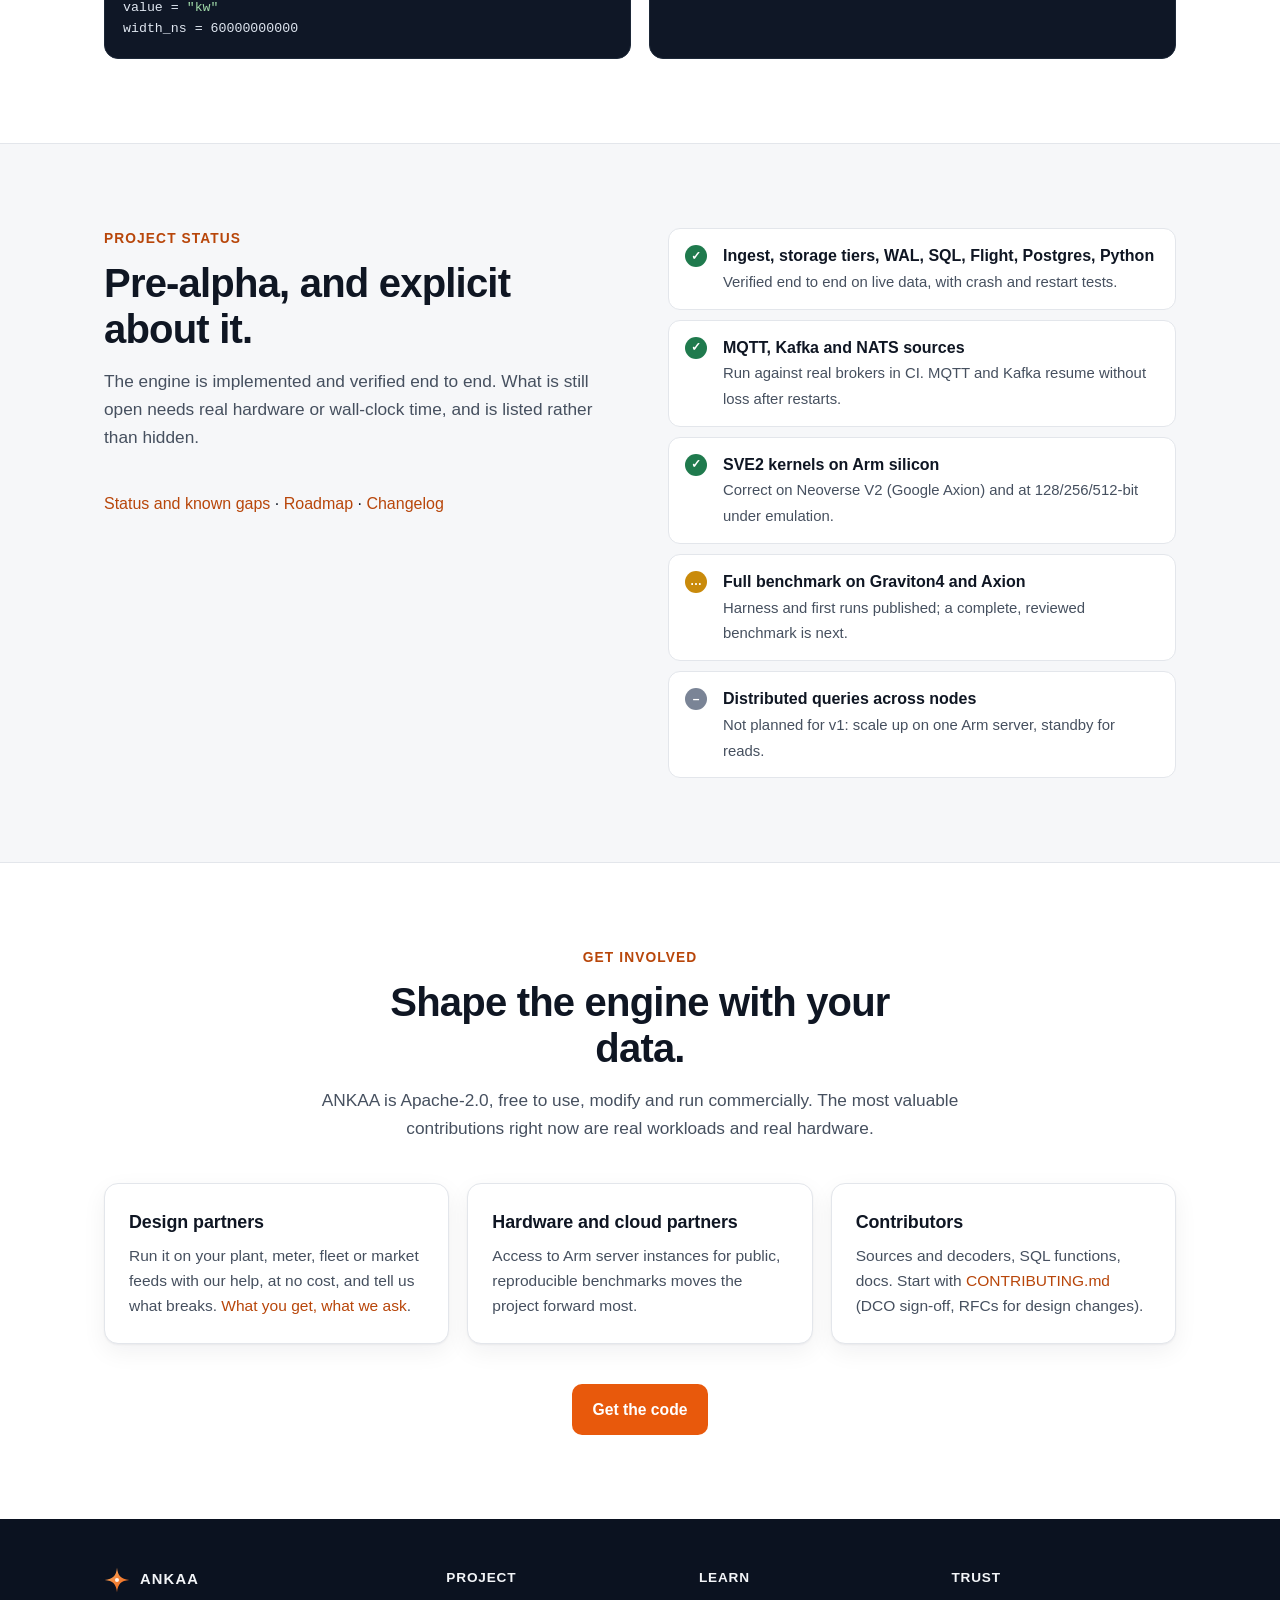
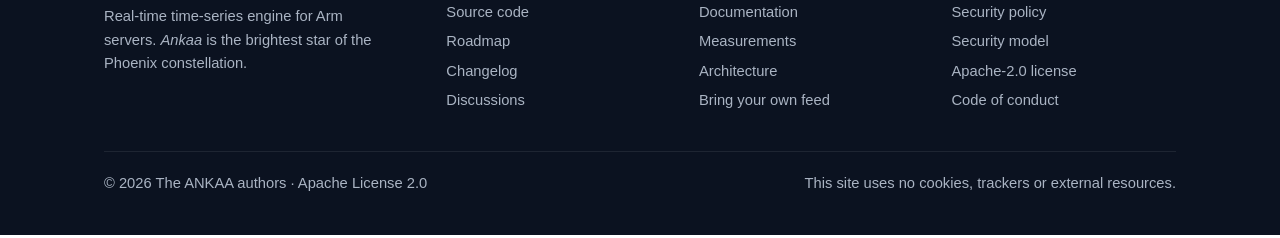
==== commit 7b035764: "feat(sql): gapfill() — regular series with null, locf or linear fills SELECT * FROM gapfill('power'," ====
--- a/site/index.html
+++ b/site/index.html
@@ -242,7 +242,7 @@
       <div class="card"><h3>Time semantics</h3><ul><li>Per-key watermarks and ordering</li><li>Bounded lateness: late rows inserted in time order</li><li>Event-time continuous queries, deterministic on rebuild</li><li>Nanosecond event and receive times kept apart</li></ul></div>
       <div class="card"><h3>Storage</h3><ul><li>64k-row columnar chunks, 1,024-row block statistics</li><li>Vortex warm and cold tiers (ALP, FastLanes, dictionary)</li><li>Nullable columns with validity bitmaps in every tier</li><li>Retention per table, measured in event time</li></ul></div>
       <div class="card"><h3>Durability</h3><ul><li>Write-ahead log with CRC32C and group commit</li><li>Exact crash recovery, checkpoints truncate the log</li><li>Segments restore without the WAL</li><li>Standby replication over Arrow Flight</li></ul></div>
-      <div class="card"><h3>Query</h3><ul><li>SQL via Apache DataFusion with time and key pruning</li><li>Hash-free aggregation answered from block statistics</li><li><code>asof_join</code>, <code>ohlcv</code>, <code>rolling</code>, <code>percentiles</code>, <code>vwap</code></li><li>Continuous queries readable as tables</li></ul></div>
+      <div class="card"><h3>Query</h3><ul><li>SQL via Apache DataFusion with time and key pruning</li><li>Hash-free aggregation answered from block statistics</li><li><code>asof_join</code>, <code>ohlcv</code>, <code>rolling</code>, <code>percentiles</code>, <code>gapfill</code>, <code>vwap</code></li><li>Continuous queries readable as tables</li></ul></div>
       <div class="card"><h3>Operate</h3><ul><li>One binary, one TOML file, fail-fast config checks</li><li>TLS, mutual TLS and tokens on Flight</li><li>Prometheus metrics, alert rules, Grafana dashboard</li><li>Bounded query memory, timeouts, hardened systemd unit</li></ul></div>
     </div>
   </div>
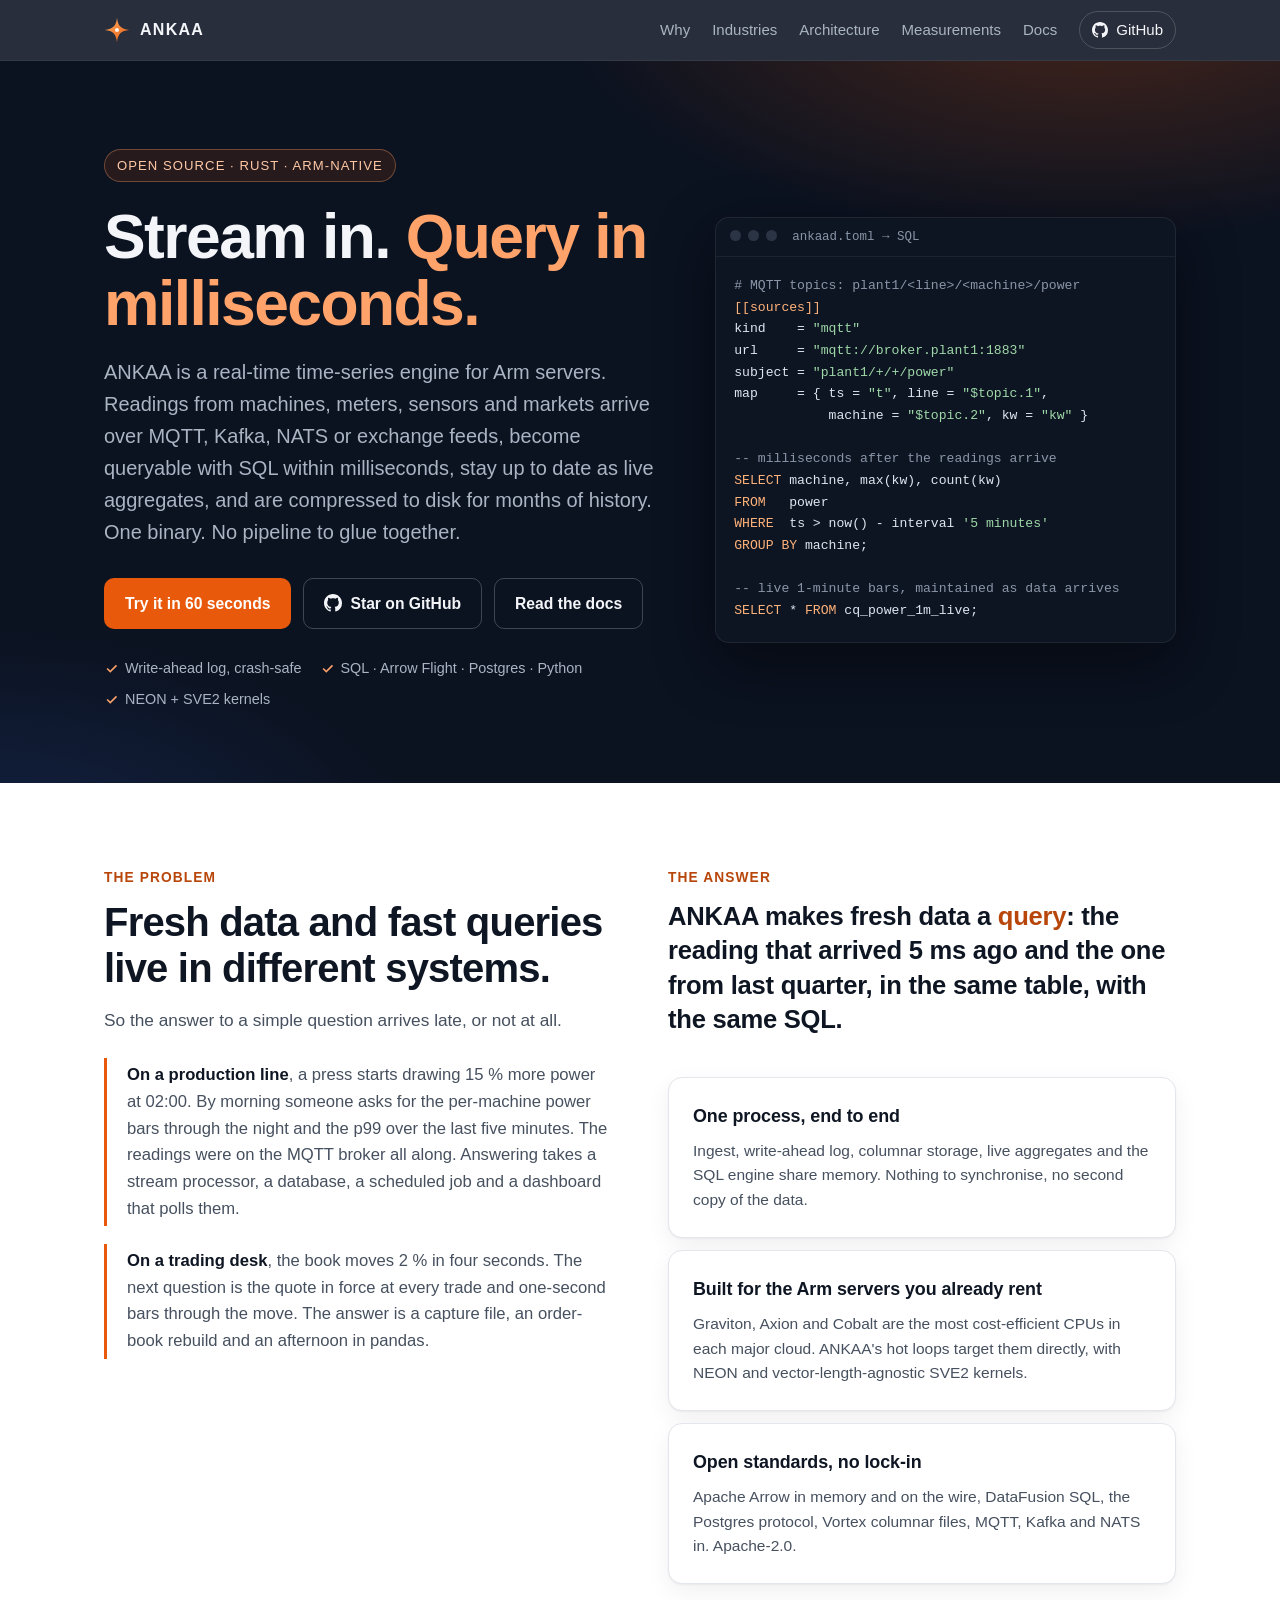
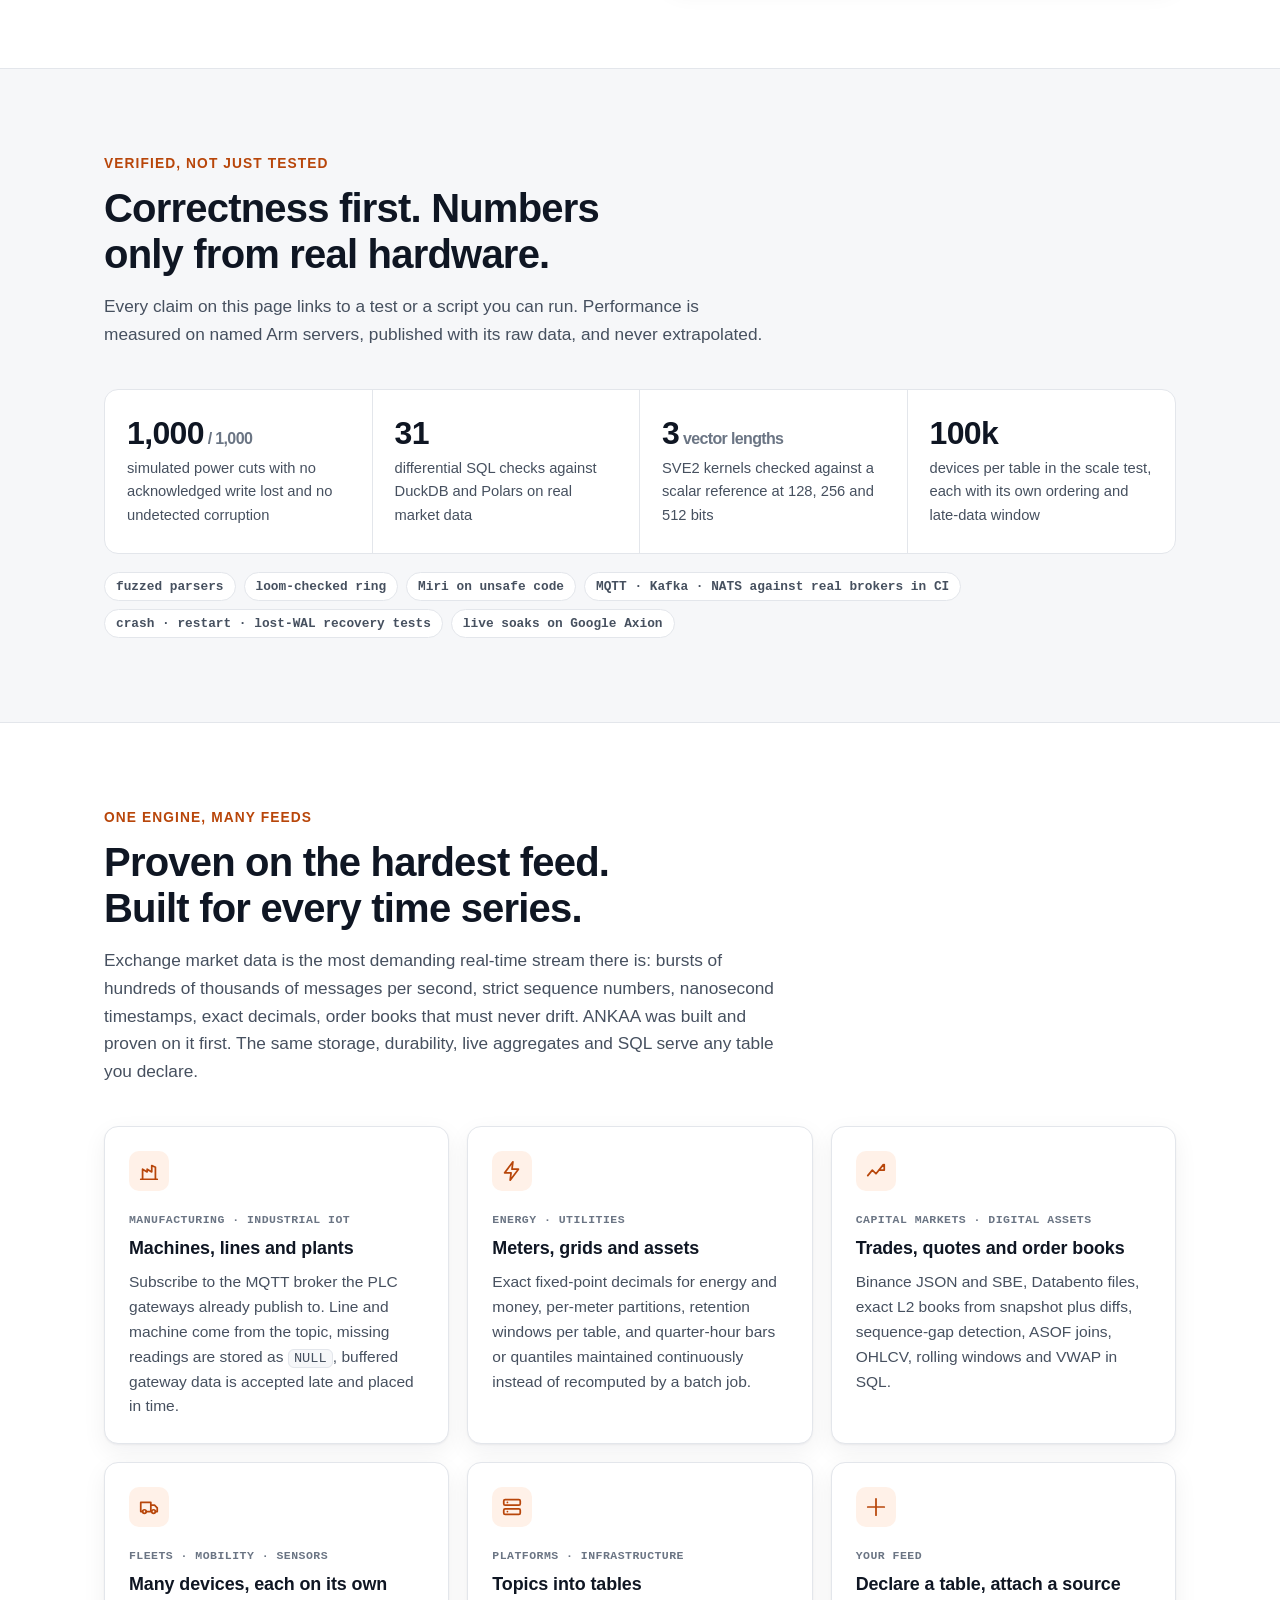
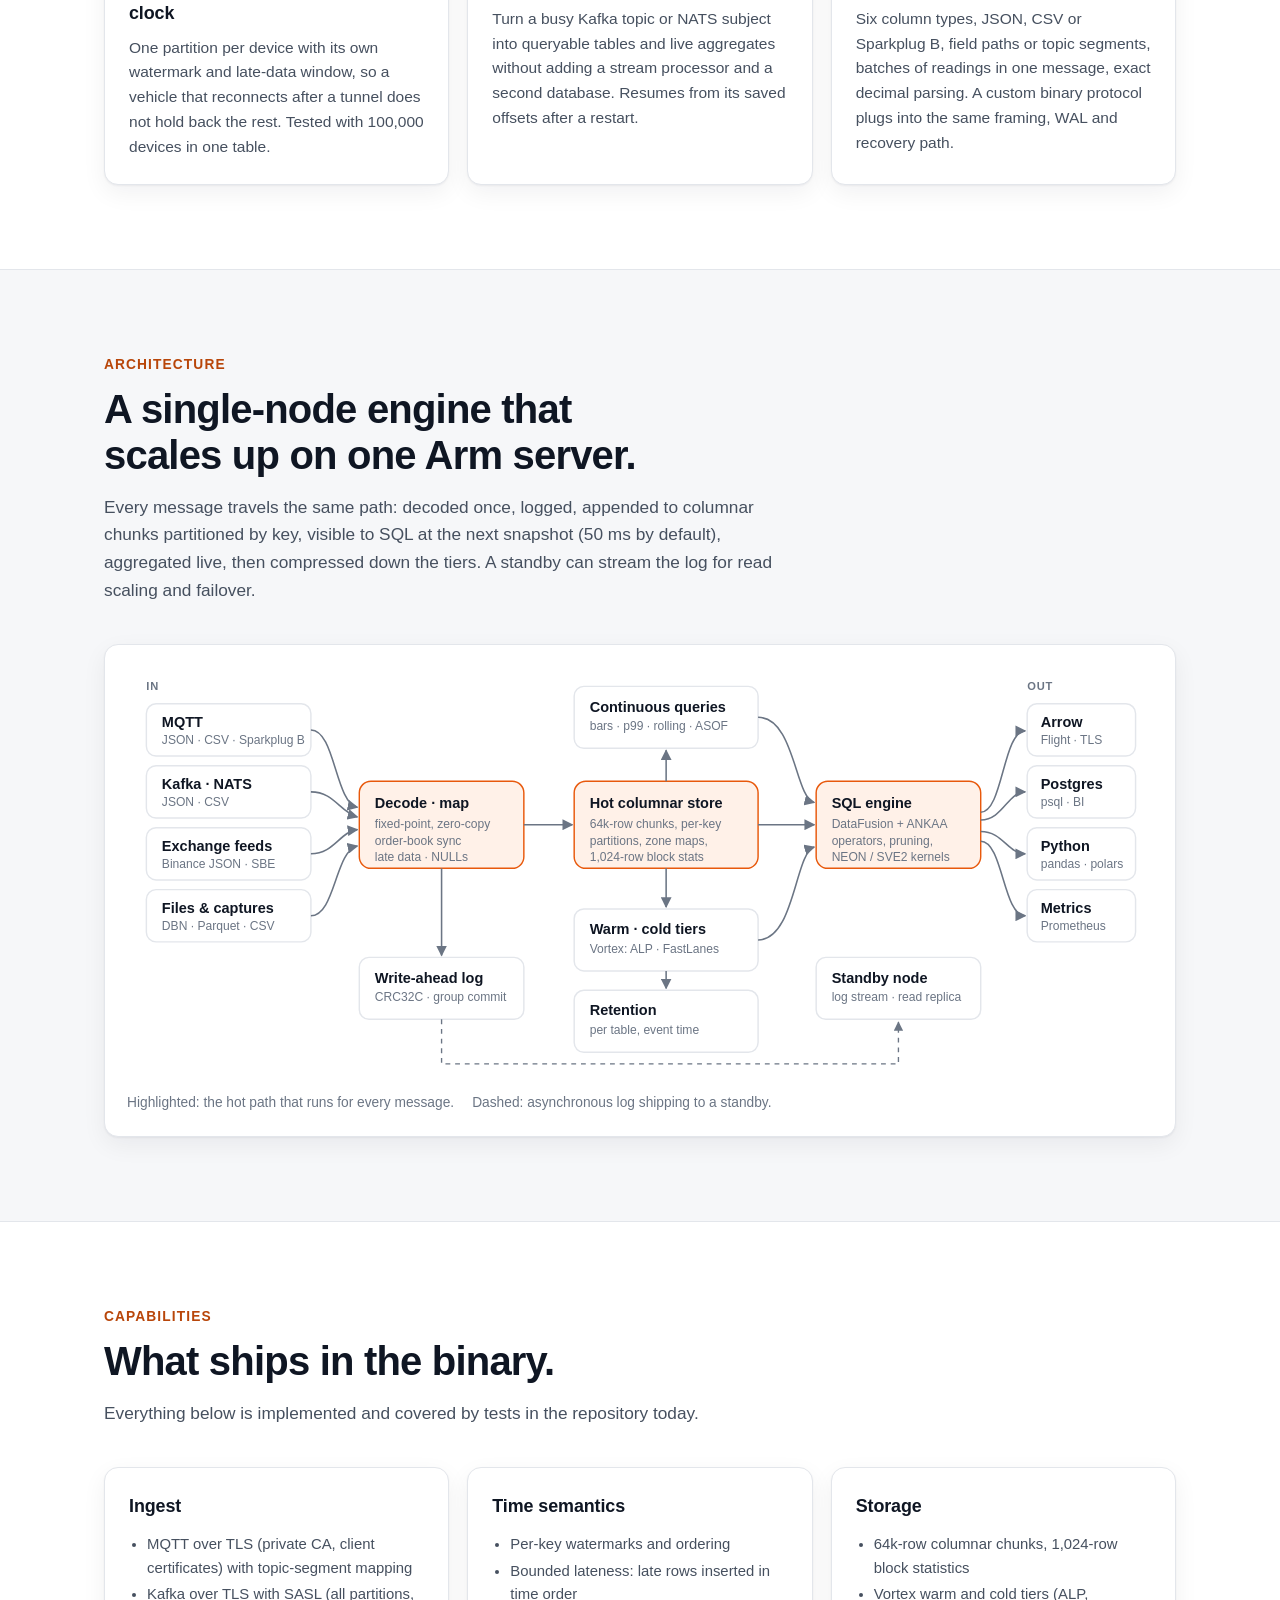
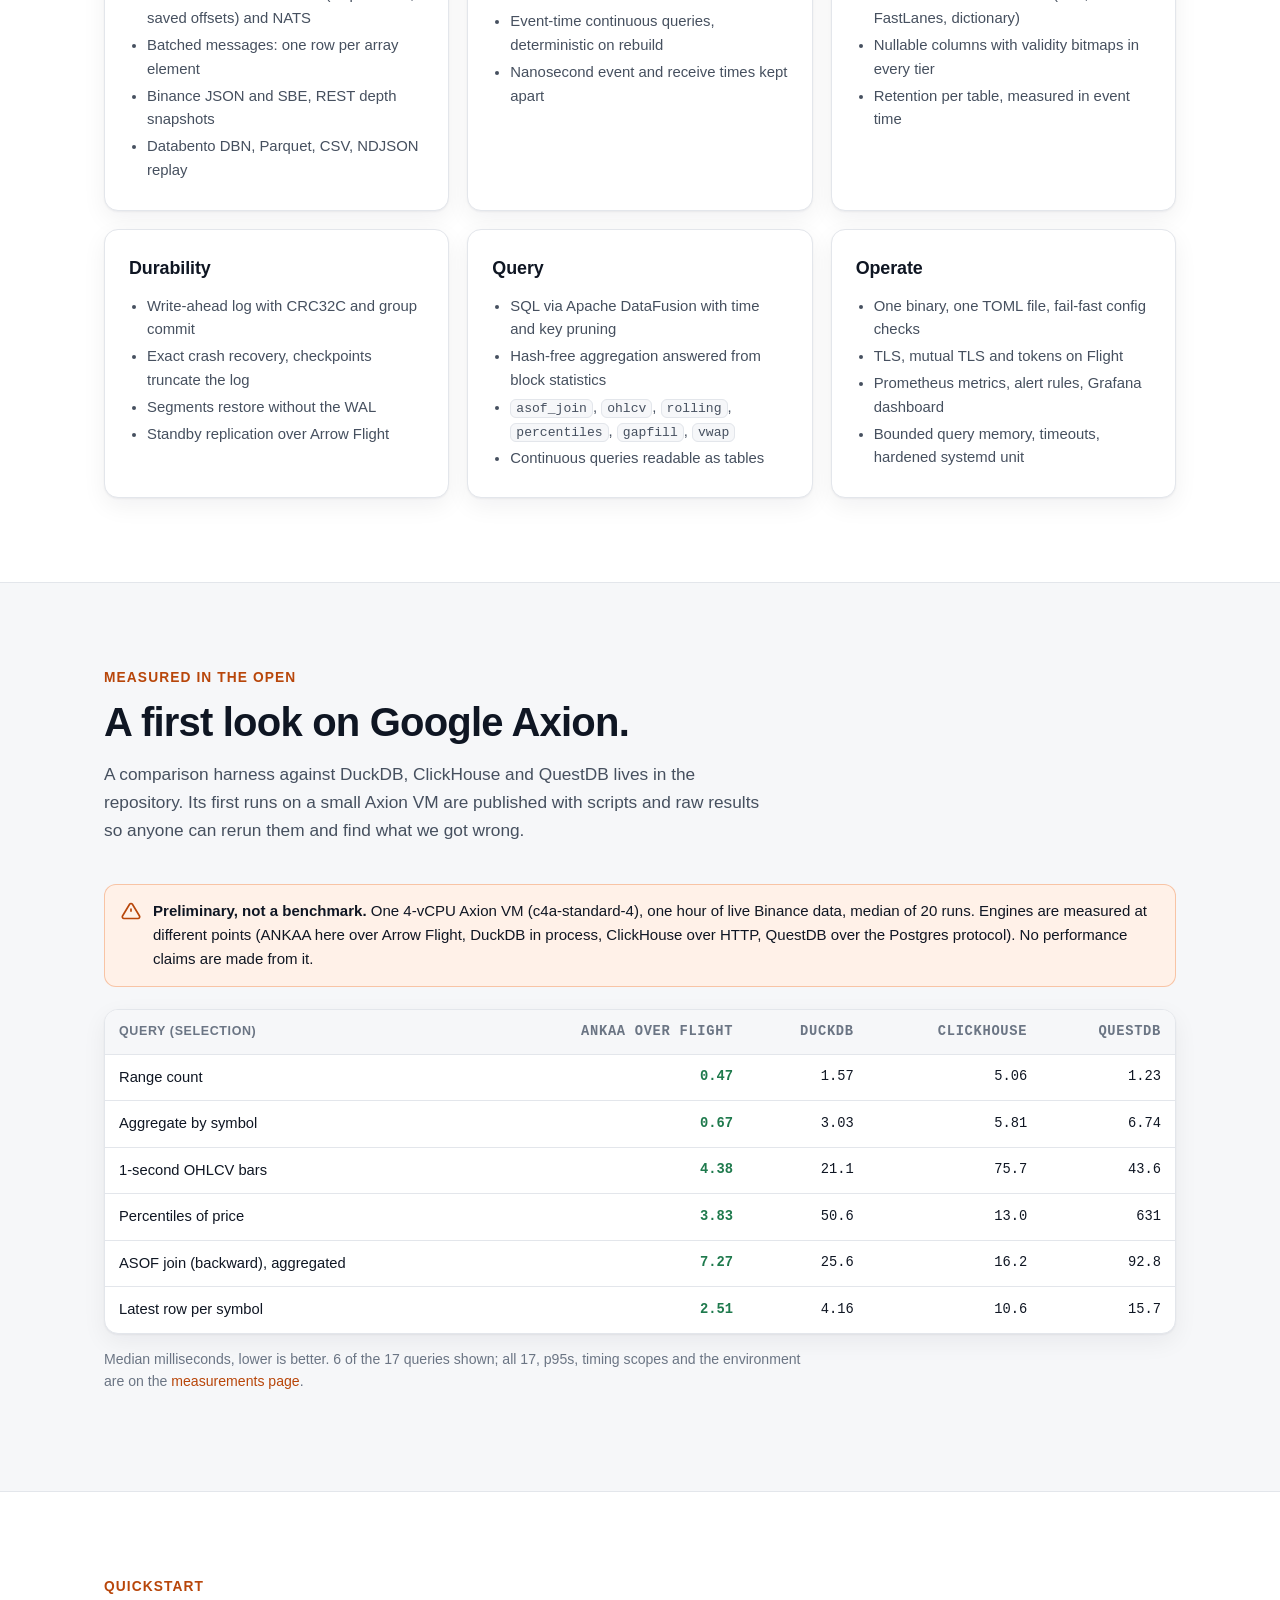
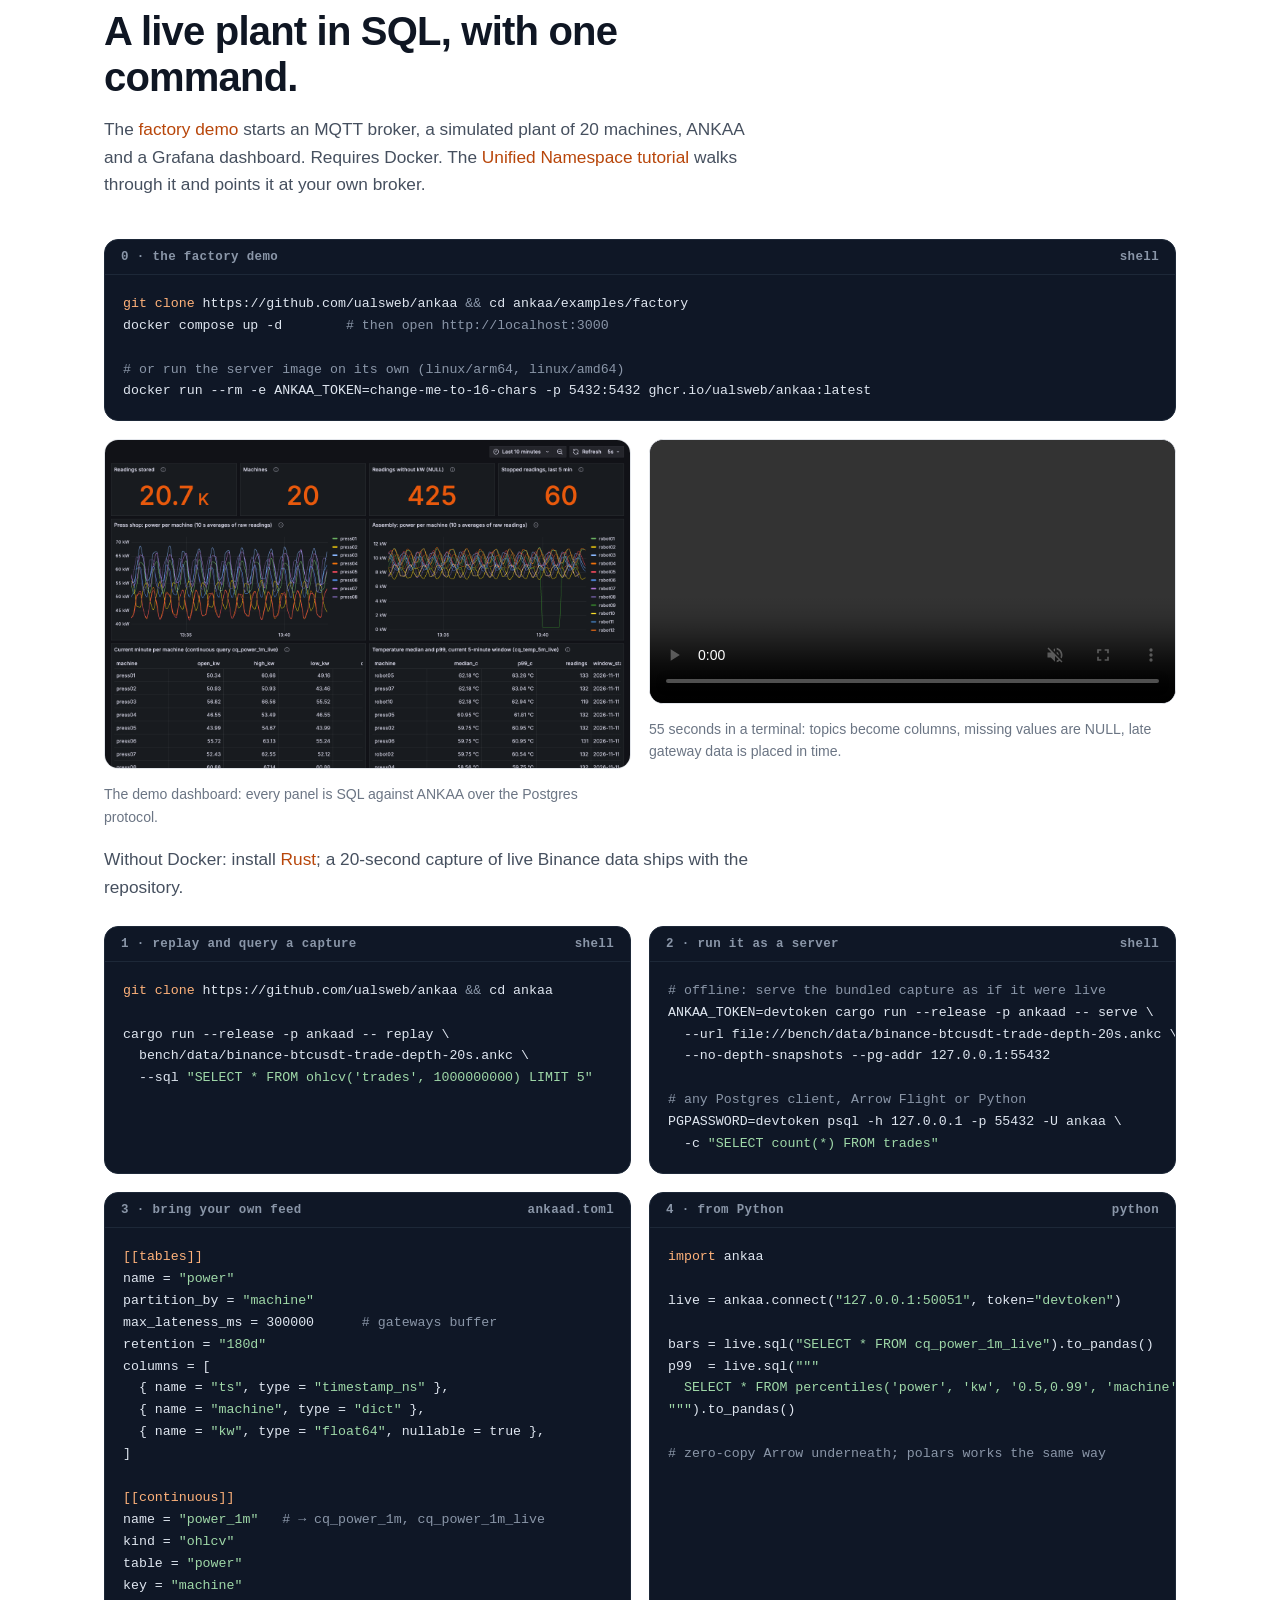
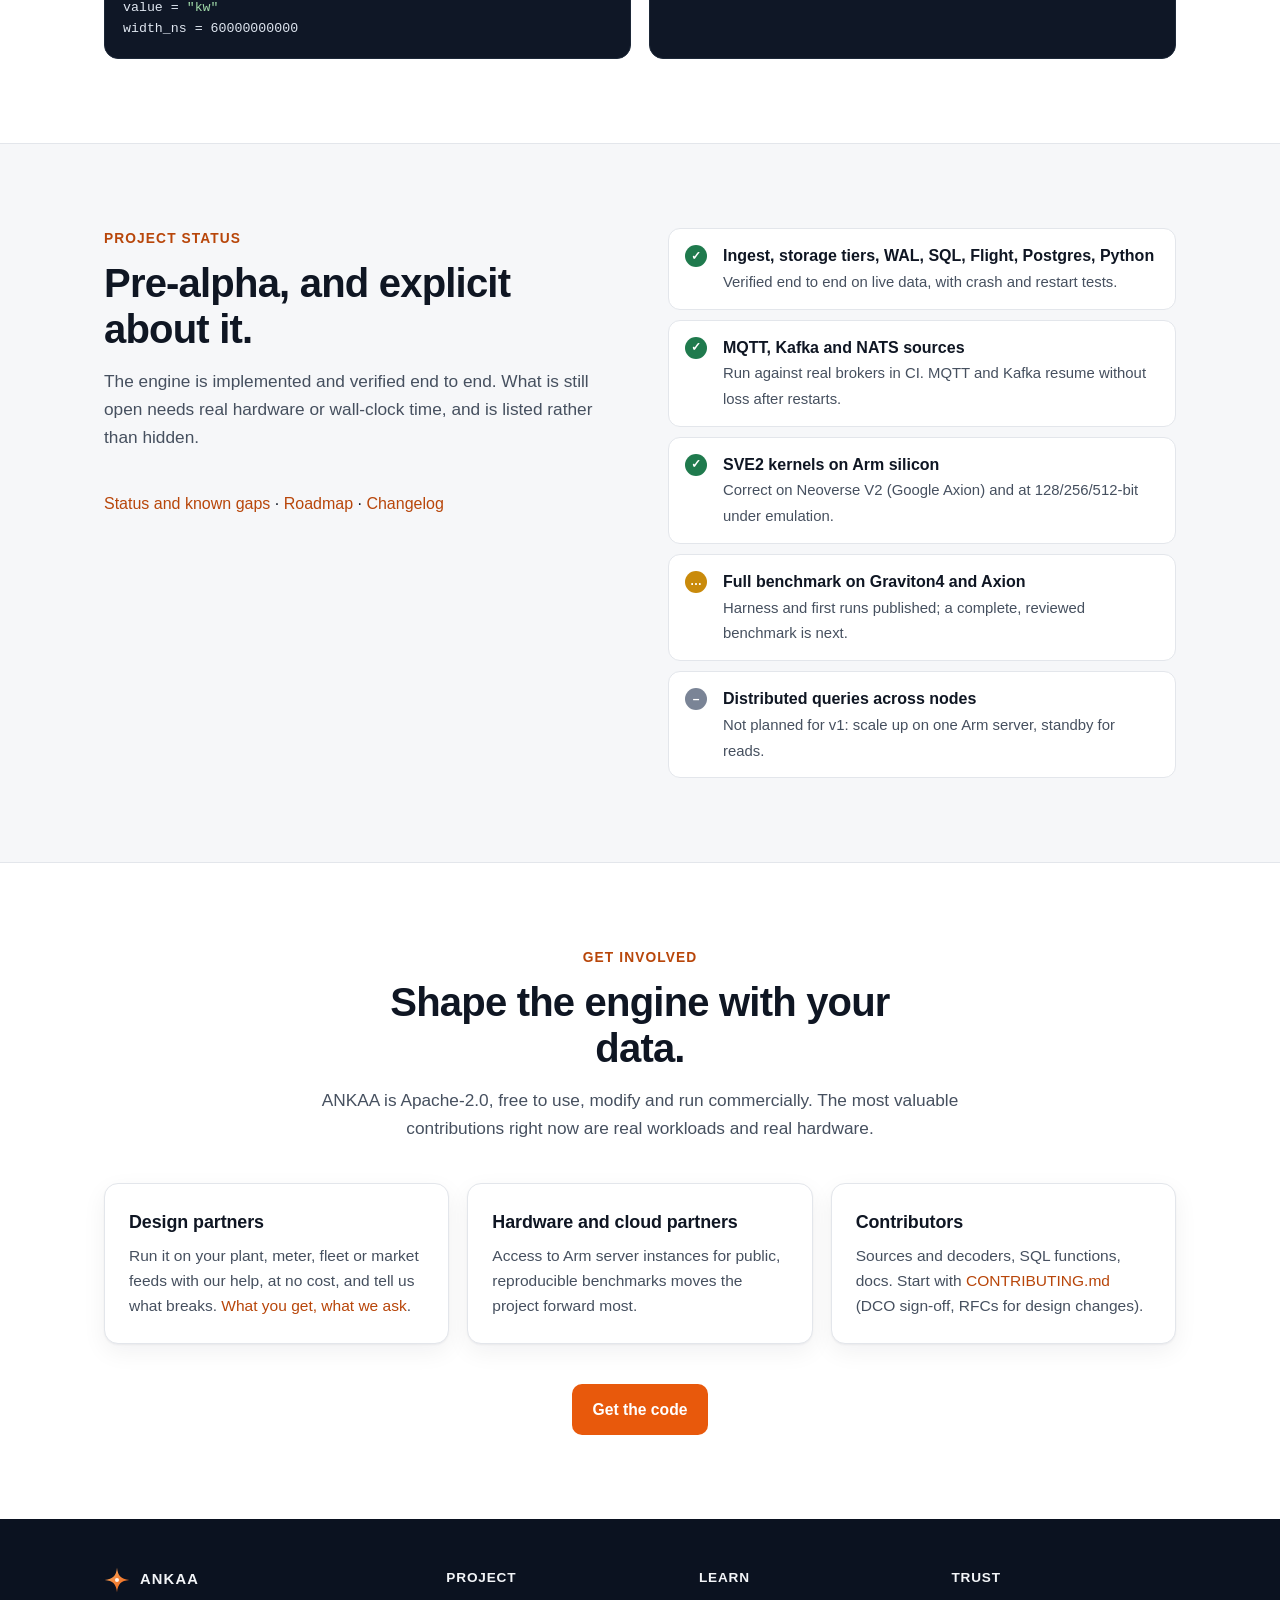
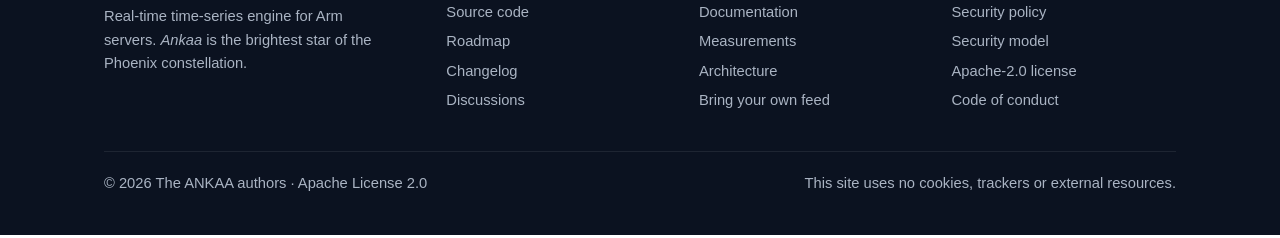
==== commit ff757f52: "docs: Kafka over TLS with SASL, and why there are no consumer groups generic-ingest.md gains a "Kafk" ====
--- a/site/index.html
+++ b/site/index.html
@@ -238,7 +238,7 @@
     <h2>What ships in the binary.</h2>
     <p class="sub">Everything below is implemented and covered by tests in the repository today.</p>
     <div class="grid g3">
-      <div class="card"><h3>Ingest</h3><ul><li>MQTT over TLS (private CA, client certificates) with topic-segment mapping</li><li>Kafka (all partitions, saved offsets) and NATS</li><li>Batched messages: one row per array element</li><li>Binance JSON and SBE, REST depth snapshots</li><li>Databento DBN, Parquet, CSV, NDJSON replay</li></ul></div>
+      <div class="card"><h3>Ingest</h3><ul><li>MQTT over TLS (private CA, client certificates) with topic-segment mapping</li><li>Kafka over TLS with SASL (all partitions, saved offsets) and NATS</li><li>Batched messages: one row per array element</li><li>Binance JSON and SBE, REST depth snapshots</li><li>Databento DBN, Parquet, CSV, NDJSON replay</li></ul></div>
       <div class="card"><h3>Time semantics</h3><ul><li>Per-key watermarks and ordering</li><li>Bounded lateness: late rows inserted in time order</li><li>Event-time continuous queries, deterministic on rebuild</li><li>Nanosecond event and receive times kept apart</li></ul></div>
       <div class="card"><h3>Storage</h3><ul><li>64k-row columnar chunks, 1,024-row block statistics</li><li>Vortex warm and cold tiers (ALP, FastLanes, dictionary)</li><li>Nullable columns with validity bitmaps in every tier</li><li>Retention per table, measured in event time</li></ul></div>
       <div class="card"><h3>Durability</h3><ul><li>Write-ahead log with CRC32C and group commit</li><li>Exact crash recovery, checkpoints truncate the log</li><li>Segments restore without the WAL</li><li>Standby replication over Arrow Flight</li></ul></div>
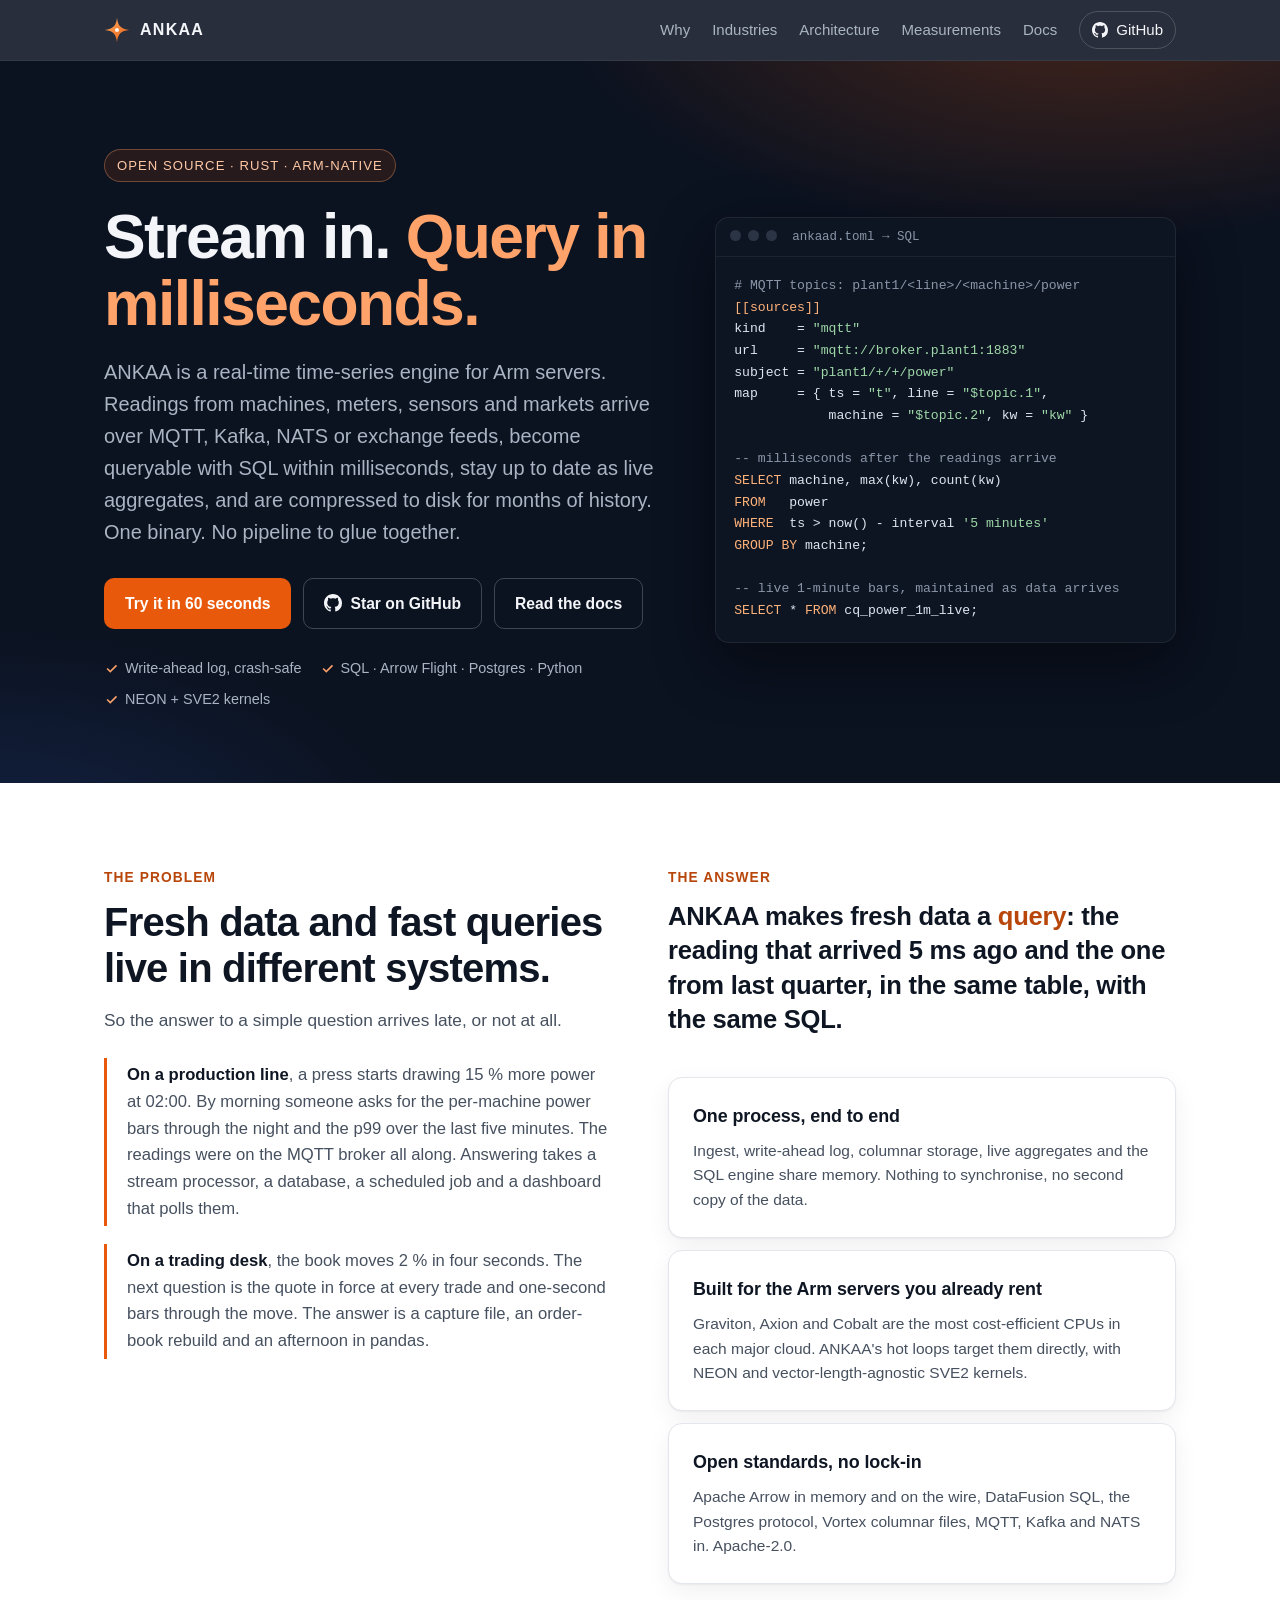
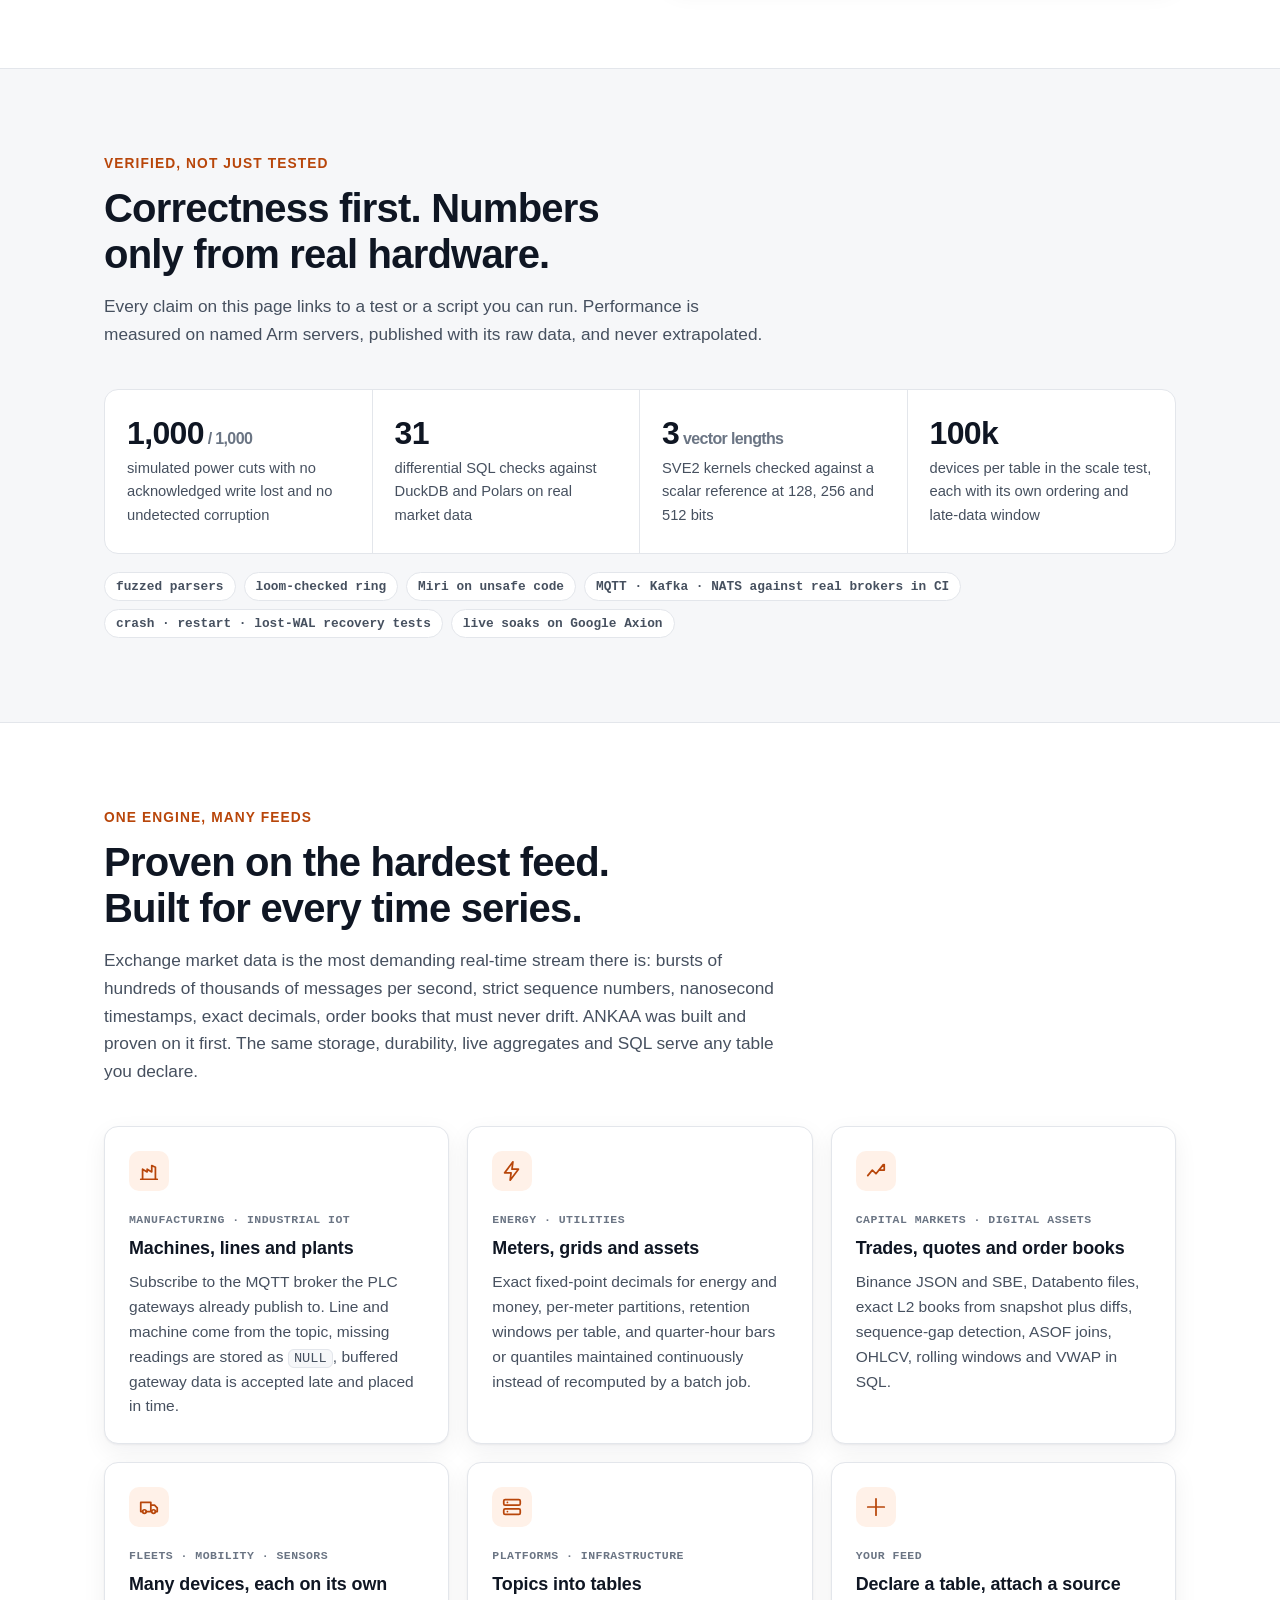
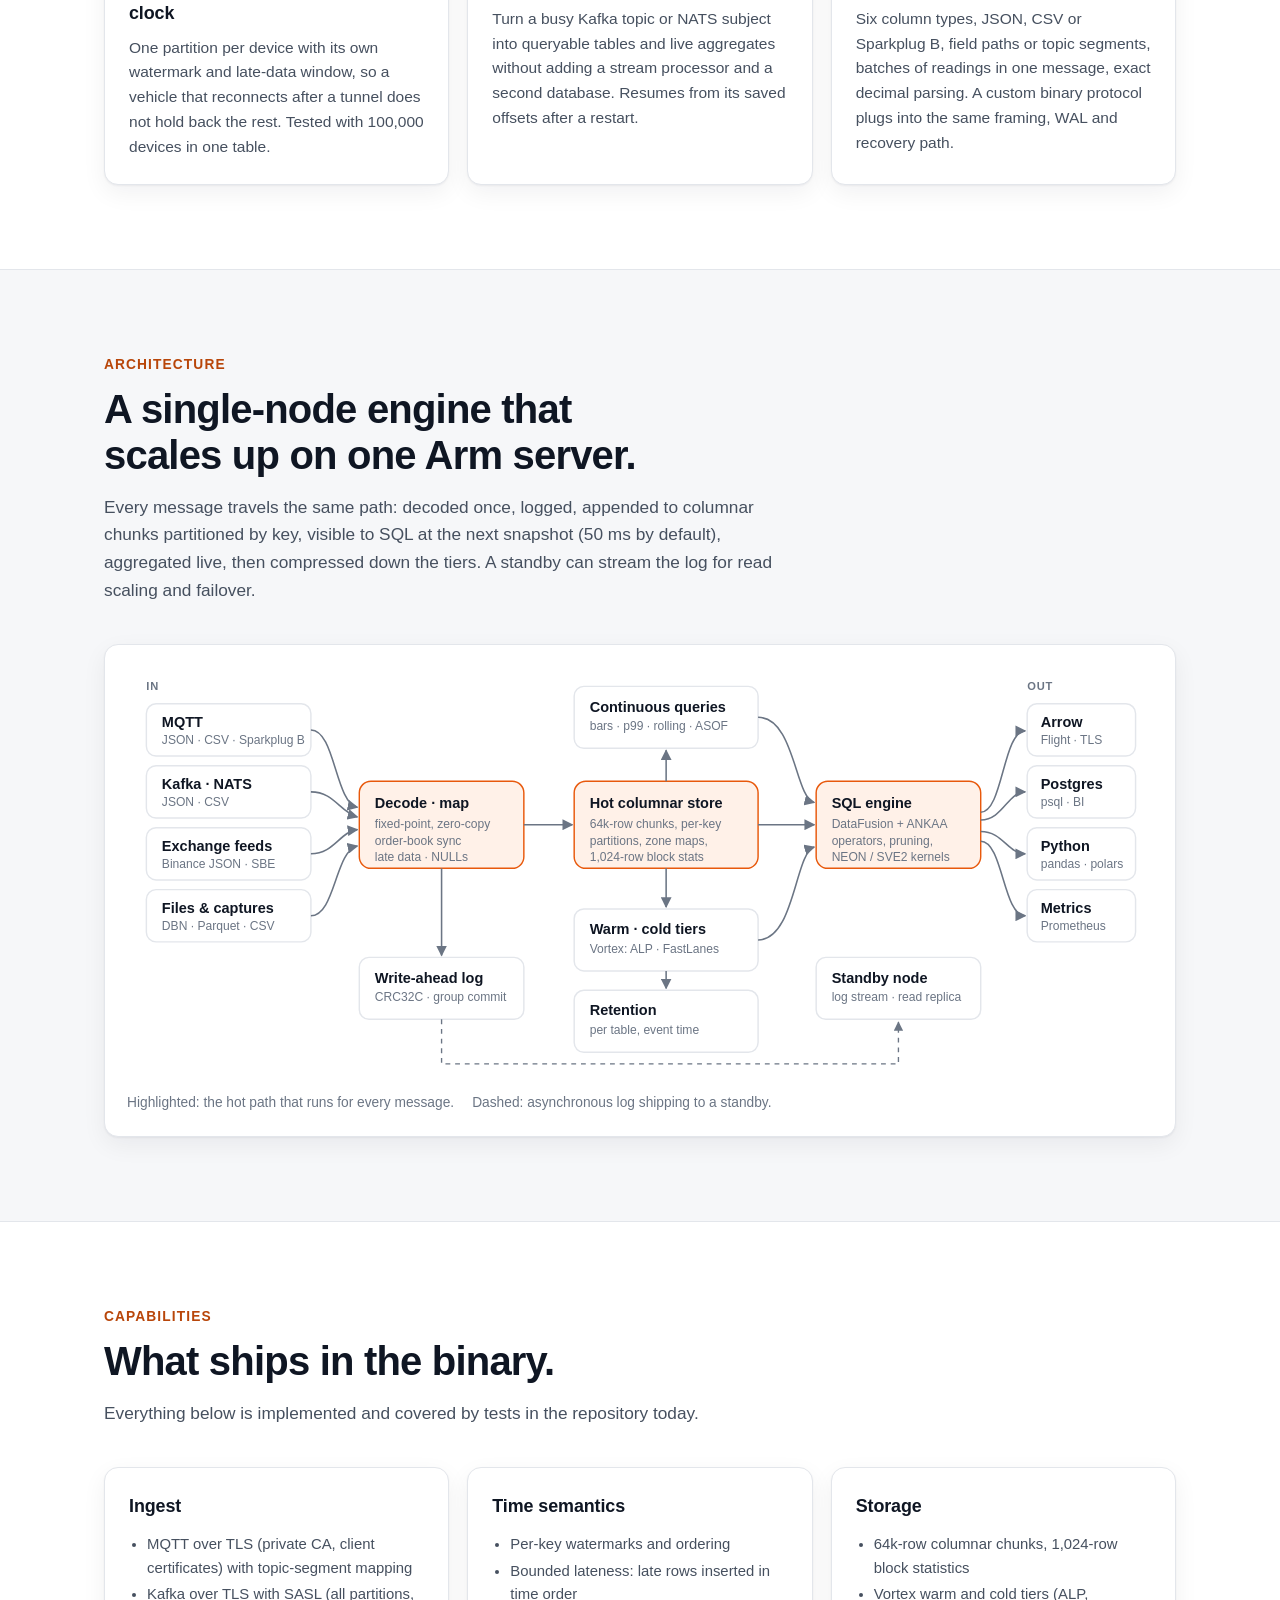
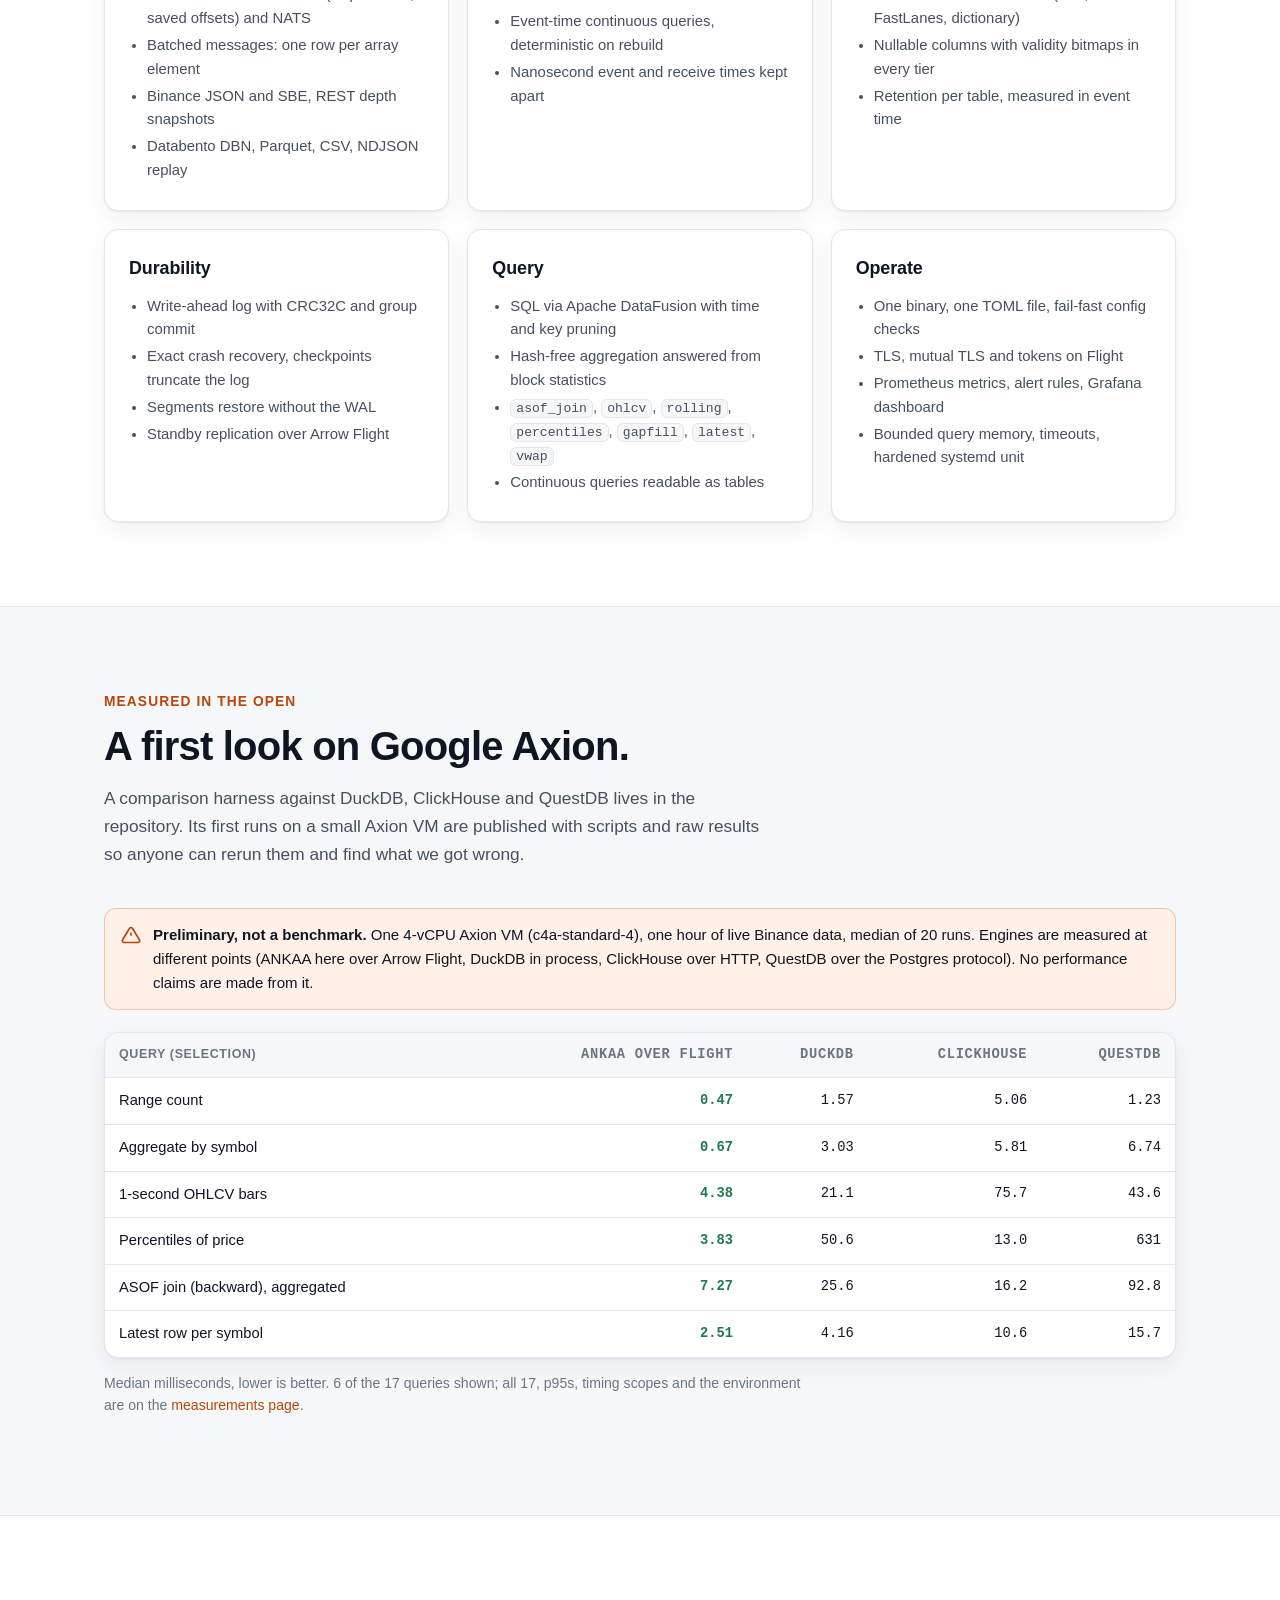
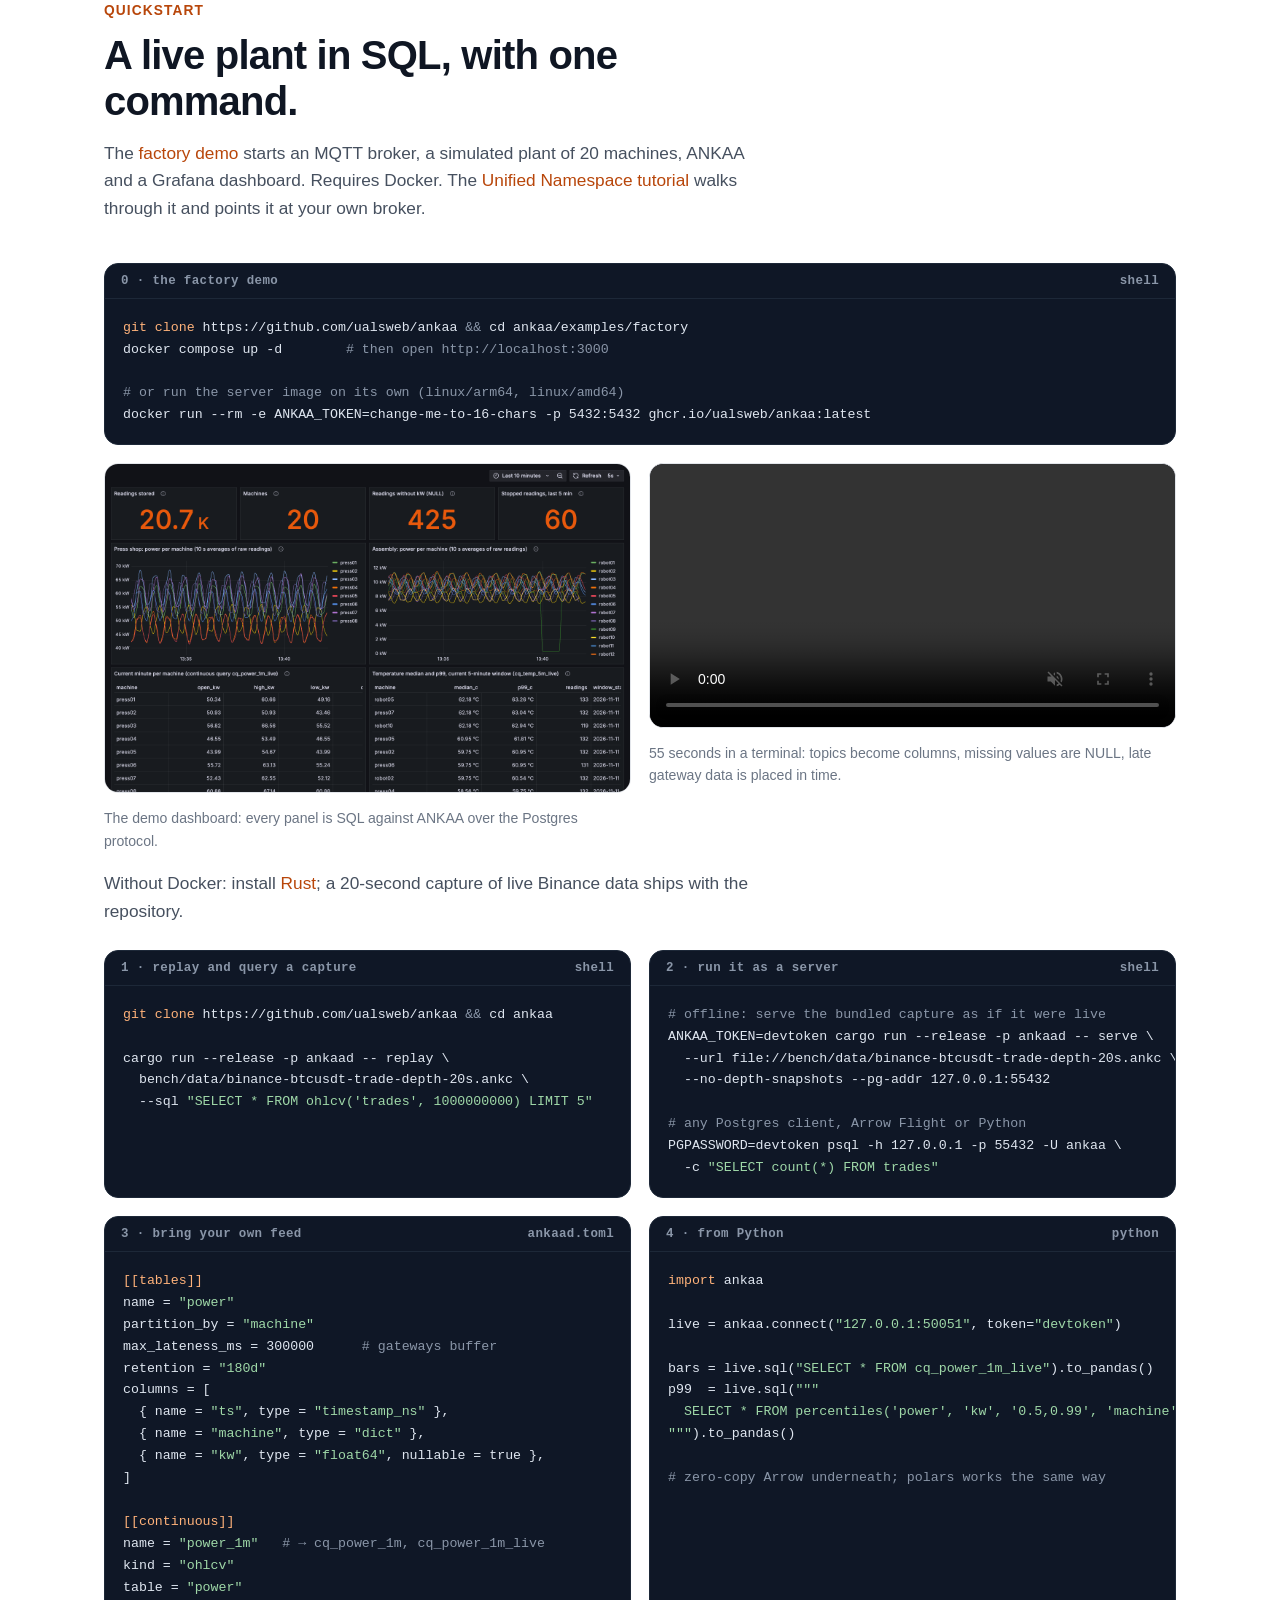
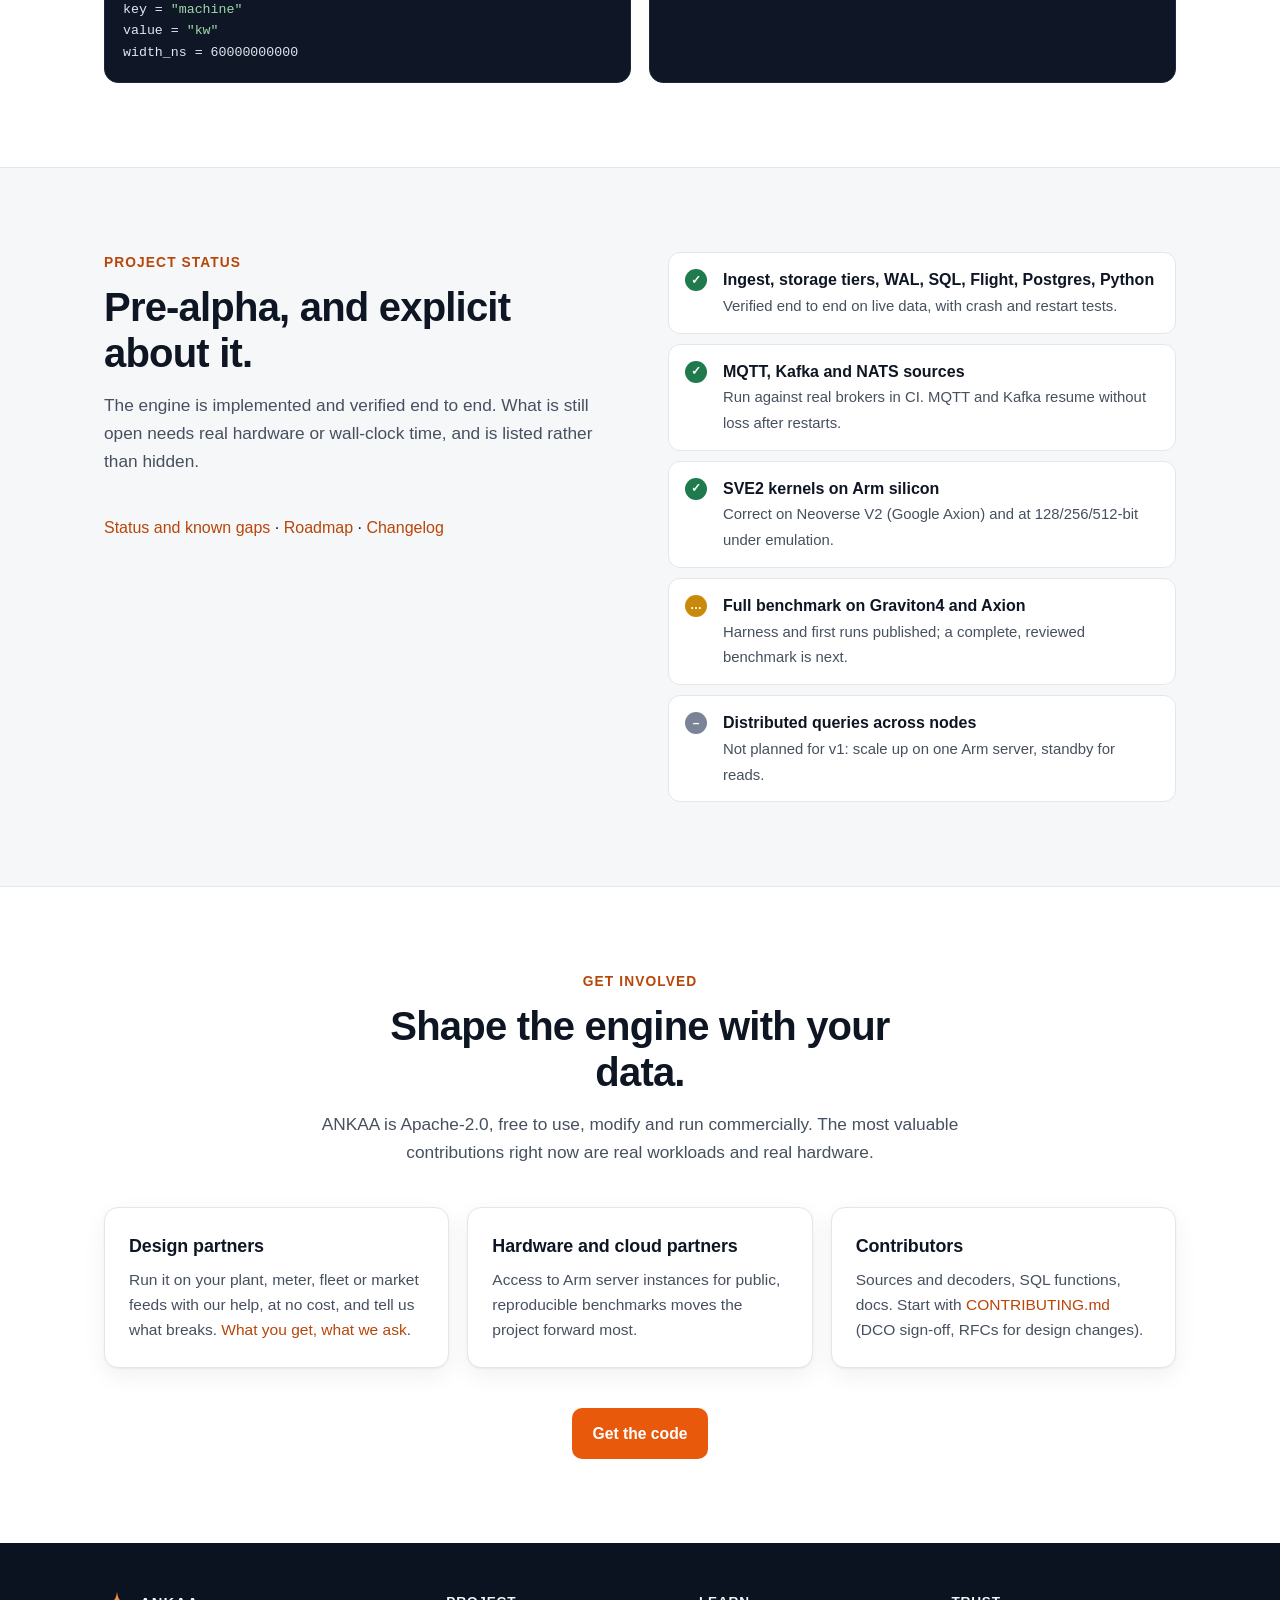
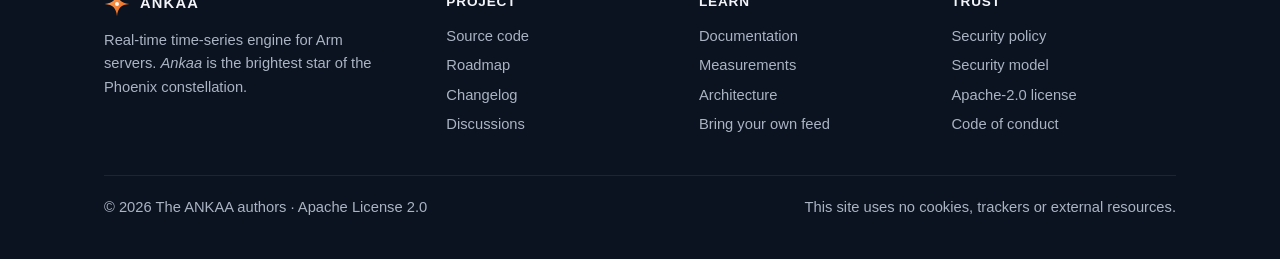
==== commit f7a41222: "docs: latest() and row ranges of compressed chunks; lastpoint uses latest() Signed-off-by: Urtzi Alf" ====
--- a/site/index.html
+++ b/site/index.html
@@ -242,7 +242,7 @@
       <div class="card"><h3>Time semantics</h3><ul><li>Per-key watermarks and ordering</li><li>Bounded lateness: late rows inserted in time order</li><li>Event-time continuous queries, deterministic on rebuild</li><li>Nanosecond event and receive times kept apart</li></ul></div>
       <div class="card"><h3>Storage</h3><ul><li>64k-row columnar chunks, 1,024-row block statistics</li><li>Vortex warm and cold tiers (ALP, FastLanes, dictionary)</li><li>Nullable columns with validity bitmaps in every tier</li><li>Retention per table, measured in event time</li></ul></div>
       <div class="card"><h3>Durability</h3><ul><li>Write-ahead log with CRC32C and group commit</li><li>Exact crash recovery, checkpoints truncate the log</li><li>Segments restore without the WAL</li><li>Standby replication over Arrow Flight</li></ul></div>
-      <div class="card"><h3>Query</h3><ul><li>SQL via Apache DataFusion with time and key pruning</li><li>Hash-free aggregation answered from block statistics</li><li><code>asof_join</code>, <code>ohlcv</code>, <code>rolling</code>, <code>percentiles</code>, <code>gapfill</code>, <code>vwap</code></li><li>Continuous queries readable as tables</li></ul></div>
+      <div class="card"><h3>Query</h3><ul><li>SQL via Apache DataFusion with time and key pruning</li><li>Hash-free aggregation answered from block statistics</li><li><code>asof_join</code>, <code>ohlcv</code>, <code>rolling</code>, <code>percentiles</code>, <code>gapfill</code>, <code>latest</code>, <code>vwap</code></li><li>Continuous queries readable as tables</li></ul></div>
       <div class="card"><h3>Operate</h3><ul><li>One binary, one TOML file, fail-fast config checks</li><li>TLS, mutual TLS and tokens on Flight</li><li>Prometheus metrics, alert rules, Grafana dashboard</li><li>Bounded query memory, timeouts, hardened systemd unit</li></ul></div>
     </div>
   </div>
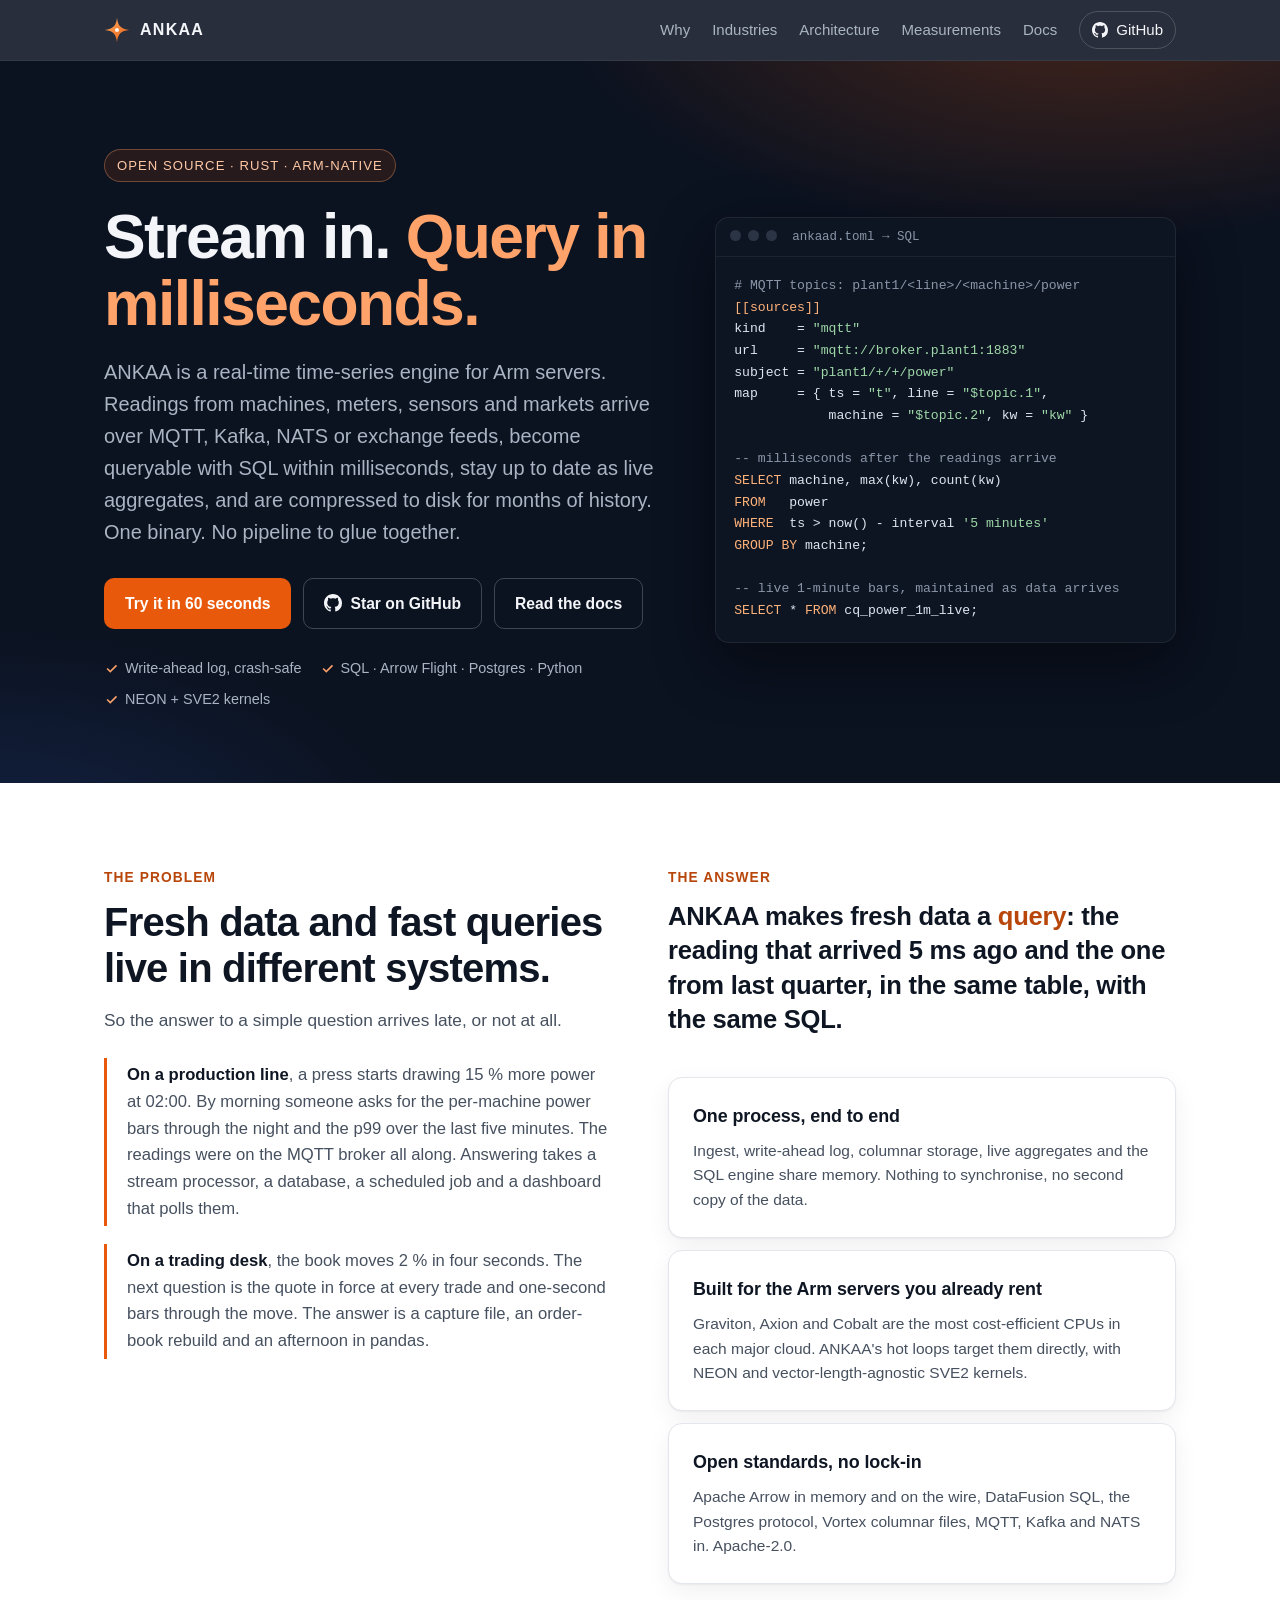
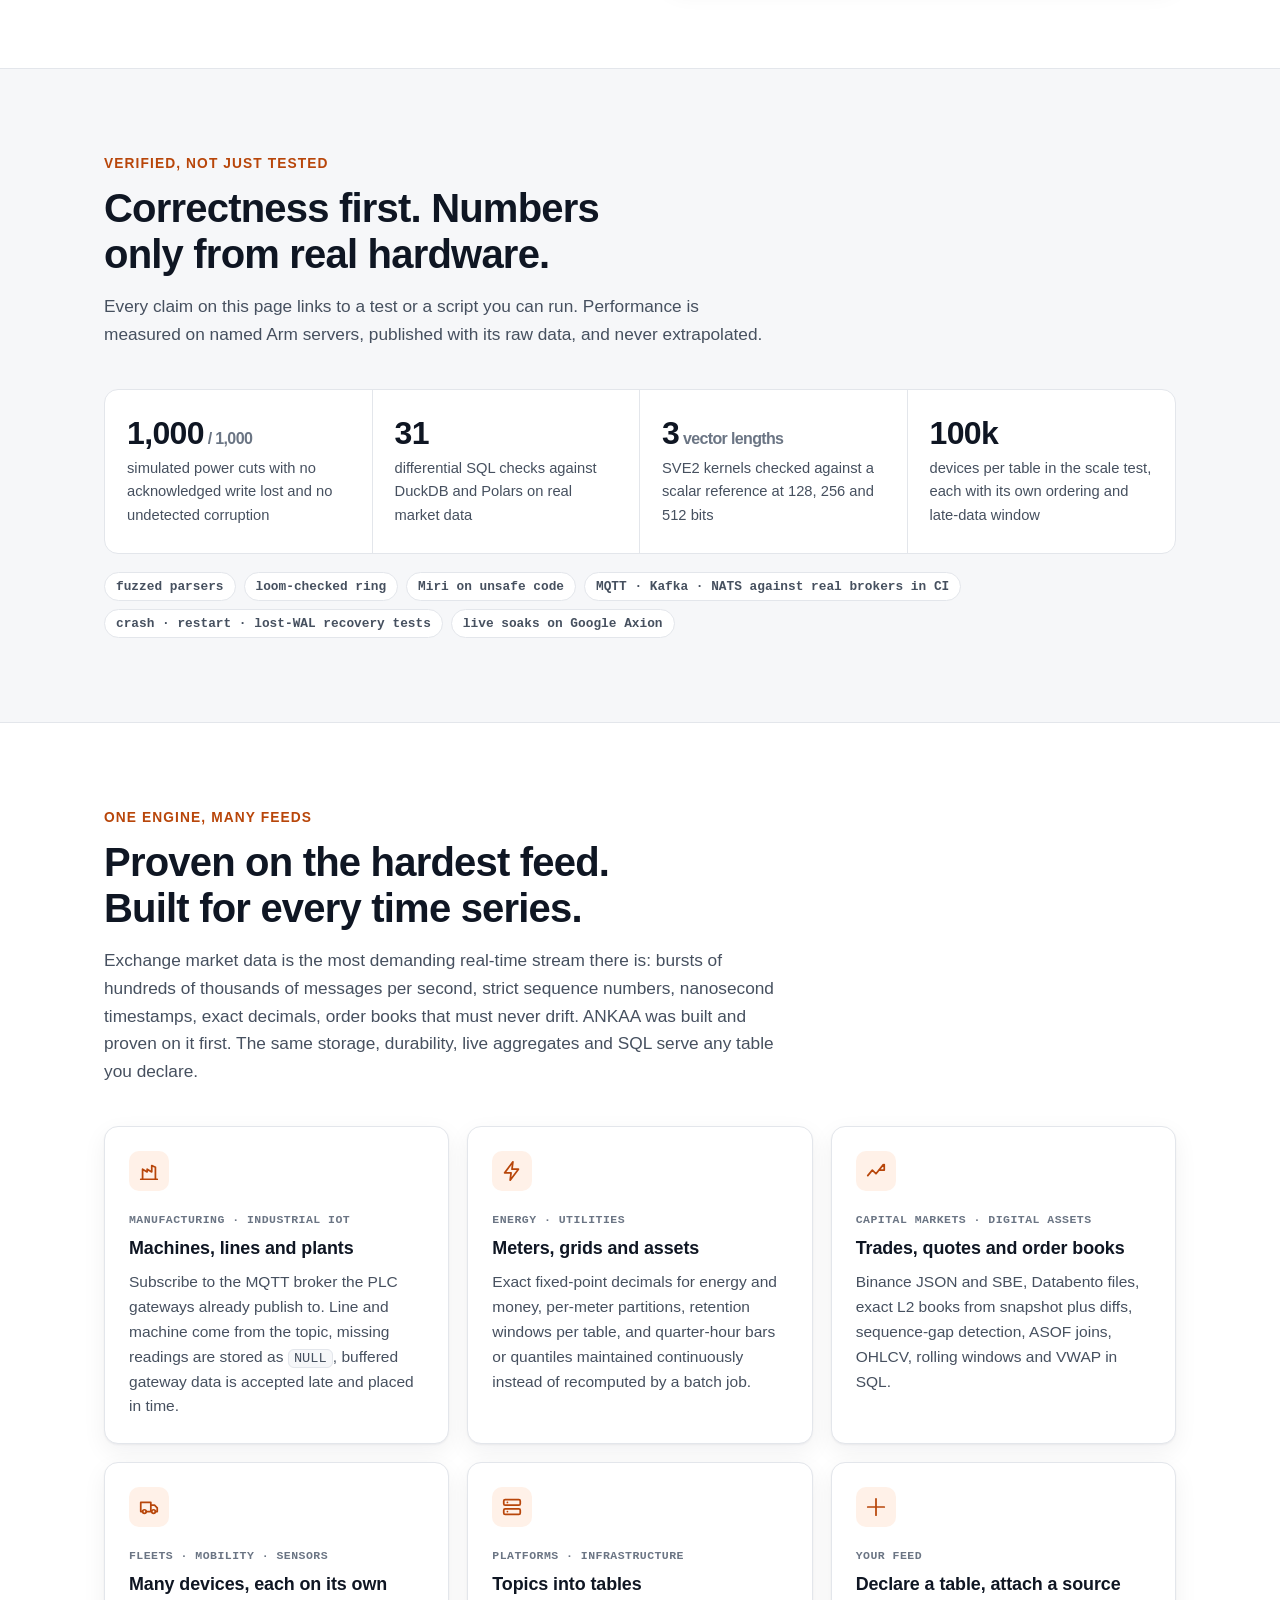
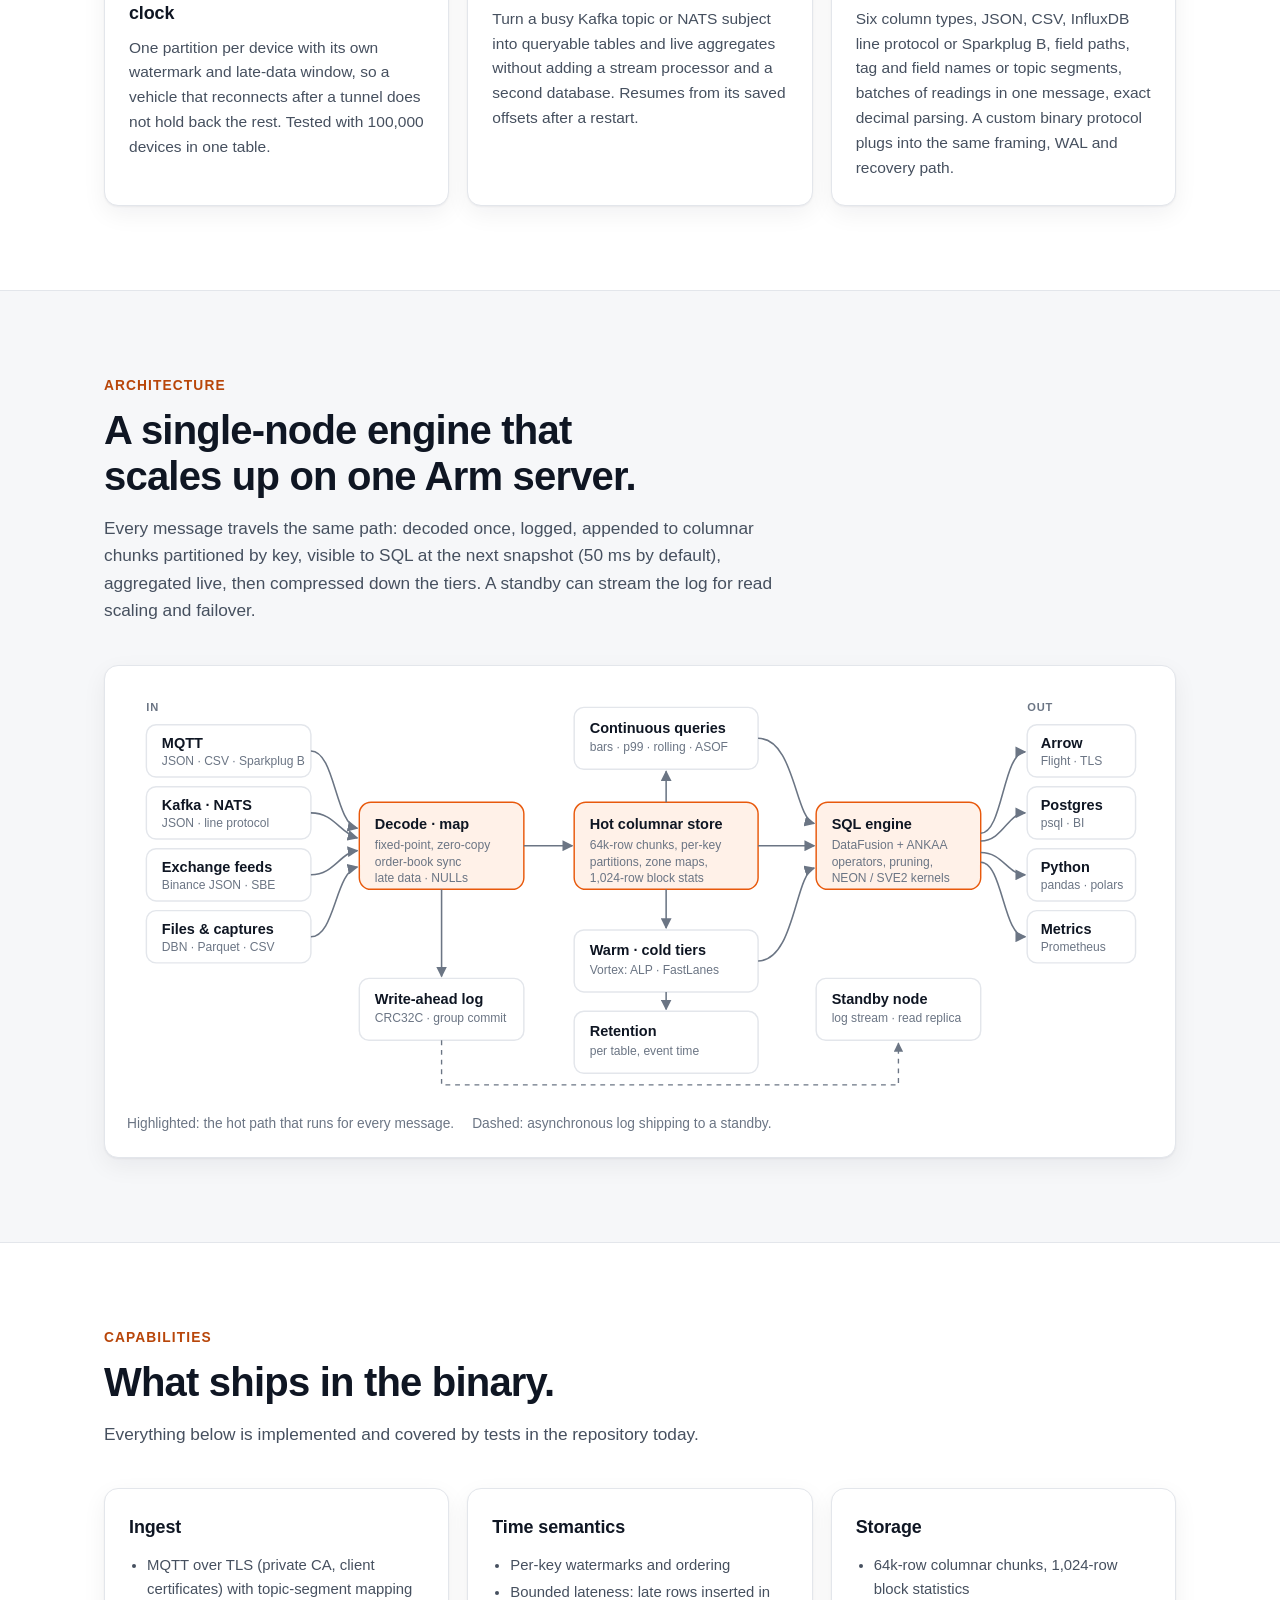
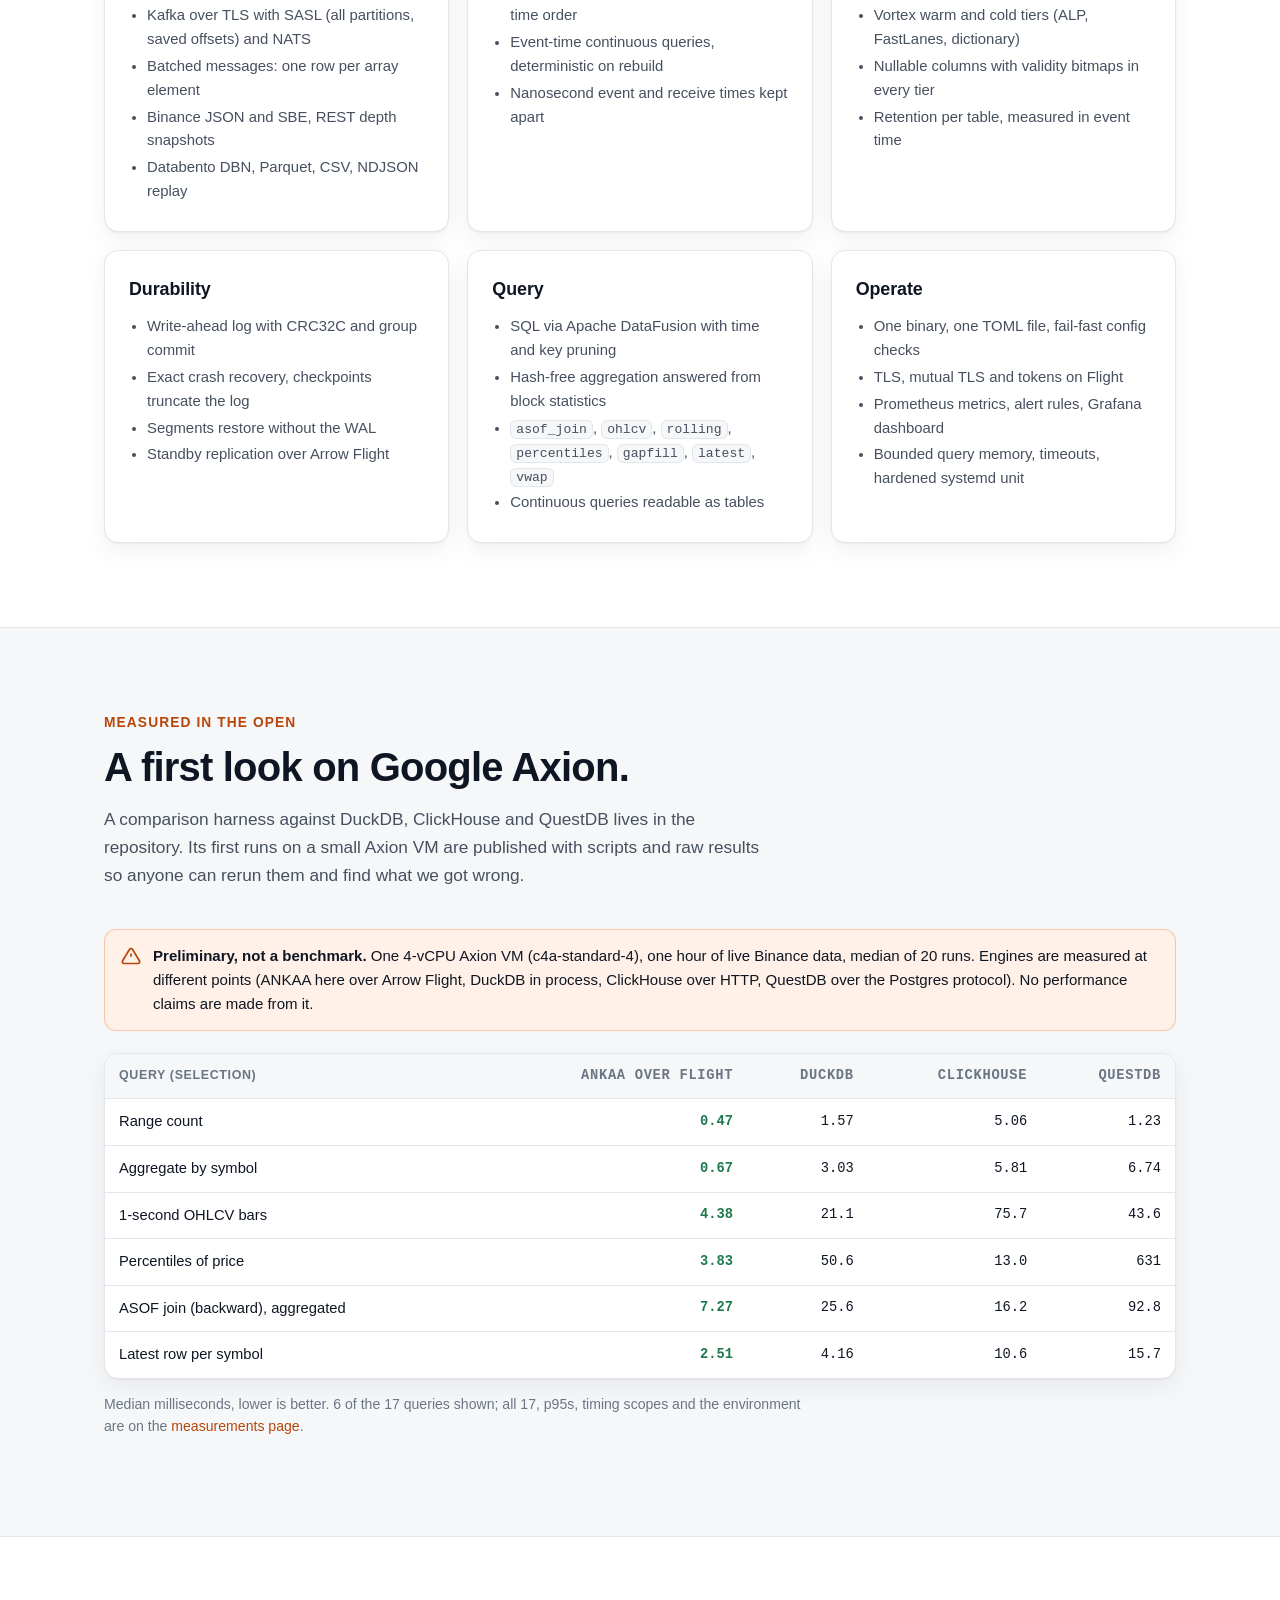
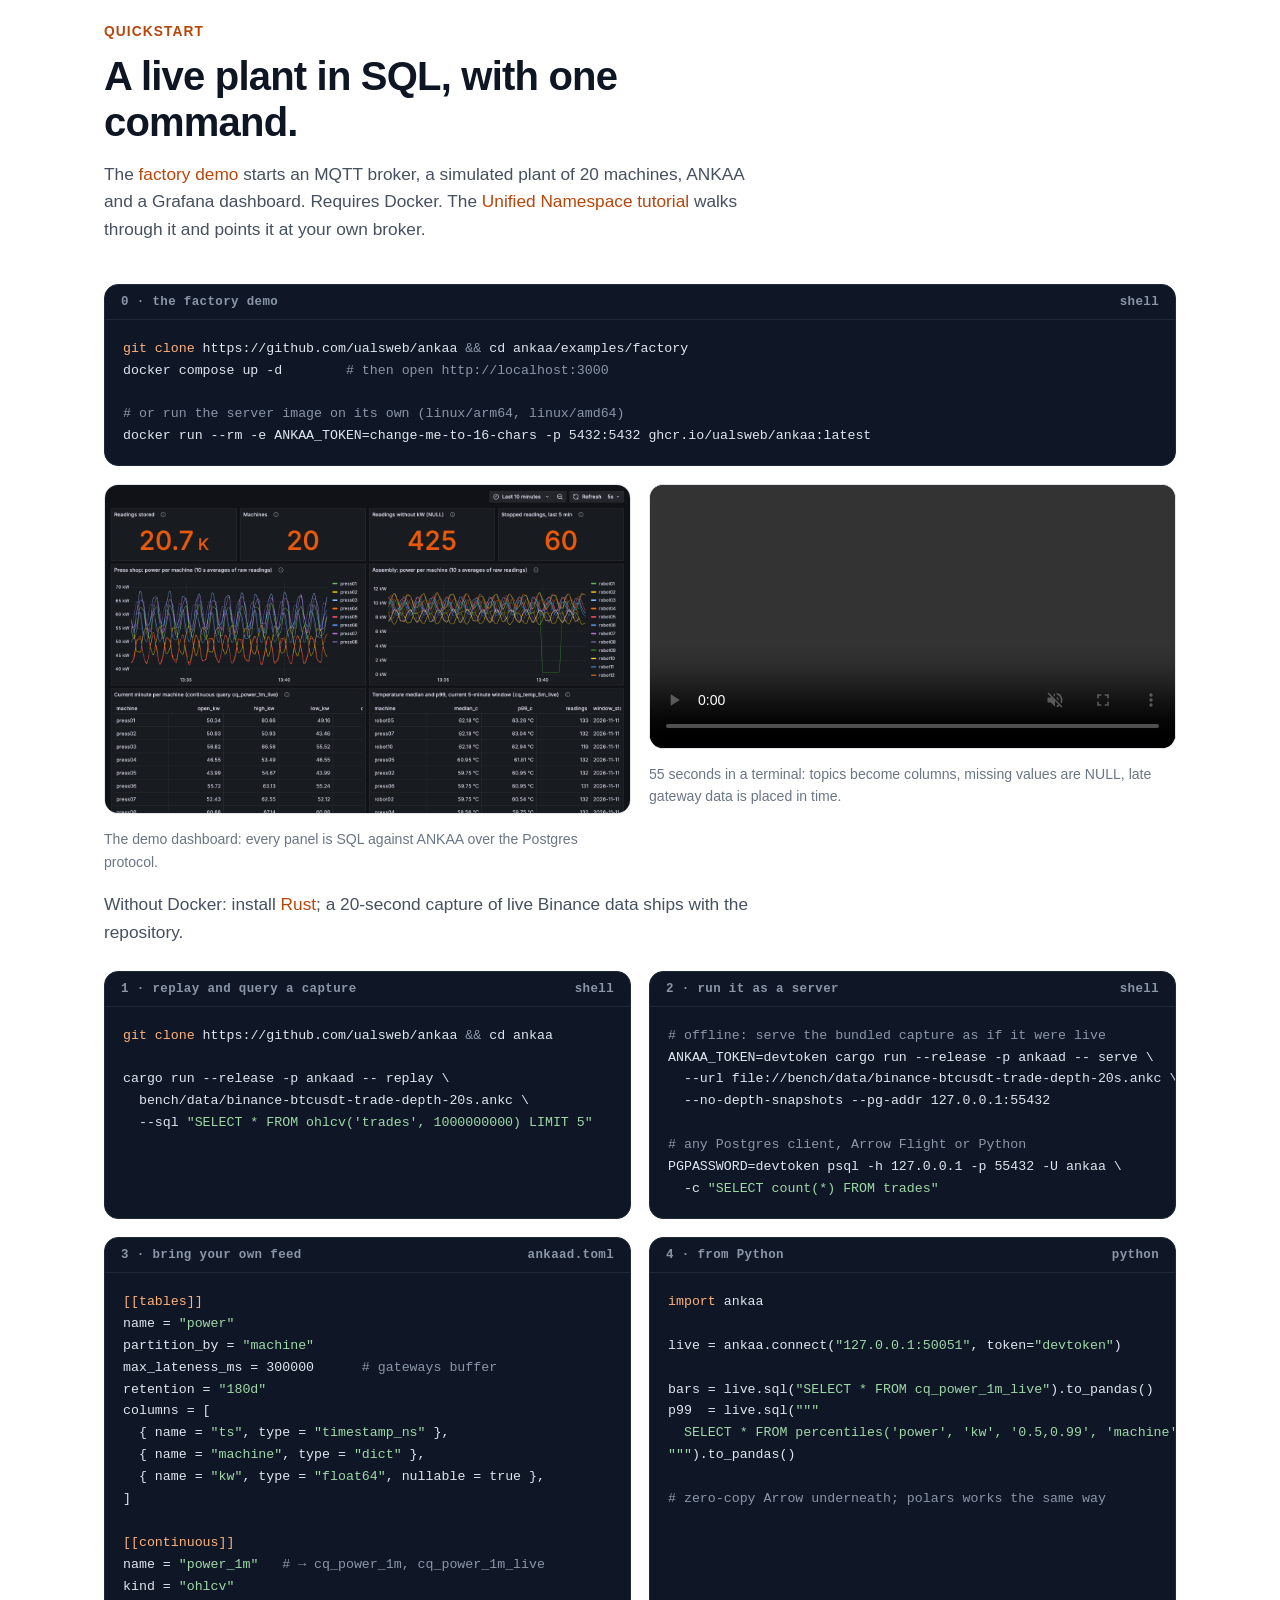
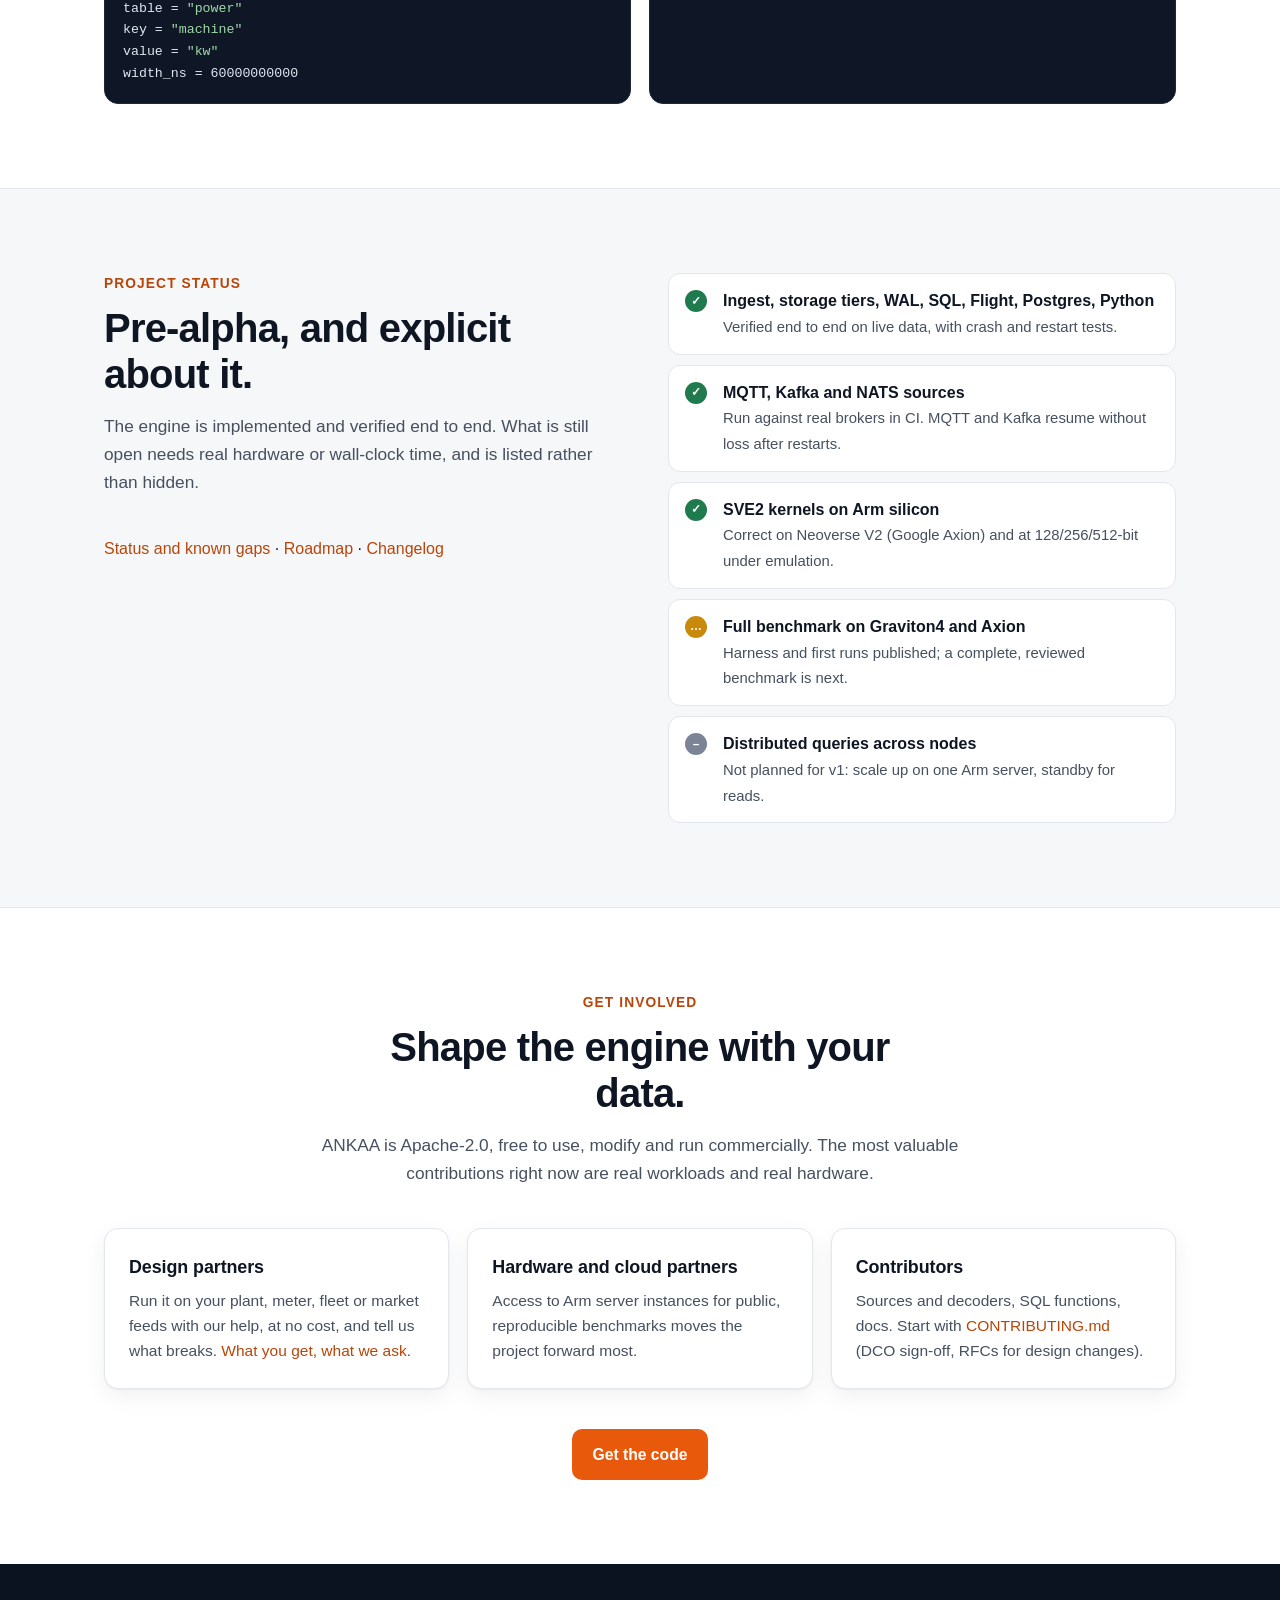
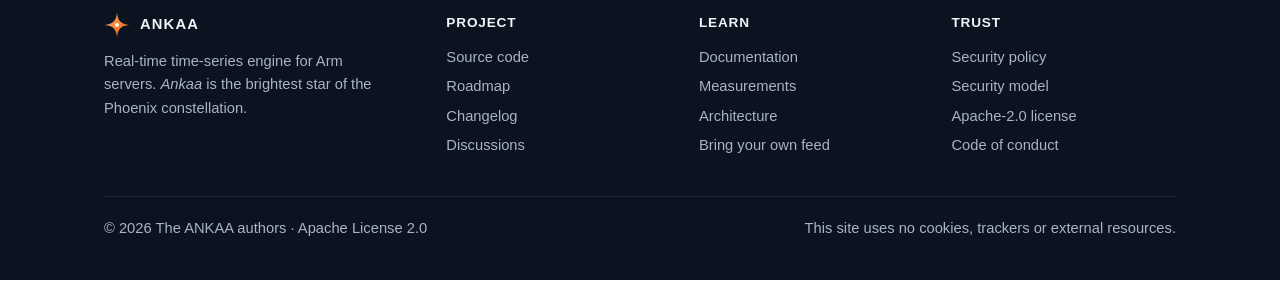
==== commit c6deaf32: "docs: line protocol sources docs/generic-ingest.md gains "Line protocol (format = "line_protocol")" " ====
--- a/site/index.html
+++ b/site/index.html
@@ -156,7 +156,7 @@
         <div class="ico"><svg viewBox="0 0 24 24"><path d="M12 3v18M3 12h18"/></svg></div>
         <span class="tag">Your feed</span>
         <h3>Declare a table, attach a source</h3>
-        <p>Six column types, JSON, CSV or Sparkplug B, field paths or topic segments, batches of readings in one message, exact decimal parsing. A custom binary protocol plugs into the same framing, WAL and recovery path.</p>
+        <p>Six column types, JSON, CSV, InfluxDB line protocol or Sparkplug B, field paths, tag and field names or topic segments, batches of readings in one message, exact decimal parsing. A custom binary protocol plugs into the same framing, WAL and recovery path.</p>
       </div>
     </div>
   </div>
@@ -188,7 +188,7 @@
         <!-- sources -->
         <text class="gl" x="20" y="24">IN</text>
         <rect class="bx" x="20" y="38" width="170" height="54" rx="10"/><text class="t1" x="36" y="62">MQTT</text><text class="t2" x="36" y="80">JSON · CSV · Sparkplug B</text>
-        <rect class="bx" x="20" y="102" width="170" height="54" rx="10"/><text class="t1" x="36" y="126">Kafka · NATS</text><text class="t2" x="36" y="144">JSON · CSV</text>
+        <rect class="bx" x="20" y="102" width="170" height="54" rx="10"/><text class="t1" x="36" y="126">Kafka · NATS</text><text class="t2" x="36" y="144">JSON · line protocol</text>
         <rect class="bx" x="20" y="166" width="170" height="54" rx="10"/><text class="t1" x="36" y="190">Exchange feeds</text><text class="t2" x="36" y="208">Binance JSON · SBE</text>
         <rect class="bx" x="20" y="230" width="170" height="54" rx="10"/><text class="t1" x="36" y="254">Files &amp; captures</text><text class="t2" x="36" y="272">DBN · Parquet · CSV</text>
         <!-- decode -->
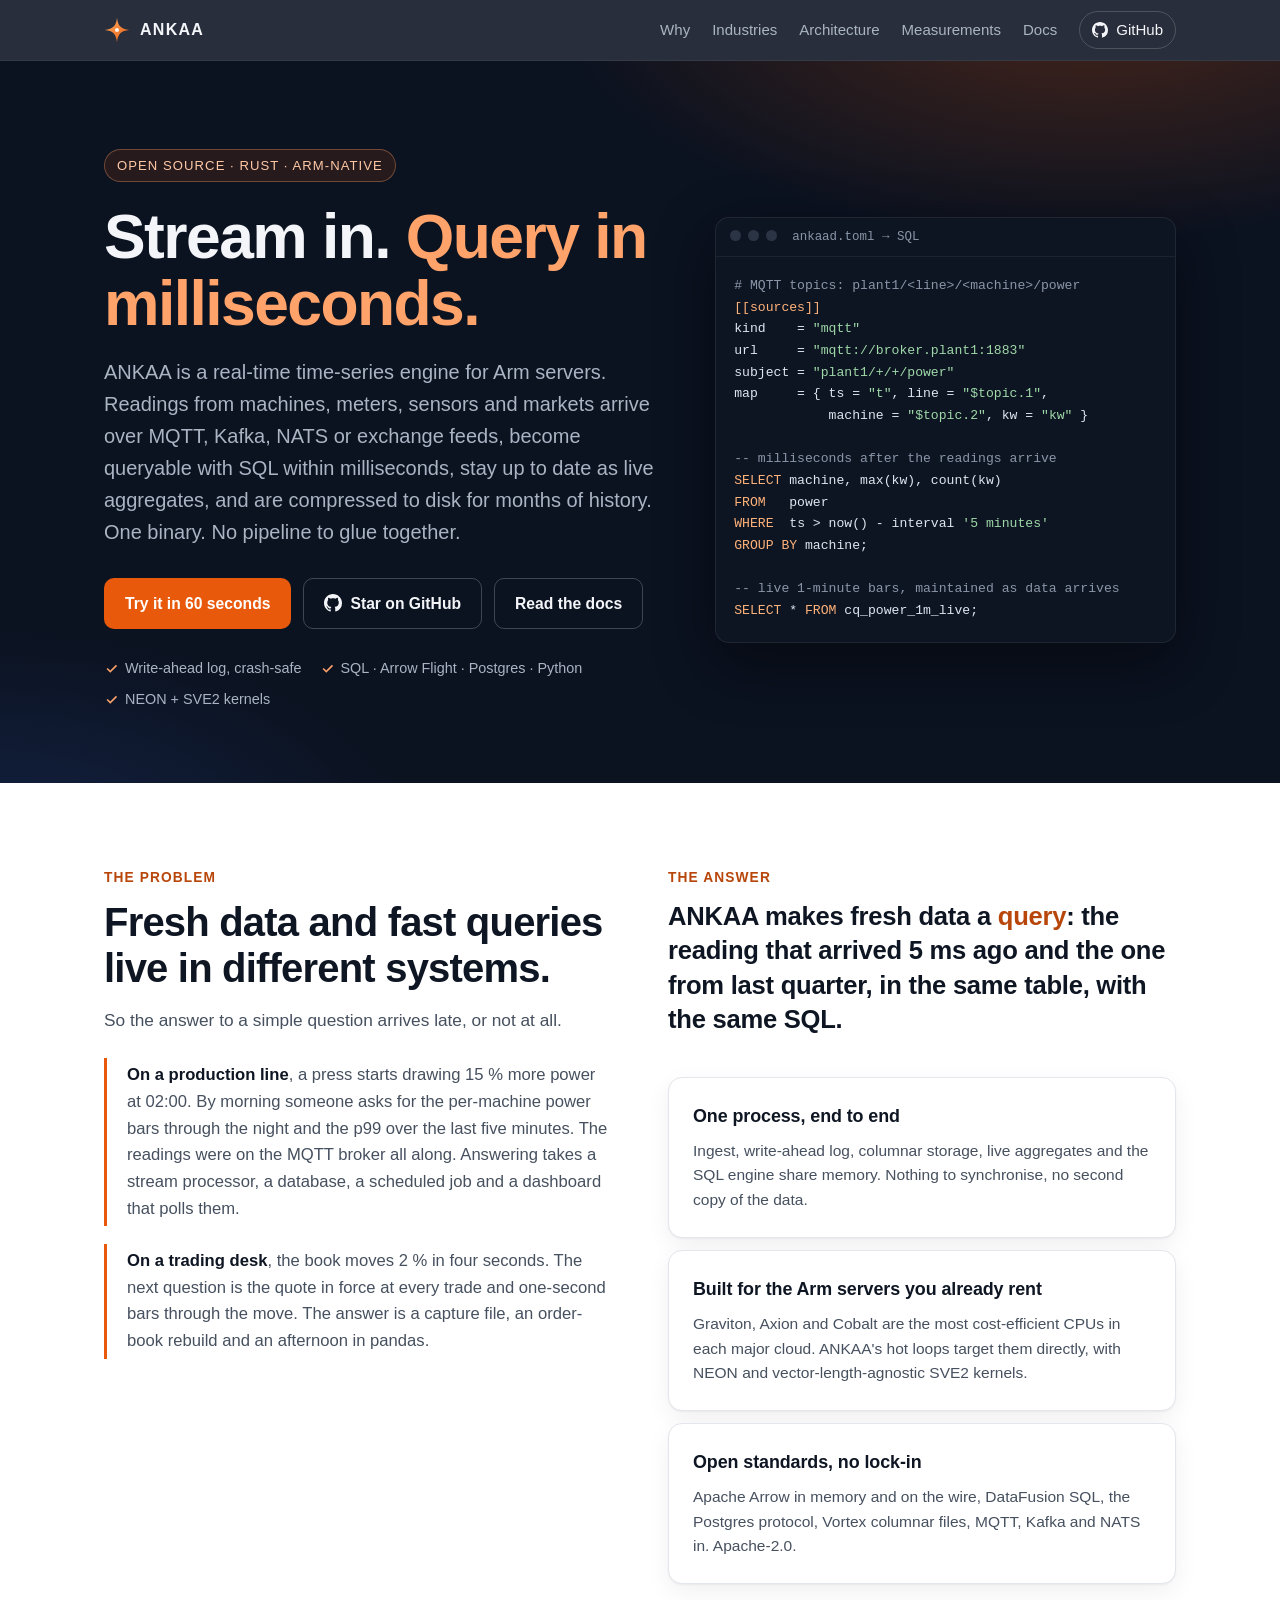
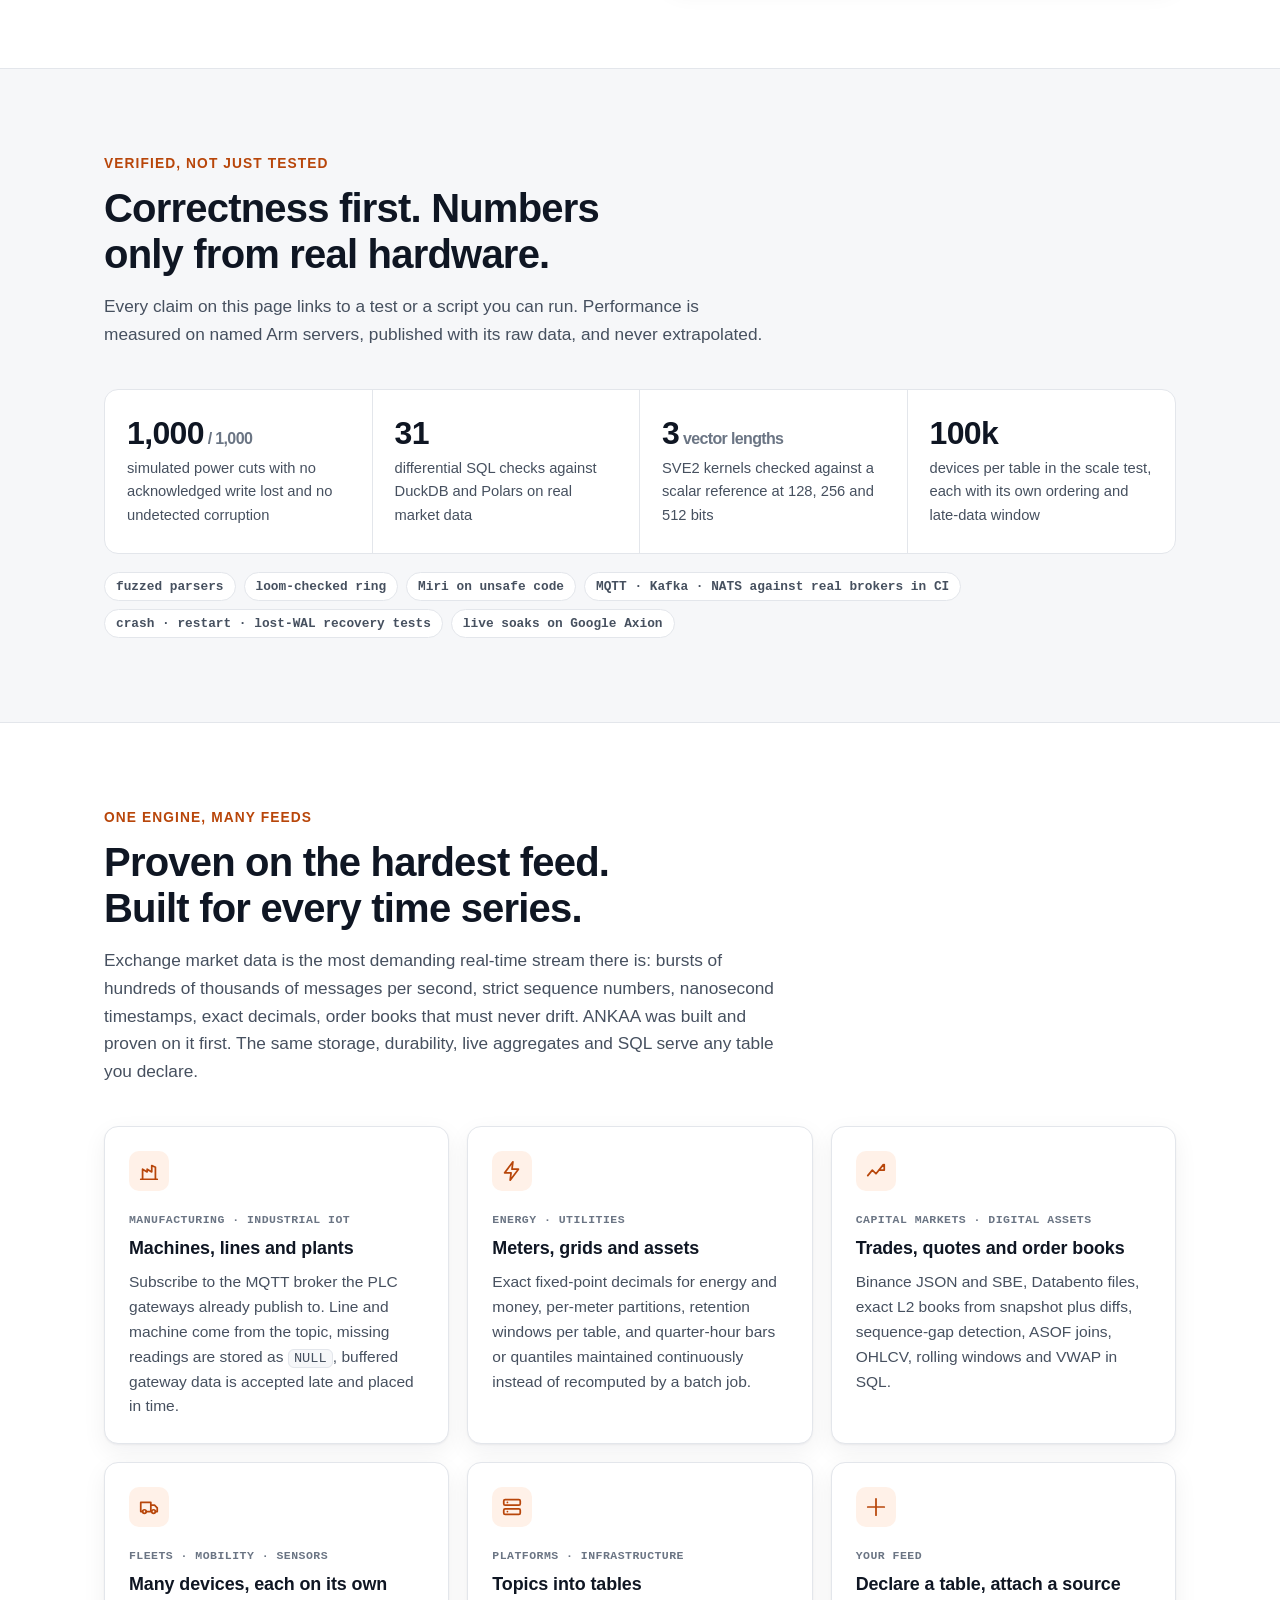
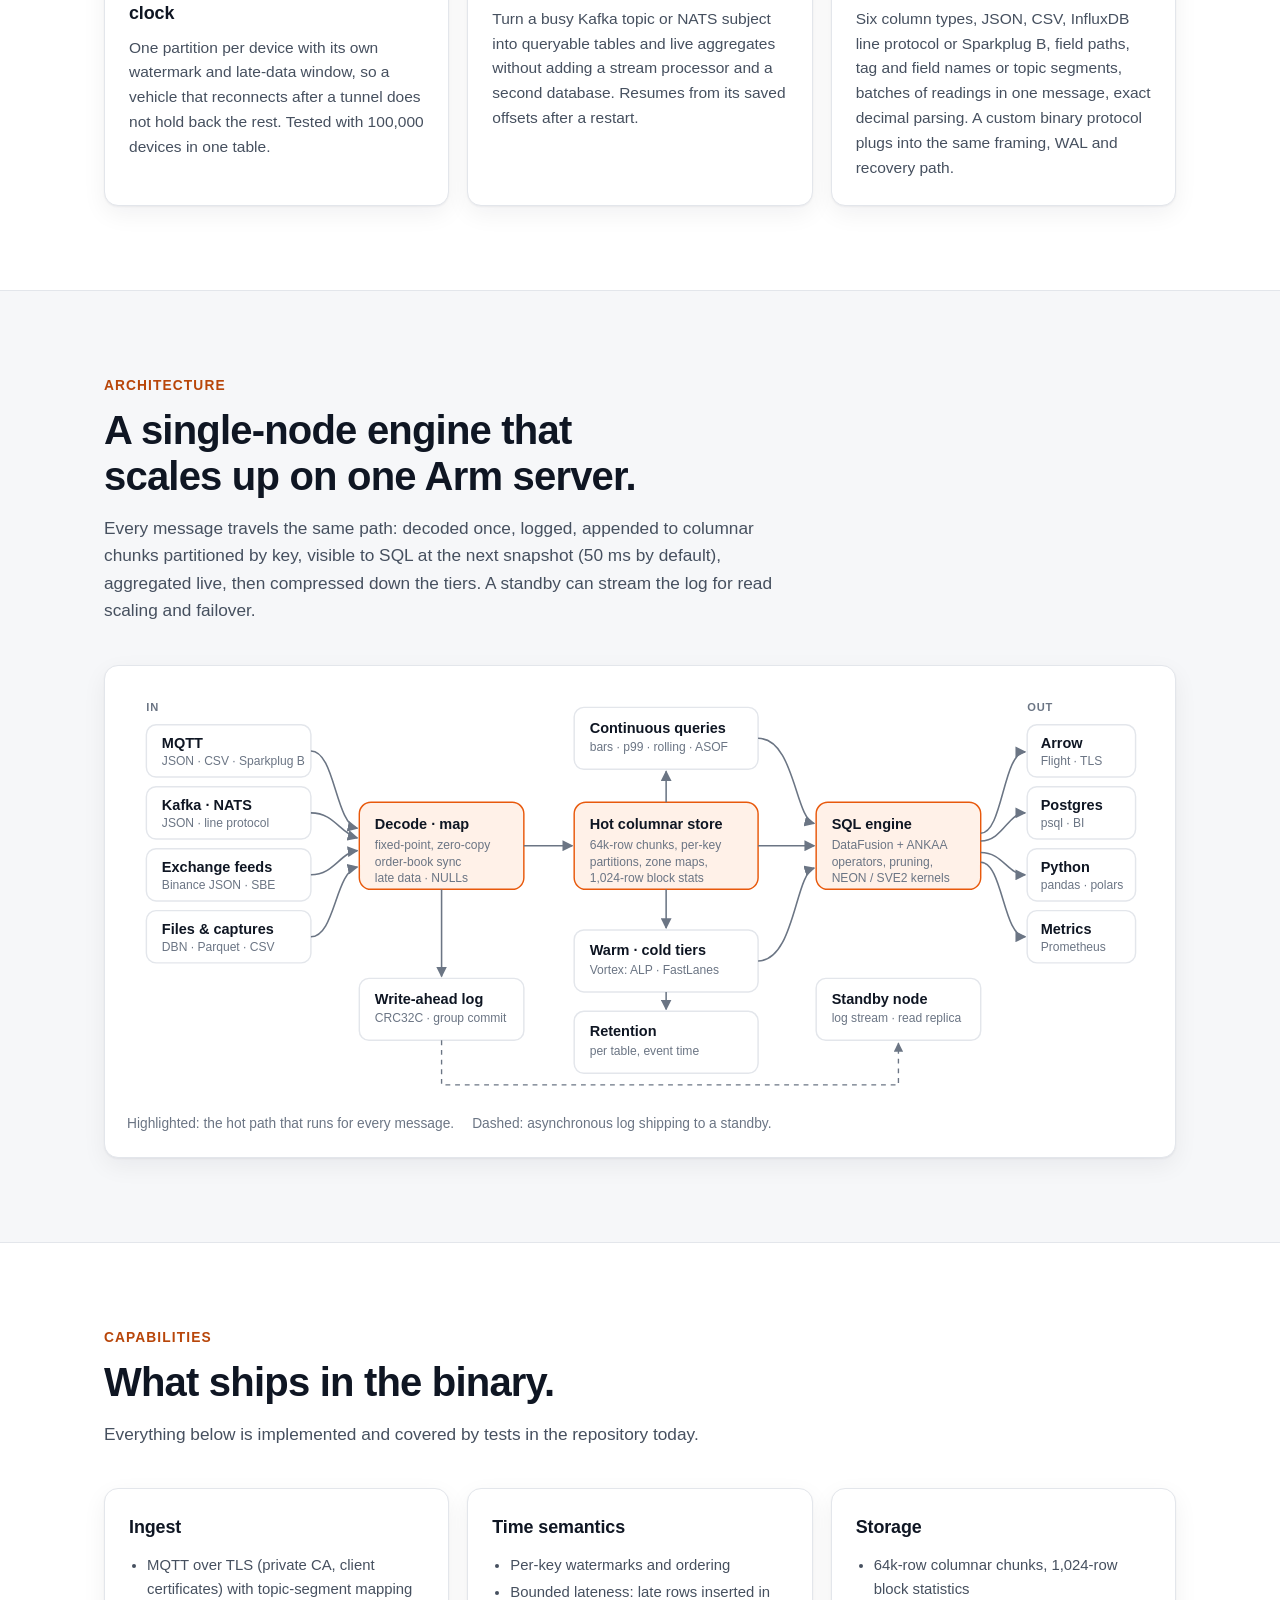
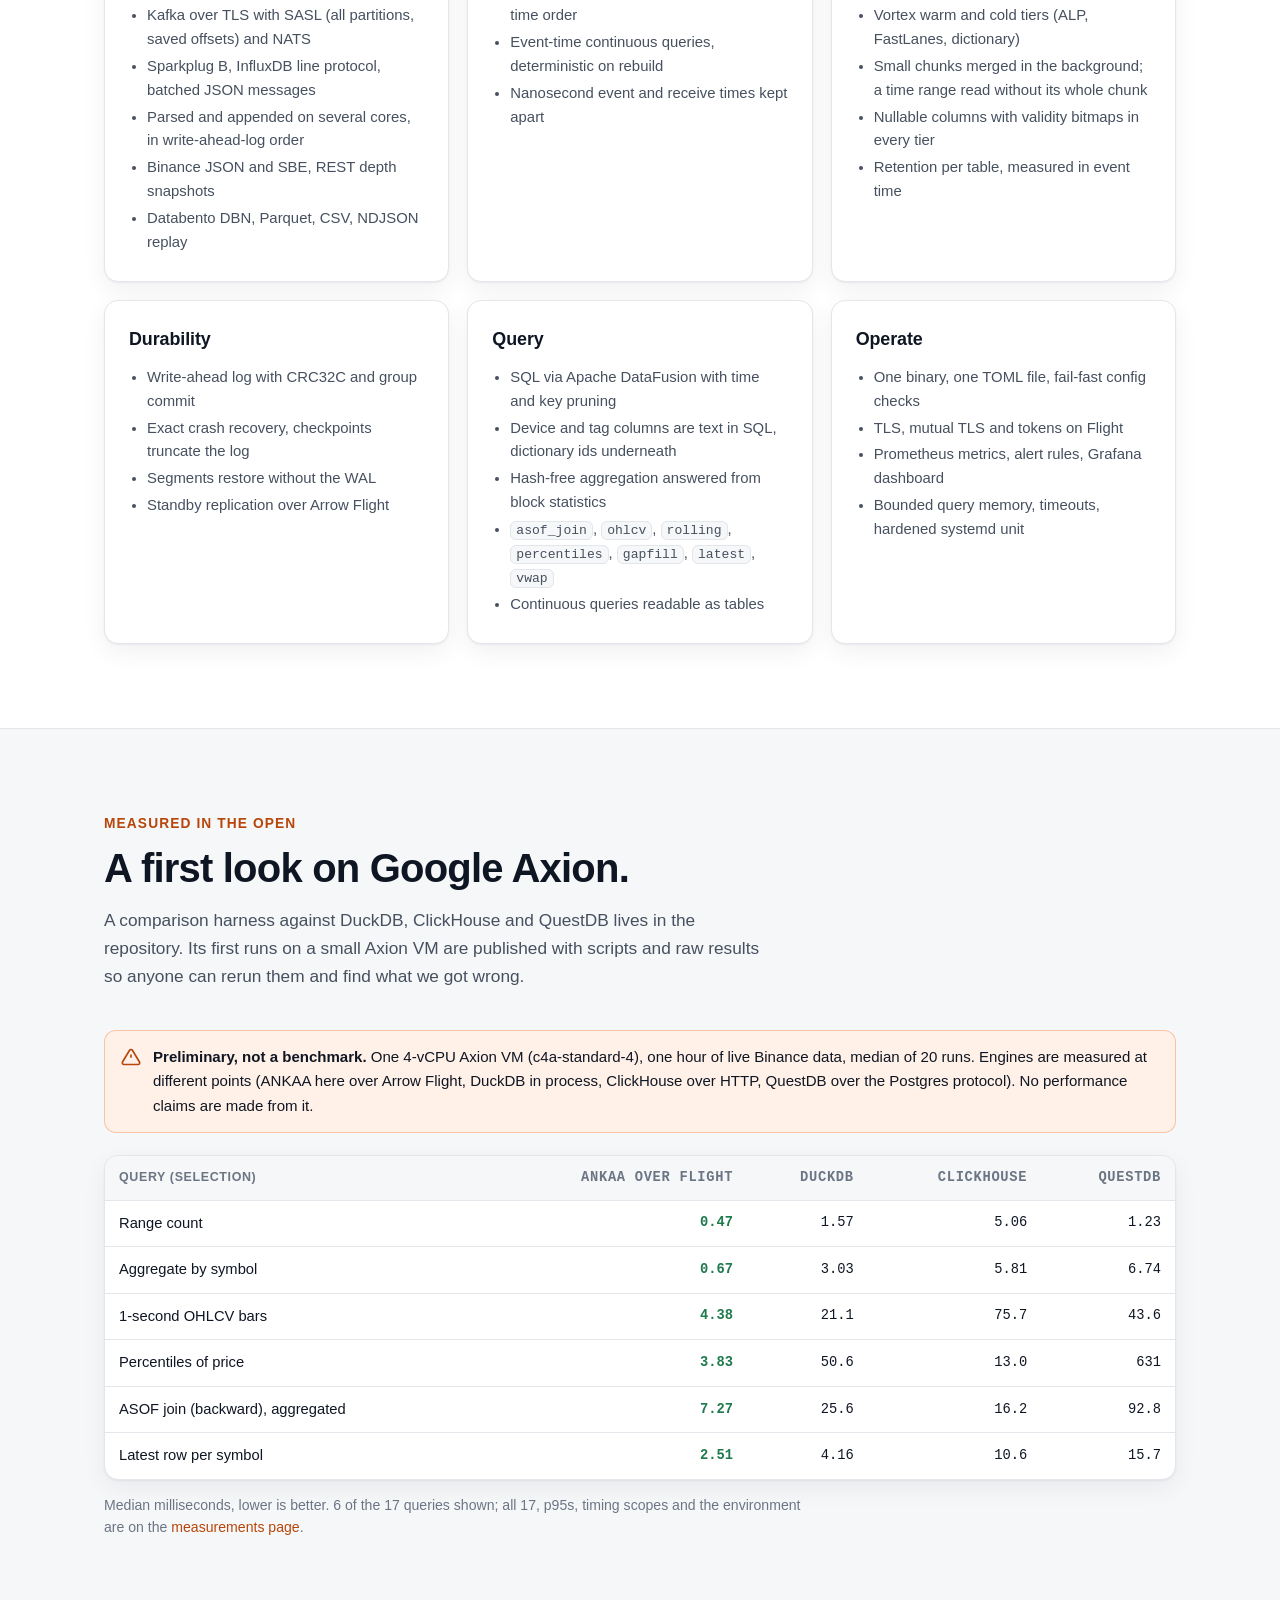
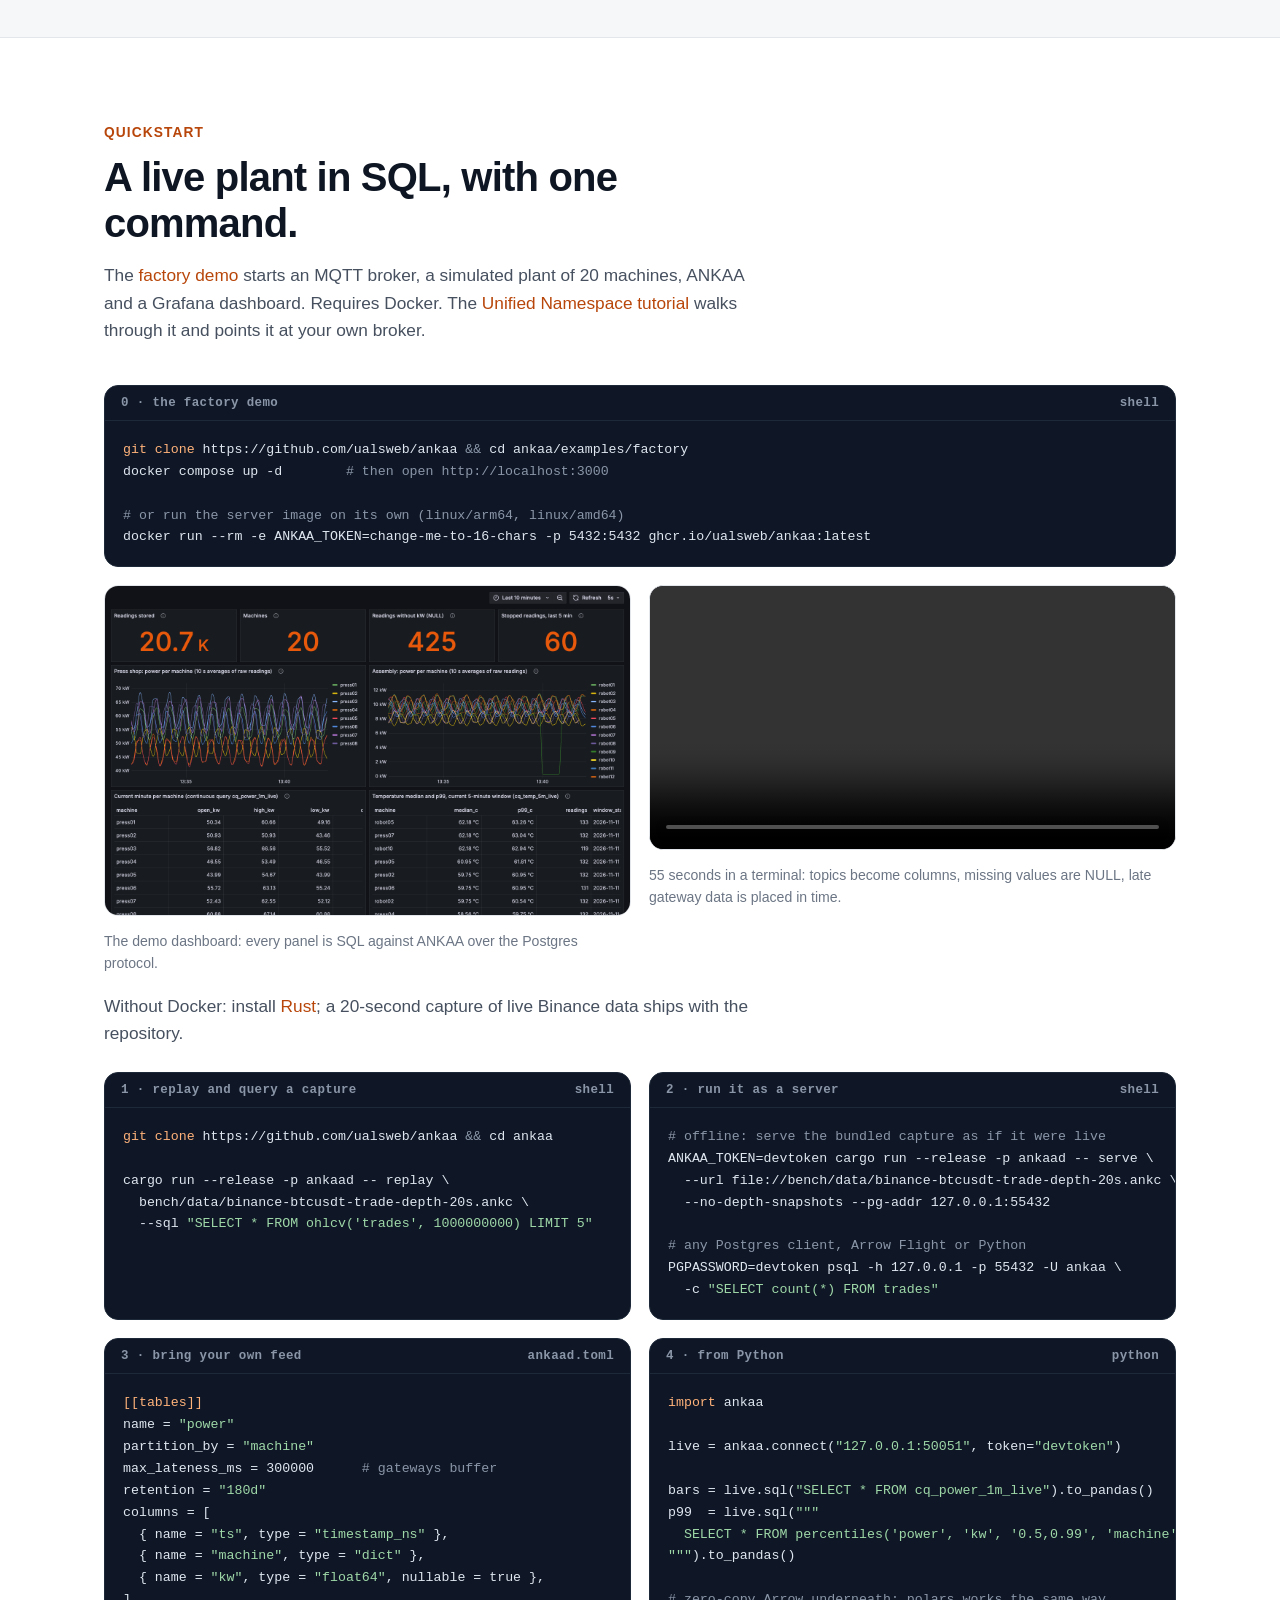
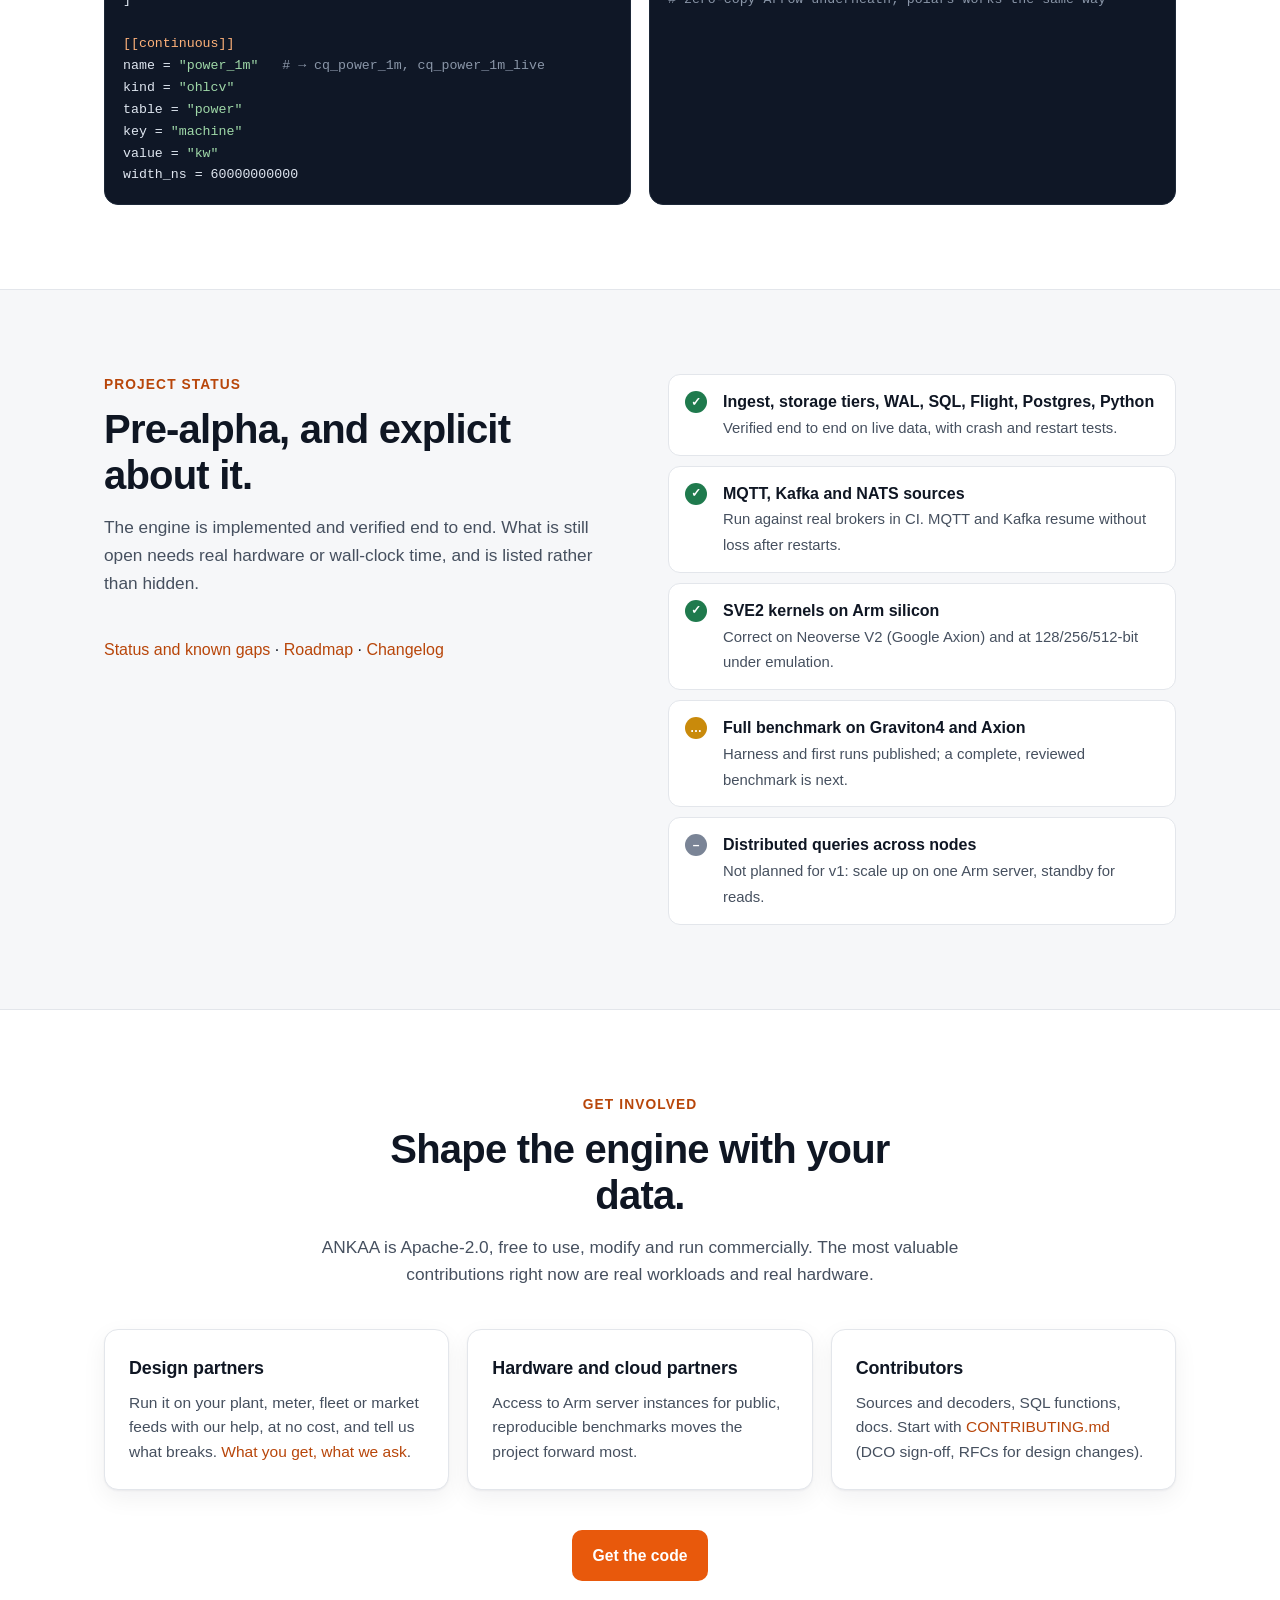
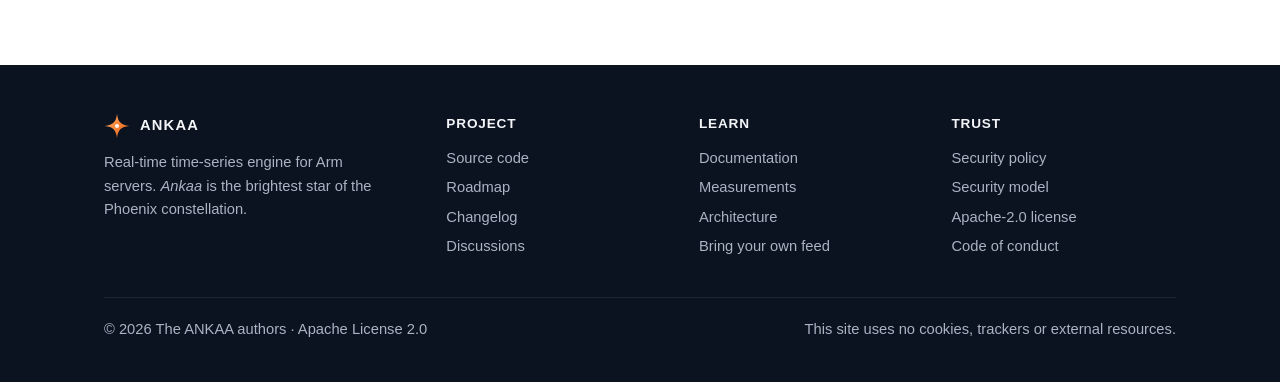
==== commit 4db654f1: "docs(site): capability cards for 0.2.0 Signed-off-by: Urtzi Alfaro <hola@urtzialfaro.dev>" ====
--- a/site/index.html
+++ b/site/index.html
@@ -238,11 +238,11 @@
     <h2>What ships in the binary.</h2>
     <p class="sub">Everything below is implemented and covered by tests in the repository today.</p>
     <div class="grid g3">
-      <div class="card"><h3>Ingest</h3><ul><li>MQTT over TLS (private CA, client certificates) with topic-segment mapping</li><li>Kafka over TLS with SASL (all partitions, saved offsets) and NATS</li><li>Batched messages: one row per array element</li><li>Binance JSON and SBE, REST depth snapshots</li><li>Databento DBN, Parquet, CSV, NDJSON replay</li></ul></div>
+      <div class="card"><h3>Ingest</h3><ul><li>MQTT over TLS (private CA, client certificates) with topic-segment mapping</li><li>Kafka over TLS with SASL (all partitions, saved offsets) and NATS</li><li>Sparkplug B, InfluxDB line protocol, batched JSON messages</li><li>Parsed and appended on several cores, in write-ahead-log order</li><li>Binance JSON and SBE, REST depth snapshots</li><li>Databento DBN, Parquet, CSV, NDJSON replay</li></ul></div>
       <div class="card"><h3>Time semantics</h3><ul><li>Per-key watermarks and ordering</li><li>Bounded lateness: late rows inserted in time order</li><li>Event-time continuous queries, deterministic on rebuild</li><li>Nanosecond event and receive times kept apart</li></ul></div>
-      <div class="card"><h3>Storage</h3><ul><li>64k-row columnar chunks, 1,024-row block statistics</li><li>Vortex warm and cold tiers (ALP, FastLanes, dictionary)</li><li>Nullable columns with validity bitmaps in every tier</li><li>Retention per table, measured in event time</li></ul></div>
+      <div class="card"><h3>Storage</h3><ul><li>64k-row columnar chunks, 1,024-row block statistics</li><li>Vortex warm and cold tiers (ALP, FastLanes, dictionary)</li><li>Small chunks merged in the background; a time range read without its whole chunk</li><li>Nullable columns with validity bitmaps in every tier</li><li>Retention per table, measured in event time</li></ul></div>
       <div class="card"><h3>Durability</h3><ul><li>Write-ahead log with CRC32C and group commit</li><li>Exact crash recovery, checkpoints truncate the log</li><li>Segments restore without the WAL</li><li>Standby replication over Arrow Flight</li></ul></div>
-      <div class="card"><h3>Query</h3><ul><li>SQL via Apache DataFusion with time and key pruning</li><li>Hash-free aggregation answered from block statistics</li><li><code>asof_join</code>, <code>ohlcv</code>, <code>rolling</code>, <code>percentiles</code>, <code>gapfill</code>, <code>latest</code>, <code>vwap</code></li><li>Continuous queries readable as tables</li></ul></div>
+      <div class="card"><h3>Query</h3><ul><li>SQL via Apache DataFusion with time and key pruning</li><li>Device and tag columns are text in SQL, dictionary ids underneath</li><li>Hash-free aggregation answered from block statistics</li><li><code>asof_join</code>, <code>ohlcv</code>, <code>rolling</code>, <code>percentiles</code>, <code>gapfill</code>, <code>latest</code>, <code>vwap</code></li><li>Continuous queries readable as tables</li></ul></div>
       <div class="card"><h3>Operate</h3><ul><li>One binary, one TOML file, fail-fast config checks</li><li>TLS, mutual TLS and tokens on Flight</li><li>Prometheus metrics, alert rules, Grafana dashboard</li><li>Bounded query memory, timeouts, hardened systemd unit</li></ul></div>
     </div>
   </div>
